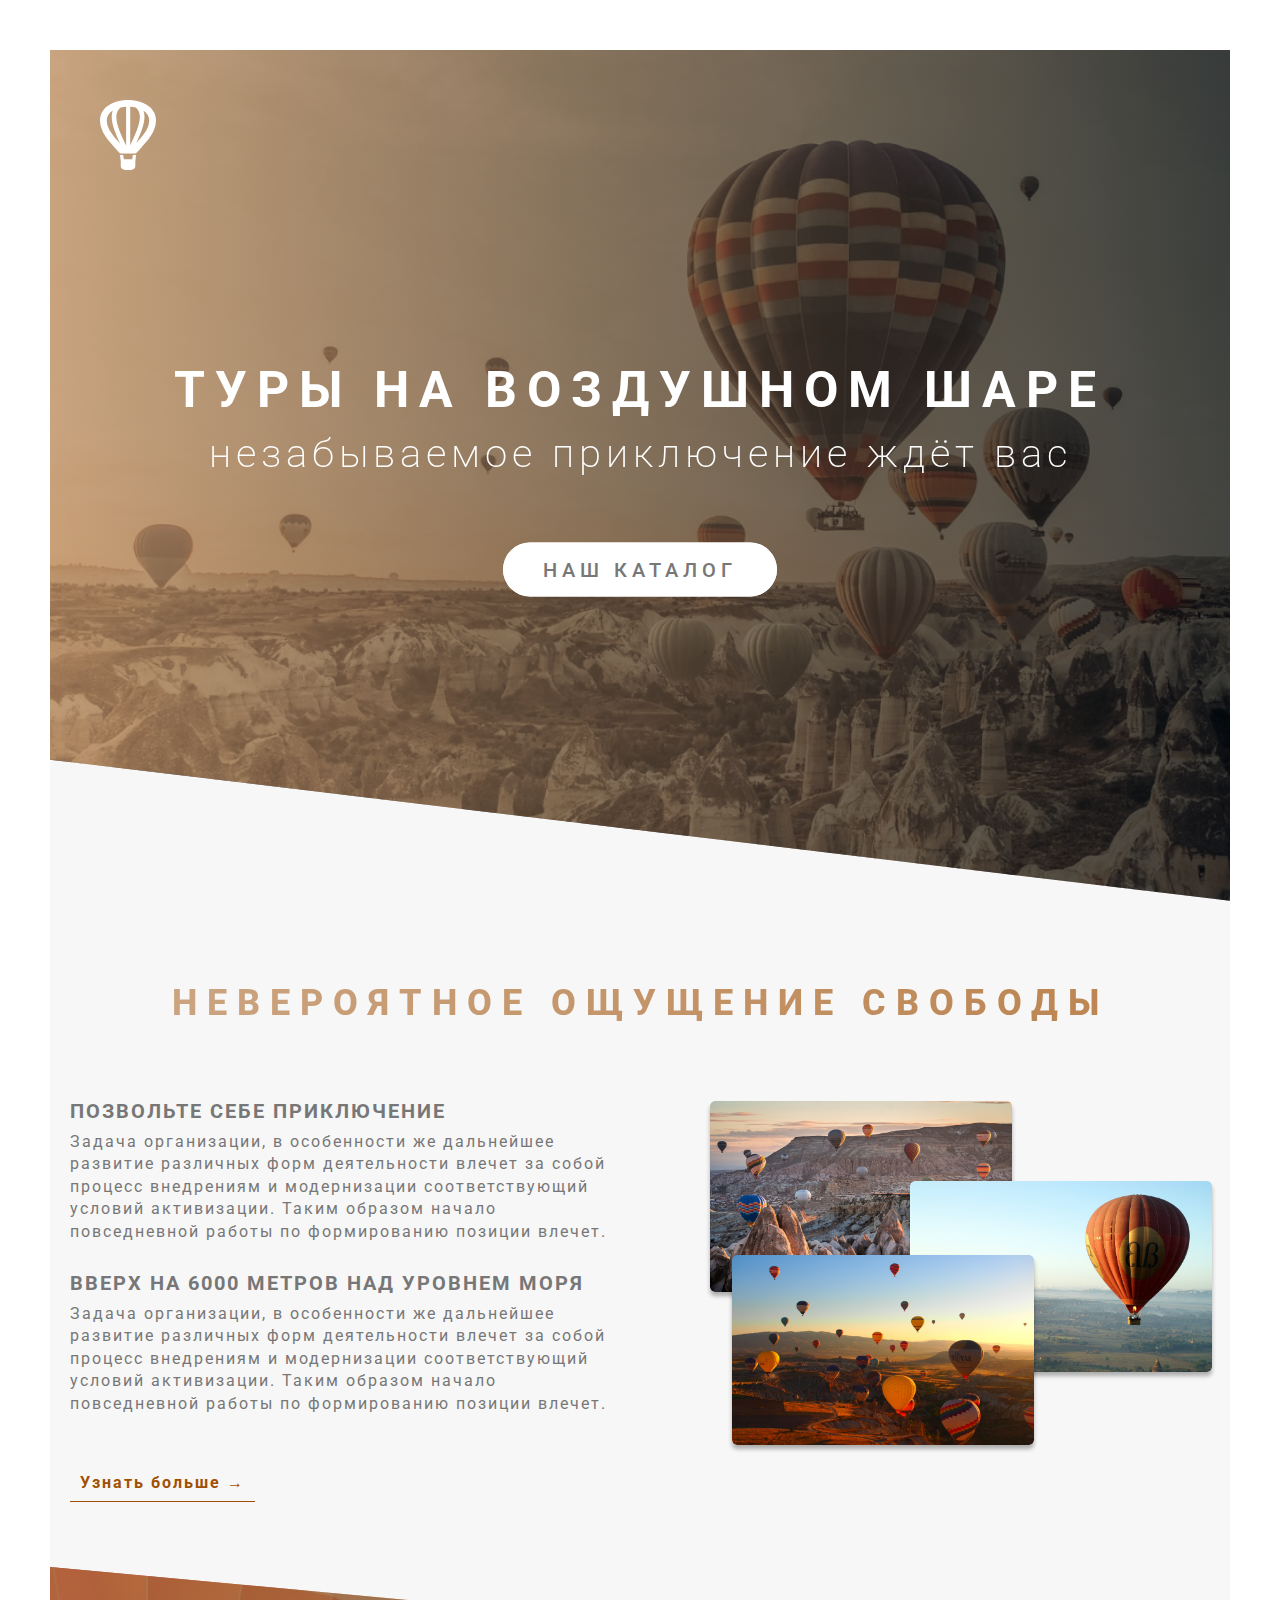
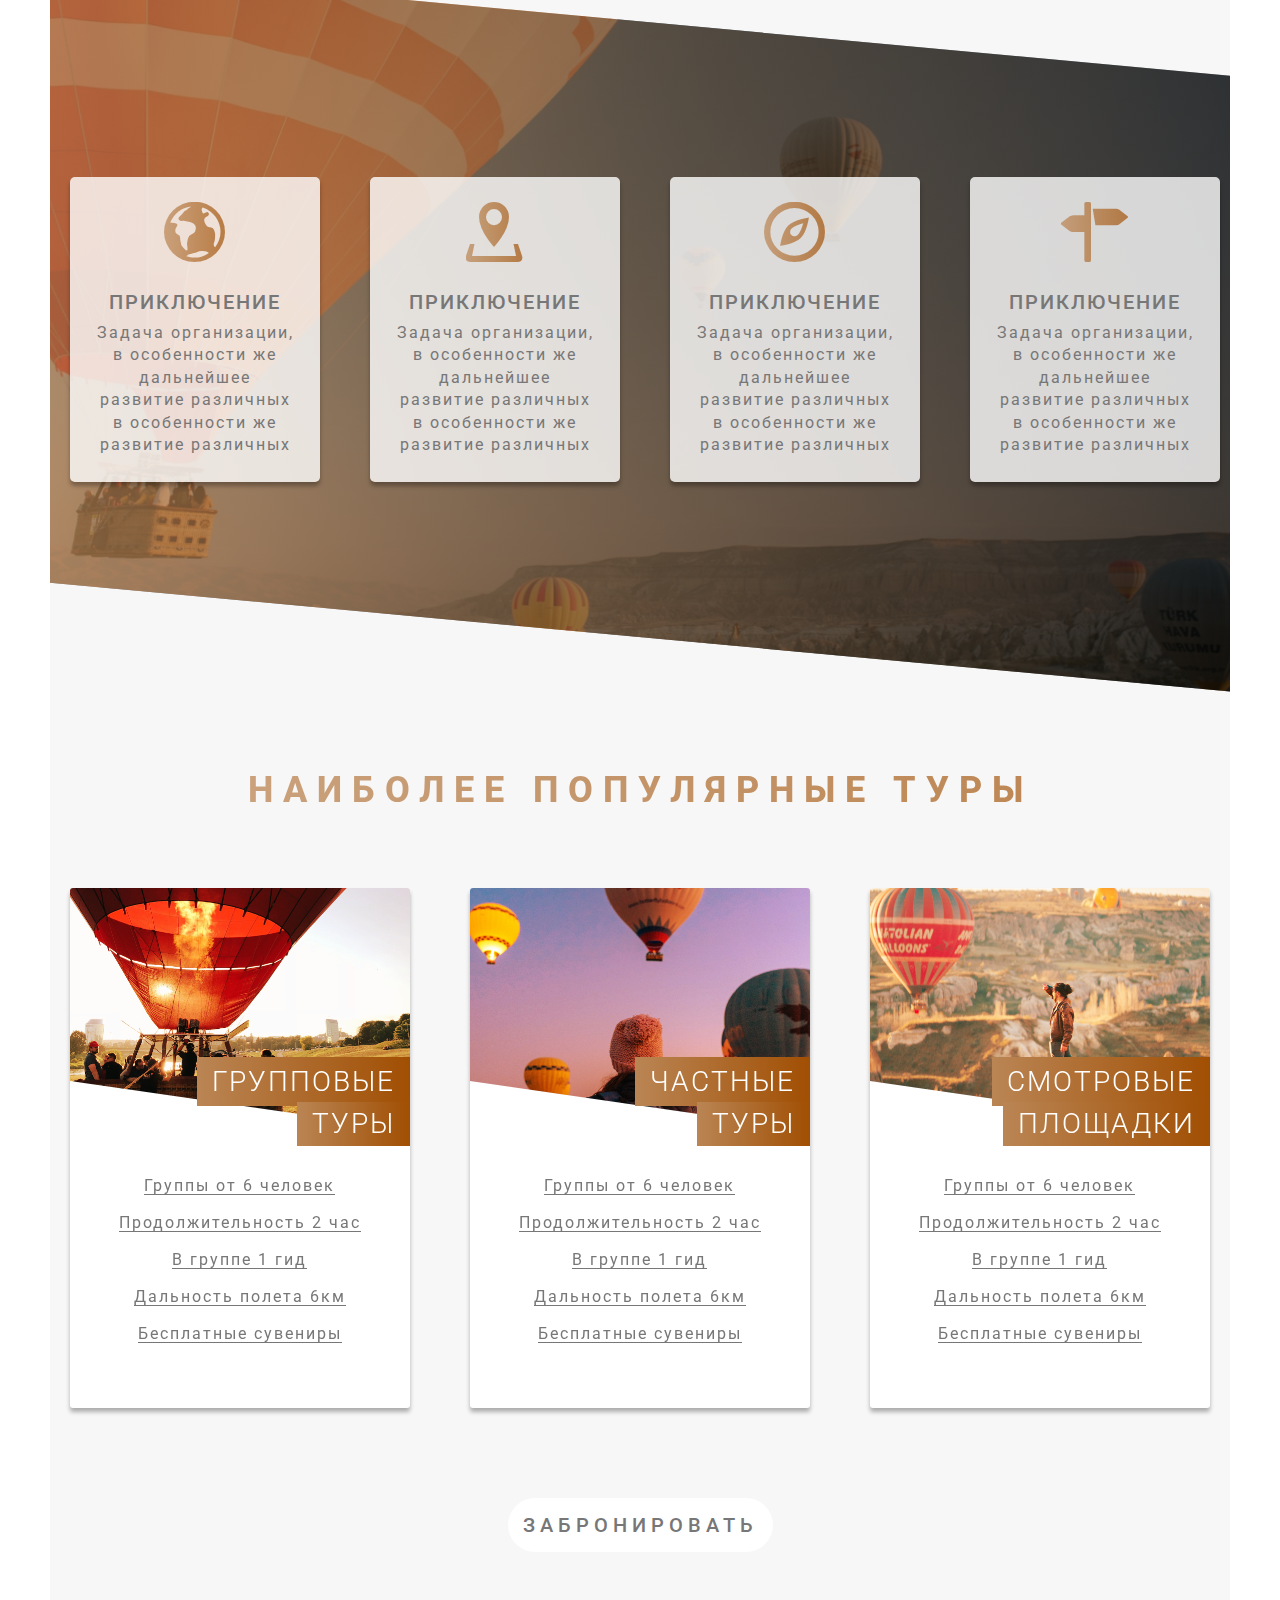
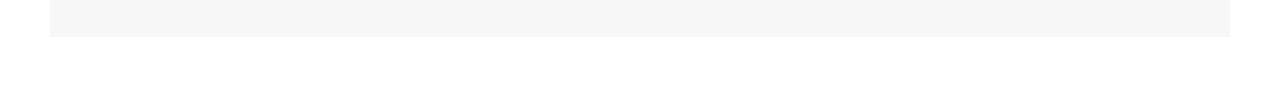
==== index.html @ b0d7f68d "initial commit" ====
<!DOCTYPE html>
<html lang="en">
<head>
    <meta charset="UTF-8">
    <meta name="description" content="Здесь не должно быть описания">
    <meta name="viewport" content="width=device-width, initial-scale=1.0">
    <link href="https://fonts.googleapis.com/css2?family=Roboto:wght@100;300;400;500;700;900&display=swap" rel="stylesheet">
    <link rel="stylesheet" href="css/icon-font.css">
    <link rel="stylesheet" href="css/style.css">
    <title>Balloons</title>
    <link rel="icon" type="image/png" href="icons/icon.png" />
    <link rel="apple-touch-icon" href="icons/icon-apple.png"/>
</head>
<body>
    <div class="container">
        <!--first section-->
        <header class="header">
            <img class="header_logo" src="img/Icon-logo.svg" alt="logo">
            <div class="header_box">
                <h1 class="header_title">
                    <span class="header_title_span1">ТУРЫ НА ВОЗДУШНОМ ШАРЕ</span>
                    <span class="header_title_span2">незабываемое приключение ждёт вас</span>
                </h1>
                <a class="btn btn_animated" href="#">
                    НАШ КАТАЛОГ
                </a>
            </div>
        </header>
    </div>  
    <div class="container">
        <main>

            <!--second section-->
            <section class="section-about container">
                <h2 class="title-secondary">
                    НЕВЕРОЯТНОЕ ОЩУЩЕНИЕ СВОБОДЫ
                </h2>

                <div class="row">
                    <div class="col-1-of-2">
                        <h3 class="title-third margin-bottom-10px">
                            ПОЗВОЛЬТЕ СЕБЕ ПРИКЛЮЧЕНИЕ
                        </h3>
                        <p class="paragraph margin-bottom-30px">
                            Задача организации, в особенности же дальнейшее развитие различных форм деятельности влечет за собой процесс внедрениям и модернизации соответствующий условий активизации. Таким образом начало повседневной работы по формированию позиции влечет.
                        </p>

                        <h3 class="title-third margin-bottom-10px">
                            ВВЕРХ НА 6000 МЕТРОВ НАД УРОВНЕМ МОРЯ
                        </h3>
                        <p class="paragraph margin-bottom-50px">
                            Задача организации, в особенности же дальнейшее развитие различных форм деятельности влечет за собой процесс внедрениям и модернизации соответствующий условий активизации. Таким образом начало повседневной работы по формированию позиции влечет.
                        </p>

                        <a href="#" class="btm-text">Узнать больше &rarr;</a>

                    </div>

                    <div class="col-1-of-2">
                        <div class="composition">
                            <img src="img/1photo_2.png" alt="изображение1" class="composition_photo composition_photo_n1">
                            <img src="img/2photo_2%20.png" alt="изображение2" class="composition_photo composition_photo_n2">
                            <img src="img/3photo_2.png" alt="изображение3" class="composition_photo composition_photo_n3">
                        </div>
                    </div>
                </div>
            </section>

            <!--third section-->
            <section class="section-adventure container">   
                <div class="row">
                    <div class="col-1-of-4">
                        <div class="adventure-card">
                            <i class="adventure-card__icon icon-Vector-3 margin-bottom-30px"></i>
                            <h3 class="section-adventure__title titile-third margin-bottom-10px">ПРИКЛЮЧЕНИЕ</h3>
                            <p class="paragraph">Задача организации, в особенности же дальнейшее развитие различных в особенности же развитие различных</p> 
                        </div>
                    </div>
                    <div class="col-1-of-4">
                        <div class="adventure-card">
                            <i class="adventure-card__icon icon-Vector-2 margin-bottom-30px"></i>
                            <h3 class="section-adventure__title titile-third margin-bottom-10px">ПРИКЛЮЧЕНИЕ</h3>
                            <p class="paragraph">Задача организации, в особенности же дальнейшее развитие различных в особенности же развитие различных</p> 
                        </div>
                    </div>
                    <div class="col-1-of-4">
                        <div class="adventure-card">
                            <i class="adventure-card__icon icon-Vector margin-bottom-30px"></i>
                            <h3 class="section-adventure__title titile-third margin-bottom-10px">ПРИКЛЮЧЕНИЕ</h3>
                            <p class="paragraph">Задача организации, в особенности же дальнейшее развитие различных в особенности же развитие различных</p> 
                        </div>
                    </div>
                    <div class="col-1-of-4">
                        <div class="adventure-card">
                            <i class="adventure-card__icon icon-Vector-1 margin-bottom-30px"></i>
                            <h3 class="section-adventure__title titile-third margin-bottom-10px">ПРИКЛЮЧЕНИЕ</h3>
                            <p class="paragraph">Задача организации, в особенности же дальнейшее развитие различных в особенности же развитие различных</p> 
                        </div>
                    </div>
                </div>
            </section>

            <!--four section-->
            <section class="section-tour padding-top-80px">
                    <h2 class="title-secondary margin-bottom-80px">
                        НАИБОЛЕЕ ПОПУЛЯРНЫЕ ТУРЫ
                    </h2>
                    <div class="row">
                        <div class="col-1-of-3">
                            <div class="card-tour">
                                <div class="card-tour__side card-tour__side_front">
                                    <div class="card-tour__img"></div>
                                    <h4 class="card-tour__title">
                                        <span class="card-tour__span card-tour__span_1">ГРУППОВЫЕ</span>
                                        <br>
                                        <span class="card-tour__span card-tour__span_2">ТУРЫ</span>
                                    </h4>
                                    <div class="card-tour__descr">
                                        <ul>
                                            <li>Группы от 6 человек</li>
                                            <li>Продолжительность 2 час</li>
                                            <li>В группе 1 гид</li>
                                            <li>Дальность полета 6км</li>
                                            <li>Бесплатные сувениры</li>
                                        </ul>
                                    </div>
                                </div>
                                <div class="card-tour__side card-tour__side_back">
                                    <div class="card-tour__bacSide-box">
                                        <p class="card-tour__text-1">ПОЛНАЯ СТОИМОСТЬ:</p>
                                        <p class="card-tour__text-2">5990₽</p>
                                        <a class="btn2 btn2_animated" href="#">
                                            ЗАБРОНИРОВАТЬ
                                        </a>
                                    </div>
                                </div>
                            </div>
                        </div>
                        <div class="col-1-of-3">
                            <div class="card-tour">
                                <div class="card-tour__side card-tour__side_front">
                                    <div class="card-tour__img2"></div>
                                    <h4 class="card-tour__title">
                                        <span class="card-tour__span card-tour__span_1">ЧАСТНЫЕ</span>
                                        <br>
                                        <span class="card-tour__span card-tour__span_2">ТУРЫ</span>
                                    </h4>
                                    <div class="card-tour__descr">
                                        <ul>
                                            <li>Группы от 6 человек</li>
                                            <li>Продолжительность 2 час</li>
                                            <li>В группе 1 гид</li>
                                            <li>Дальность полета 6км</li>
                                            <li>Бесплатные сувениры</li>
                                        </ul>
                                    </div>
                                </div>
                                <div class="card-tour__side card-tour__side_back">
                                    <div class="card-tour__bacSide-box">
                                        <p class="card-tour__text-1">ПОЛНАЯ СТОИМОСТЬ:</p>
                                        <p class="card-tour__text-2">5990₽</p>
                                        <a class="btn2 btn2_animated" href="#">
                                            ЗАБРОНИРОВАТЬ
                                        </a>
                                    </div>
                                </div>
                            </div>
                        </div>
                        <div class="col-1-of-3">
                            <div class="card-tour">
                                <div class="card-tour__side card-tour__side_front">
                                    <div class="card-tour__img3"></div>
                                    <h4 class="card-tour__title">
                                        <span class="card-tour__span card-tour__span_1">СМОТРОВЫЕ</span>
                                        <br>
                                        <span class="card-tour__span card-tour__span_2">ПЛОЩАДКИ</span>
                                    </h4>
                                    <div class="card-tour__descr">
                                        <ul>
                                            <li>Группы от 6 человек</li>
                                            <li>Продолжительность 2 час</li>
                                            <li>В группе 1 гид</li>
                                            <li>Дальность полета 6км</li>
                                            <li>Бесплатные сувениры</li>
                                        </ul>
                                    </div>
                                </div>
                                <div class="card-tour__side card-tour__side_back">
                                    <div class="card-tour__bacSide-box">
                                        <p class="card-tour__text-1">ПОЛНАЯ СТОИМОСТЬ:</p>
                                        <p class="card-tour__text-2">5990₽</p>
                                        <a class="btn2 btn2_animated" href="#">
                                            ЗАБРОНИРОВАТЬ
                                        </a>
                                    </div>
                                </div>
                            </div>
                        </div>
                    </div>
                <div class="text-align-center">
                    <a class="btn2 btn2_animated" href="#">
                        ЗАБРОНИРОВАТЬ
                    </a>
                </div>
                        
            </section>
        </main>   
    </div>    

 



















<!--<section class="grid-test">
        <div class="row">
            <div class="col-1-of-2">
                col-1-of-2
            </div>
            <div class="col-1-of-2">
                col-1-of-2
            </div>
        </div>

        <div class="row">
            <div class="col-1-of-3">
                col-1-of-3
            </div>
            <div class="col-1-of-3">
                col-1-of-3
            </div>
            <div class="col-1-of-3">
                col-1-of-3
            </div>
        </div>

        <div class="row">
            <div class="col-1-of-3">
                col-1-of-3
            </div>
            <div class="col-2-of-3">
                col-2-of-3
            </div>
        </div>

        <div class="row">
            <div class="col-1-of-4">
                col-1-of-4
            </div>
            <div class="col-1-of-4">
                col-1-of-4
            </div>
            <div class="col-1-of-4">
                col-1-of-4
            </div>
            <div class="col-1-of-4">
                col-1-of-4
            </div>
        </div>

        <div class="row">
            <div class="col-1-of-4">
                col-1-of-4
            </div>
            <div class="col-1-of-4">
                col-1-of-4
            </div>
            <div class="col-2-of-4">
                col-2-of-4
            </div>
        </div>

        <div class="row">
            <div class="col-1-of-4">
                col-1-of-4
            </div>
            <div class="col-3-of-4">
                col-3-of-4
            </div>
        </div>
    </section> -->
</body>
</html>
---- css/icon-font.css ----
@font-face {
  font-family: 'icomoon';
  src:  url('font/icomoon.eot?bonijx');
  src:  url('font/icomoon.eot?bonijx#iefix') format('embedded-opentype'),
    url('font/icomoon.ttf?bonijx') format('truetype'),
    url('font/icomoon.woff?bonijx') format('woff'),
    url('font/icomoon.svg?bonijx#icomoon') format('svg');
  font-weight: normal;
  font-style: normal;
  font-display: block;
}

[class^="icon-"], [class*=" icon-"] {
  /* use !important to prevent issues with browser extensions that change fonts */
  font-family: 'icomoon' !important;
  speak: never;
  font-style: normal;
  font-weight: normal;
  font-variant: normal;
  text-transform: none;
  line-height: 1;

  /* Better Font Rendering =========== */
  -webkit-font-smoothing: antialiased;
  -moz-osx-font-smoothing: grayscale;
}

.icon-Vector:before {
  content: "\e900";
}
.icon-Vector-1:before {
  content: "\e901";
}
.icon-Vector-2:before {
  content: "\e902";
}
.icon-Vector-3:before {
  content: "\e903";
}
---- css/style.css ----
/*! normalize.css v8.0.1 | MIT License | github.com/necolas/normalize.css */
/* Document
   ========================================================================== */
/**
 * 1. Correct the line height in all browsers.
 * 2. Prevent adjustments of font size after orientation changes in iOS.
 */
html {
  line-height: 1.15;
  /* 1 */
  -webkit-text-size-adjust: 100%;
  /* 2 */
}

/* Sections
   ========================================================================== */
/**
 * Remove the margin in all browsers.
 */
body {
  margin: 0;
}

/**
 * Render the `main` element consistently in IE.
 */
main {
  display: block;
}

/**
 * Correct the font size and margin on `h1` elements within `section` and
 * `article` contexts in Chrome, Firefox, and Safari.
 */
h1 {
  font-size: 2em;
  margin: 0.67em 0;
}

/* Grouping content
   ========================================================================== */
/**
 * 1. Add the correct box sizing in Firefox.
 * 2. Show the overflow in Edge and IE.
 */
hr {
  box-sizing: content-box;
  /* 1 */
  height: 0;
  /* 1 */
  overflow: visible;
  /* 2 */
}

/**
 * 1. Correct the inheritance and scaling of font size in all browsers.
 * 2. Correct the odd `em` font sizing in all browsers.
 */
pre {
  font-family: monospace, monospace;
  /* 1 */
  font-size: 1em;
  /* 2 */
}

/* Text-level semantics
   ========================================================================== */
/**
 * Remove the gray background on active links in IE 10.
 */
a {
  background-color: transparent;
}

/**
 * 1. Remove the bottom border in Chrome 57-
 * 2. Add the correct text decoration in Chrome, Edge, IE, Opera, and Safari.
 */
abbr[title] {
  border-bottom: none;
  /* 1 */
  text-decoration: underline;
  /* 2 */
  text-decoration: underline dotted;
  /* 2 */
}

/**
 * Add the correct font weight in Chrome, Edge, and Safari.
 */
b,
strong {
  font-weight: bolder;
}

/**
 * 1. Correct the inheritance and scaling of font size in all browsers.
 * 2. Correct the odd `em` font sizing in all browsers.
 */
code,
kbd,
samp {
  font-family: monospace, monospace;
  /* 1 */
  font-size: 1em;
  /* 2 */
}

/**
 * Add the correct font size in all browsers.
 */
small {
  font-size: 80%;
}

/**
 * Prevent `sub` and `sup` elements from affecting the line height in
 * all browsers.
 */
sub,
sup {
  font-size: 75%;
  line-height: 0;
  position: relative;
  vertical-align: baseline;
}

sub {
  bottom: -0.25em;
}

sup {
  top: -0.5em;
}

/* Embedded content
   ========================================================================== */
/**
 * Remove the border on images inside links in IE 10.
 */
img {
  border-style: none;
}

/* Forms
   ========================================================================== */
/**
 * 1. Change the font styles in all browsers.
 * 2. Remove the margin in Firefox and Safari.
 */
button,
input,
optgroup,
select,
textarea {
  font-family: inherit;
  /* 1 */
  font-size: 100%;
  /* 1 */
  line-height: 1.15;
  /* 1 */
  margin: 0;
  /* 2 */
}

/**
 * Show the overflow in IE.
 * 1. Show the overflow in Edge.
 */
button,
input {
  /* 1 */
  overflow: visible;
}

/**
 * Remove the inheritance of text transform in Edge, Firefox, and IE.
 * 1. Remove the inheritance of text transform in Firefox.
 */
button,
select {
  /* 1 */
  text-transform: none;
}

/**
 * Correct the inability to style clickable types in iOS and Safari.
 */
button,
[type="button"],
[type="reset"],
[type="submit"] {
  -webkit-appearance: button;
}

/**
 * Remove the inner border and padding in Firefox.
 */
button::-moz-focus-inner,
[type="button"]::-moz-focus-inner,
[type="reset"]::-moz-focus-inner,
[type="submit"]::-moz-focus-inner {
  border-style: none;
  padding: 0;
}

/**
 * Restore the focus styles unset by the previous rule.
 */
button:-moz-focusring,
[type="button"]:-moz-focusring,
[type="reset"]:-moz-focusring,
[type="submit"]:-moz-focusring {
  outline: 1px dotted ButtonText;
}

/**
 * Correct the padding in Firefox.
 */
fieldset {
  padding: 0.35em 0.75em 0.625em;
}

/**
 * 1. Correct the text wrapping in Edge and IE.
 * 2. Correct the color inheritance from `fieldset` elements in IE.
 * 3. Remove the padding so developers are not caught out when they zero out
 *    `fieldset` elements in all browsers.
 */
legend {
  box-sizing: border-box;
  /* 1 */
  color: inherit;
  /* 2 */
  display: table;
  /* 1 */
  max-width: 100%;
  /* 1 */
  padding: 0;
  /* 3 */
  white-space: normal;
  /* 1 */
}

/**
 * Add the correct vertical alignment in Chrome, Firefox, and Opera.
 */
progress {
  vertical-align: baseline;
}

/**
 * Remove the default vertical scrollbar in IE 10+.
 */
textarea {
  overflow: auto;
}

/**
 * 1. Add the correct box sizing in IE 10.
 * 2. Remove the padding in IE 10.
 */
[type="checkbox"],
[type="radio"] {
  box-sizing: border-box;
  /* 1 */
  padding: 0;
  /* 2 */
}

/**
 * Correct the cursor style of increment and decrement buttons in Chrome.
 */
[type="number"]::-webkit-inner-spin-button,
[type="number"]::-webkit-outer-spin-button {
  height: auto;
}

/**
 * 1. Correct the odd appearance in Chrome and Safari.
 * 2. Correct the outline style in Safari.
 */
[type="search"] {
  -webkit-appearance: textfield;
  /* 1 */
  outline-offset: -2px;
  /* 2 */
}

/**
 * Remove the inner padding in Chrome and Safari on macOS.
 */
[type="search"]::-webkit-search-decoration {
  -webkit-appearance: none;
}

/**
 * 1. Correct the inability to style clickable types in iOS and Safari.
 * 2. Change font properties to `inherit` in Safari.
 */
::-webkit-file-upload-button {
  -webkit-appearance: button;
  /* 1 */
  font: inherit;
  /* 2 */
}

/* Interactive
   ========================================================================== */
/*
 * Add the correct display in Edge, IE 10+, and Firefox.
 */
details {
  display: block;
}

/*
 * Add the correct display in all browsers.
 */
summary {
  display: list-item;
}

/* Misc
   ========================================================================== */
/**
 * Add the correct display in IE 10+.
 */
template {
  display: none;
}

/**
 * Add the correct display in IE 10.
 */
[hidden] {
  display: none;
}

html, body, div, span, applet, object, iframe,
h1, h2, h3, h4, h5, h6, p, blockquote, pre,
a, abbr, acronym, address, big, cite, code,
del, dfn, em, img, ins, kbd, q, s, samp,
small, strike, strong, sub, sup, tt, var,
b, u, i, center,
dl, dt, dd, ol, ul, li,
fieldset, form, label, legend,
table, caption, tbody, tfoot, thead, tr, th, td,
article, aside, canvas, details, embed,
figure, figcaption, footer, header, hgroup,
menu, nav, output, ruby, section, summary,
time, mark, audio, video {
  margin: 0;
  padding: 0;
  border: 0;
  font-size: 100%;
  font: inherit;
  vertical-align: baseline;
}

article, aside, details, figcaption, figure,
footer, header, hgroup, menu, nav, section {
  display: block;
}

html {
  height: 100%;
}

body {
  line-height: 1;
}

ol, ul {
  list-style: none;
}

blockquote, q {
  quotes: none;
}

blockquote:before, blockquote:after,
q:before, q:after {
  content: '';
  content: none;
}

table {
  border-collapse: collapse;
  border-spacing: 0;
}

@keyframes LeftToRight {
  0% {
    opacity: 0;
    transform: translateX(-10rem);
  }
  80% {
    transform: translateX(1.6rem);
  }
  100% {
    opacity: 1;
    transform: translateX(0px);
  }
}
@keyframes RightToLeft {
  0% {
    opacity: 0;
    transform: translateX(10rem);
  }
  80% {
    transform: translateX(-1.6rem);
  }
  100% {
    opacity: 1;
    transform: translateX(0px);
  }
}
@keyframes DownToUp {
  0% {
    opacity: 0;
    transform: translateY(6rem);
  }
  80% {
    transform: translateY(-1rem);
  }
  100% {
    opacity: 1;
    transform: translateY(0px);
  }
}
*, ::after, ::before {
  box-sizing: border-box;
}

html {
  font-size: 10px;
}

body {
  font-family: Roboto, serif;
  font-weight: 400;
  color: #777777;
  font-size: 1.6rem;
  letter-spacing: 0.2rem;
  background-color: white;
  padding: 5rem;
}

.container {
  background: #FAFAFA;
  width: 100%;
  position: relative;
  background-color: #F7F7F7;
}

.header_title {
  text-align: center;
  color: white;
}
.header_title_span1 {
  display: block;
  font-size: 5rem;
  font-weight: 700;
  line-height: 6rem;
  letter-spacing: 1rem;
  margin-bottom: 1rem;
  animation-name: LeftToRight;
  animation-duration: 1.1s;
  animation-delay: 0.3s;
  animation-timing-function: ease;
  backface-visibility: hidden;
  animation-fill-mode: backwards;
}
.header_title_span2 {
  display: block;
  font-size: 4rem;
  font-weight: 200;
  line-height: 4.8rem;
  letter-spacing: 0.5rem;
  animation-name: RightToLeft;
  animation-duration: 1.1s;
  animation-delay: 0.3s;
  animation-timing-function: ease;
  backface-visibility: hidden;
  margin-bottom: 6.5rem;
  animation-fill-mode: backwards;
}

.title-secondary {
  font-size: 3.6rem;
  letter-spacing: 1rem;
  font-weight: 800;
  text-align: center;
  background: linear-gradient(90.05deg, rgba(186, 133, 84, 0.7) 0.03%, rgba(161, 79, 3, 0.7) 99.94%);
  -webkit-background-clip: text;
  color: transparent;
  transition: all 0.4s;
  backface-visibility: hidden;
  margin-bottom: 8rem;
}
.title-secondary:hover {
  transform: skewY(2deg) skewX(15deg) scale(1.1);
  filter: drop-shadow(0px 4px 4px rgba(0, 0, 0, 0.45));
}

.title-third {
  font-size: 2rem;
  letter-spacing: 0.2rem;
  text-transform: uppercase;
  font-weight: 700;
}

.paragraph {
  font-size: 1.6rem;
  letter-spacing: 0.2rem;
  line-height: 140%;
  font-weight: 400;
}

.section-adventure__title {
  font-weight: 500;
  font-size: 20px;
}

.margin-bottom-10px {
  margin-bottom: 1rem;
}

.margin-bottom-30px {
  margin-bottom: 3rem;
}

.margin-bottom-50px {
  margin-bottom: 5rem;
}

.margin-bottom-80px {
  margin-bottom: 8rem;
}

.padding-top-80px {
  padding-top: 8rem;
}

.text-align-center {
  text-align: center;
}

.btn:link, .btn:visited {
  text-decoration: none;
  color: #777777;
  padding: 1.5rem 4rem;
  background: white;
  border-radius: 5rem;
  display: inline-block;
  transition: all 0.2s;
  font-size: 2rem;
  font-weight: 500;
  line-height: 2.4rem;
  letter-spacing: 0.5rem;
  position: relative;
}
.btn:hover {
  transform: translateY(-3px);
  box-shadow: 0px 4px 4px rgba(0, 0, 0, 0.3);
}
.btn:hover::after {
  opacity: 0;
  transform: scaleX(1.5) scaleY(1.8);
}
.btn:active {
  transform: translateY(-1px);
  box-shadow: 0px 4px 4px rgba(0, 0, 0, 0.1);
}
.btn::after {
  content: "";
  background: white;
  width: 100%;
  height: 100%;
  border-radius: 5rem;
  display: inline-block;
  position: absolute;
  top: 0;
  left: 0;
  z-index: -1;
  transition: all 0.4s;
}
.btn_animated {
  animation: DownToUp 0.8s ease-out 0.5s;
  animation-fill-mode: backwards;
}

.btn2:link, .btn2:visited {
  text-decoration: none;
  color: #777777;
  padding: 1.5rem;
  background: white;
  border-radius: 5rem;
  display: inline-block;
  transition: all 0.2s;
  font-size: 2rem;
  font-weight: 500;
  line-height: 2.4rem;
  letter-spacing: 0.5rem;
  position: relative;
}
.btn2:hover {
  transform: translateY(-3px);
  box-shadow: 0px 4px 4px rgba(0, 0, 0, 0.3);
}
.btn2:hover::after {
  opacity: 0;
  transform: scaleX(1.5) scaleY(1.8);
}
.btn2:active {
  transform: translateY(-1px);
  box-shadow: 0px 4px 4px rgba(0, 0, 0, 0.1);
}
.btn2::after {
  content: "";
  background: white;
  width: 100%;
  height: 100%;
  border-radius: 5rem;
  display: inline-block;
  position: absolute;
  top: 0;
  left: 0;
  z-index: -1;
  transition: all 0.4s;
}
.btn2_animated {
  animation: DownToUp 0.8s ease-out 0.5s;
  animation-fill-mode: backwards;
}

.btm-text {
  margin-bottom: 6.5rem;
}
.btm-text:link, .btm-text:visited {
  font-size: 1.6rem;
  letter-spacing: 0.2rem;
  font-weight: 700;
  color: #A14F03;
  text-decoration: none;
  padding: 1rem;
  border-bottom: 1px #A14F03 solid;
  display: inline-block;
  transition: 0.5s all;
}
.btm-text:hover {
  background-color: #A14F03;
  color: white;
  transition: 0.3s all;
  box-shadow: 0px 0.4rem 0.4rem rgba(0, 0, 0, 0.3);
  transform: translateY(-0.2rem);
}
.btm-text:active {
  transform: translateY(0);
}

.composition {
  position: relative;
}
.composition_photo {
  width: 56%;
  box-shadow: 0px 0.4rem 0.4rem rgba(0, 0, 0, 0.3);
  border-radius: 0.5rem;
  position: absolute;
  z-index: 10;
  transition: all 0.4s;
  outline-offset: 0.5rem;
}
.composition_photo_n1 {
  top: 0;
  left: 4rem;
}
.composition_photo_n2 {
  top: 8rem;
  left: 24rem;
}
.composition_photo_n3 {
  top: 15.4rem;
  left: 6.2rem;
}
.composition_photo:hover {
  outline: 0.6rem solid #A14F03;
  transform: scale(1.1);
  z-index: 20;
}
.composition:hover .composition_photo:not(:hover) {
  transform: scale(0.9);
}

.adventure-card {
  padding: 2.5rem;
  background-color: rgba(255, 255, 255, 0.8);
  border-radius: 0.5rem;
  box-shadow: 0px 0.4rem 0.4rem rgba(0, 0, 0, 0.3);
  text-align: center;
  transition: 0.3s all;
  width: 25rem;
}
.adventure-card:hover {
  transform: translateY(-1.8rem) scale(1.02);
}
.adventure-card__icon {
  font-size: 6rem;
  background: linear-gradient(90.05deg, rgba(186, 133, 84, 0.7) 0.03%, rgba(161, 79, 3, 0.7) 99.94%);
  -webkit-background-clip: text;
  color: transparent;
  display: inline-block;
}

.card-tour {
  height: 52rem;
  perspective: 150rem;
  -moz-perspective: 150rem;
  position: relative;
  margin-bottom: 1rem;
}
.card-tour__side {
  height: 52rem;
  transition: 0.7s all ease-out;
  color: white;
  position: absolute;
  top: 0;
  left: 0;
  width: 100%;
  backface-visibility: hidden;
}
.card-tour__side_front {
  background: white;
  box-shadow: 0px 0.4rem 0.4rem rgba(0, 0, 0, 0.3);
  border-radius: 3px;
}
.card-tour__side_back {
  background: linear-gradient(120deg, #c3956a 0.03%, #a14f03 99.94%);
  transform: rotateY(180deg);
  box-shadow: 0px 0.4rem 0.4rem rgba(0, 0, 0, 0.3);
  border-radius: 3px;
}
.card-tour:hover .card-tour__side_front {
  transform: rotateY(-180deg);
}
.card-tour:hover .card-tour__side_back {
  transform: rotateY(0deg);
}
.card-tour__img {
  background-blend-mode: hard-light;
  height: 24.5rem;
  background: #BA8554 url("../img/card-1.jpg") center/cover no-repeat;
  clip-path: polygon(0 0, 100% 0, 100% 99%, 0 79%);
  margin-bottom: 4.5rem;
  border-radius: 3px;
}
.card-tour__img2 {
  background-blend-mode: hard-light;
  height: 24.5rem;
  background: #BA8554 url("../img/card-2.jpg") center/cover no-repeat;
  clip-path: polygon(0 0, 100% 0, 100% 99%, 0 79%);
  margin-bottom: 4.5rem;
  border-radius: 3px;
}
.card-tour__img3 {
  background-blend-mode: hard-light;
  height: 24.5rem;
  background: #BA8554 url("../img/card-3.jpg") center/cover no-repeat;
  clip-path: polygon(0 0, 100% 0, 100% 99%, 0 79%);
  margin-bottom: 4.5rem;
  border-radius: 3px;
}
.card-tour__title {
  font-size: 2.8rem;
  letter-spacing: 0.2rem;
  font-weight: 300;
  text-transform: uppercase;
  text-align: right;
  position: absolute;
  top: 18rem;
  right: 0rem;
}
.card-tour__span {
  background: linear-gradient(90deg, #BA8554, #A14F03 99.94%);
  padding: 0.8rem 1.5rem;
}
.card-tour__span_2 {
  position: absolute;
  top: 3.4rem;
  right: 0;
}
.card-tour__descr ul {
  list-style: none;
  margin: 0;
  text-align: center;
}
.card-tour__descr ul li {
  font-size: 1.6rem;
  letter-spacing: 0.2rem;
  color: #777777;
  border-bottom: 1px solid #777777;
  display: inline-block;
  width: auto;
}
.card-tour__descr ul li:not(:last-child) {
  margin-bottom: 2rem;
}
.card-tour__bacSide-box {
  padding-top: 10rem;
  text-align: center;
}
.card-tour__text-1 {
  font-size: 1.6rem;
  font-weight: 200;
  margin-bottom: 9rem;
}
.card-tour__text-2 {
  font-size: 6rem;
  margin-bottom: 9rem;
}

.header {
  height: 95vh;
  background: linear-gradient(90.05deg, rgba(186, 133, 84, 0.7) 0.03%, rgba(1, 1, 1, 0.7) 99.94%), url("../img/pexels-mehmet-turgut-kirkgoz-5865634 2.jpg") center/cover no-repeat;
  clip-path: polygon(0 0, 100% 0, 100% 99.5%, 0 83%);
}
.header_logo {
  position: absolute;
  left: 5rem;
  top: 5rem;
}
.header_box {
  position: absolute;
  top: 50%;
  left: 50%;
  transform: translate(-50%, -50%);
  width: 100%;
  text-align: center;
}

.row {
  max-width: 114rem;
  margin: 0 auto;
}
.row:not(:last-child) {
  margin-bottom: 8rem;
}
.row::after {
  content: "";
  display: table;
  clear: both;
}

.col-1-of-2 {
  width: calc( (100% - 6rem ) / 2 );
}

.col-1-of-3 {
  width: calc( (100% - 2 * 6rem ) / 3 );
}

.col-2-of-3 {
  width: calc( 2 * ((100% - 2 * 6rem) / 3 ) + 6rem );
}

.col-1-of-4 {
  width: calc( ( 100% - 3 * 6rem) / 4 );
}

.col-2-of-4 {
  width: calc( 2 * ((100% - 3 * 6rem) / 4 ) + 6rem );
}

.col-3-of-4 {
  width: calc( 3 * ((100% - 3 * 6rem) / 4 ) + 2 * 6rem );
}

[class^="col-"] {
  float: left;
}
[class^="col-"]:not(:last-child) {
  margin-right: 6rem;
}

.section-about {
  background: #F7F7F7;
}

.section-about {
  padding-top: 8rem;
}

.section-adventure {
  background-color: #F7F7F7;
  padding: 21rem 0;
  background: linear-gradient(90.05deg, rgba(186, 133, 84, 0.7) 0.03%, rgba(1, 1, 1, 0.7) 99.94%), url("../img/section-adventure.jpg") center/cover no-repeat;
  clip-path: polygon(0 0, 100% 15%, 100% 100%, 0 85%);
}

.section-tour {
  padding-bottom: 8.5rem;
}
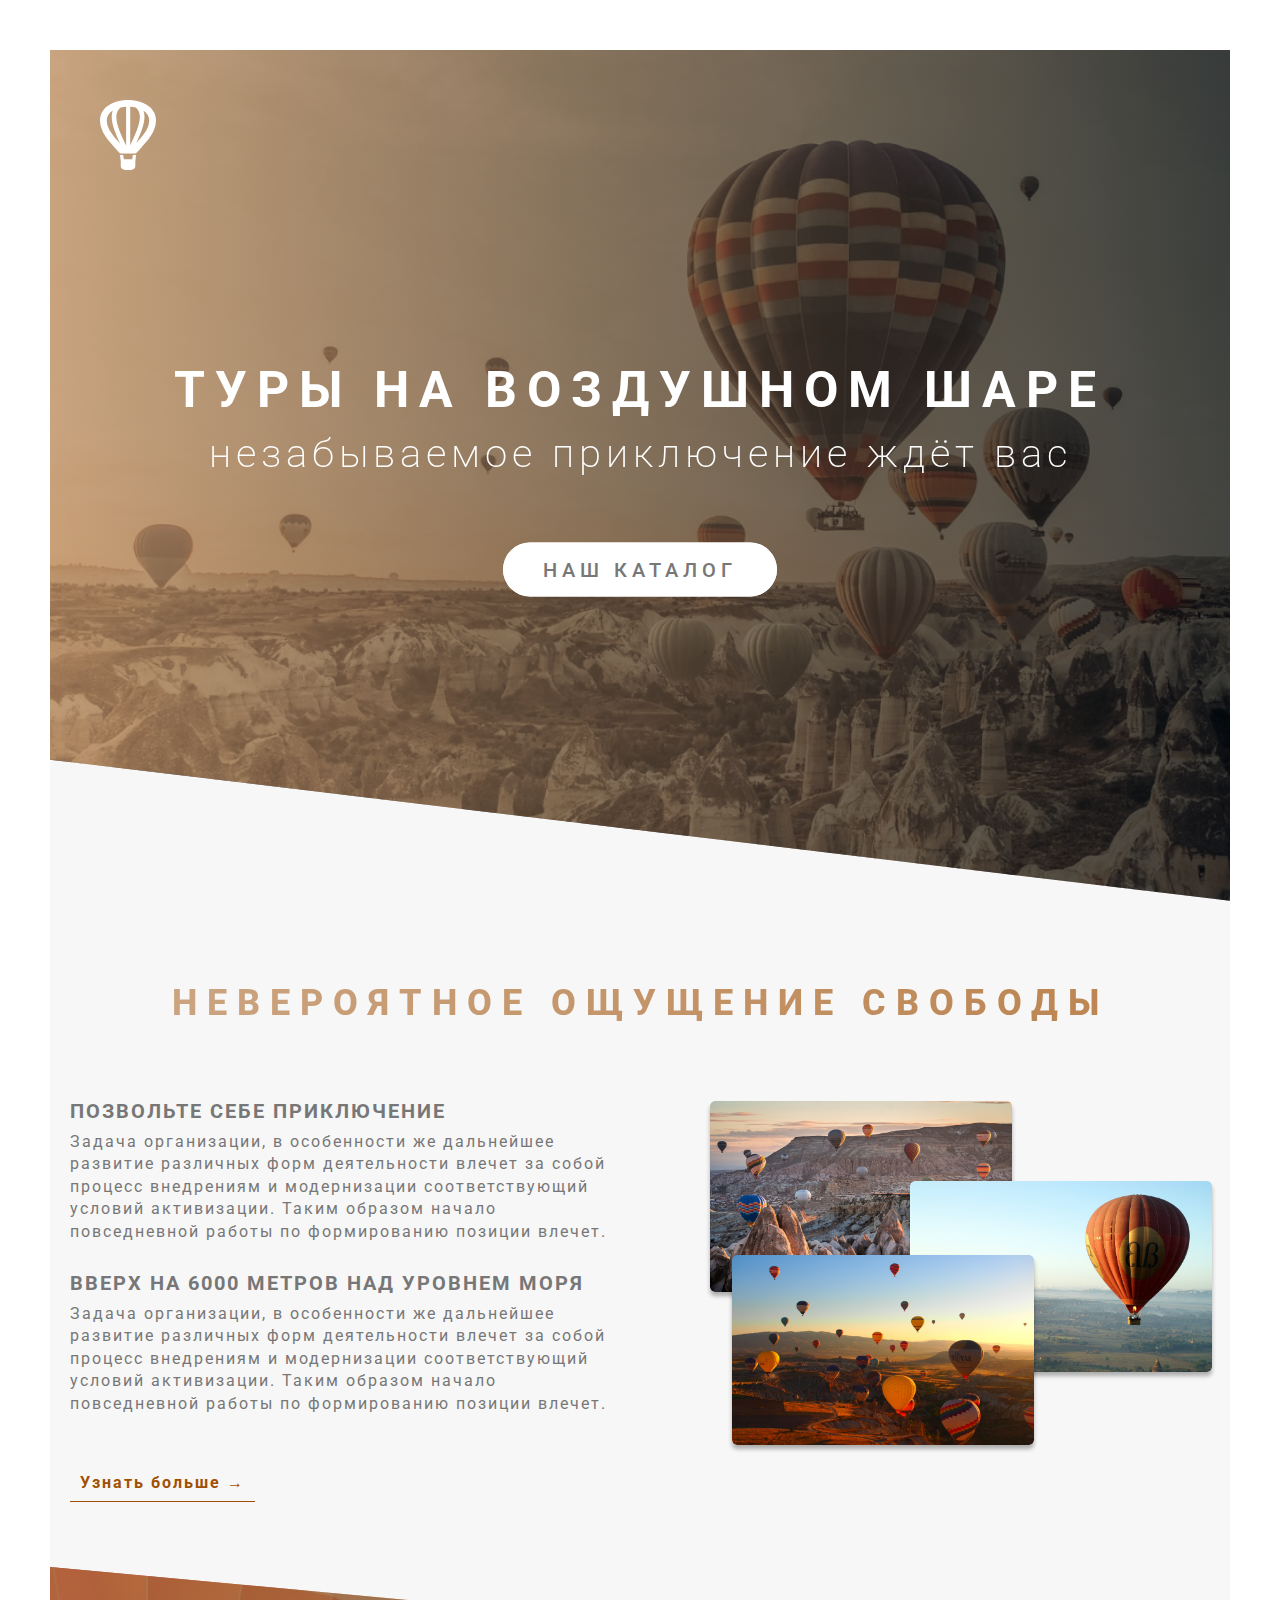
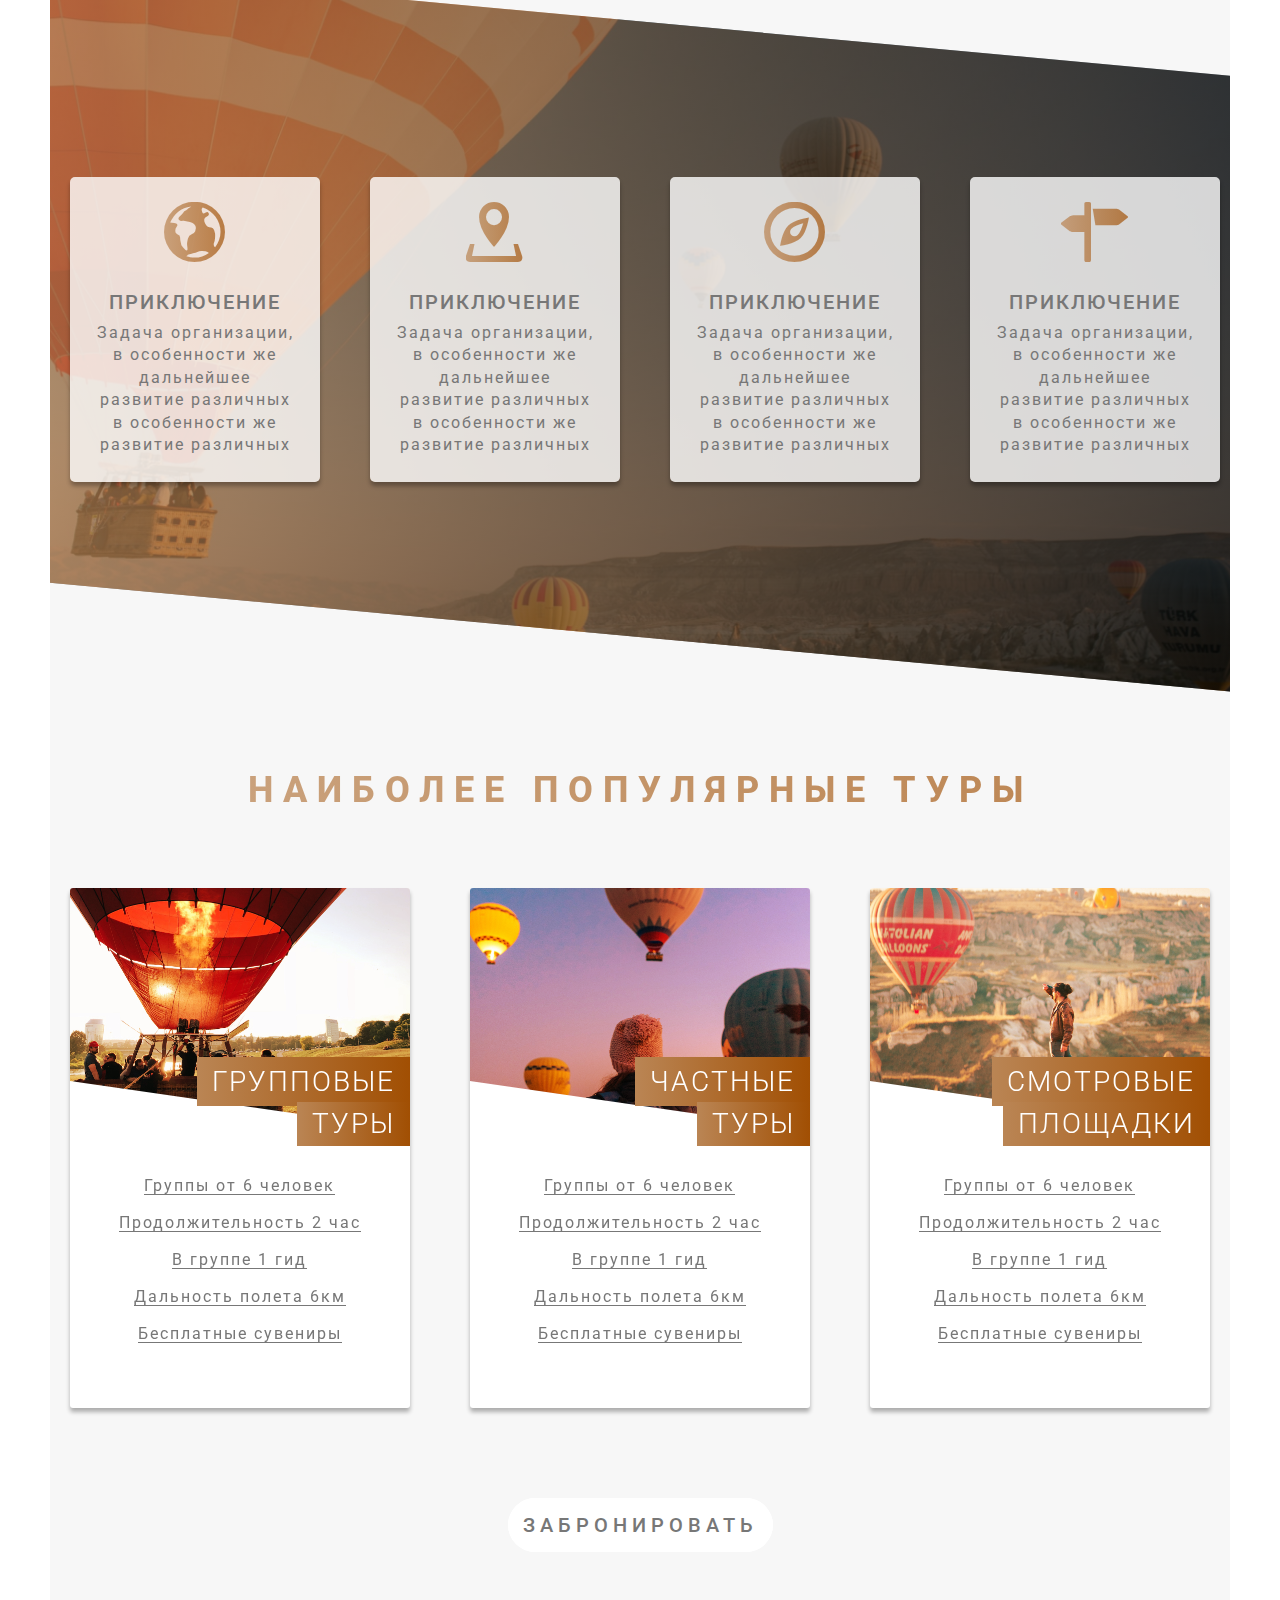
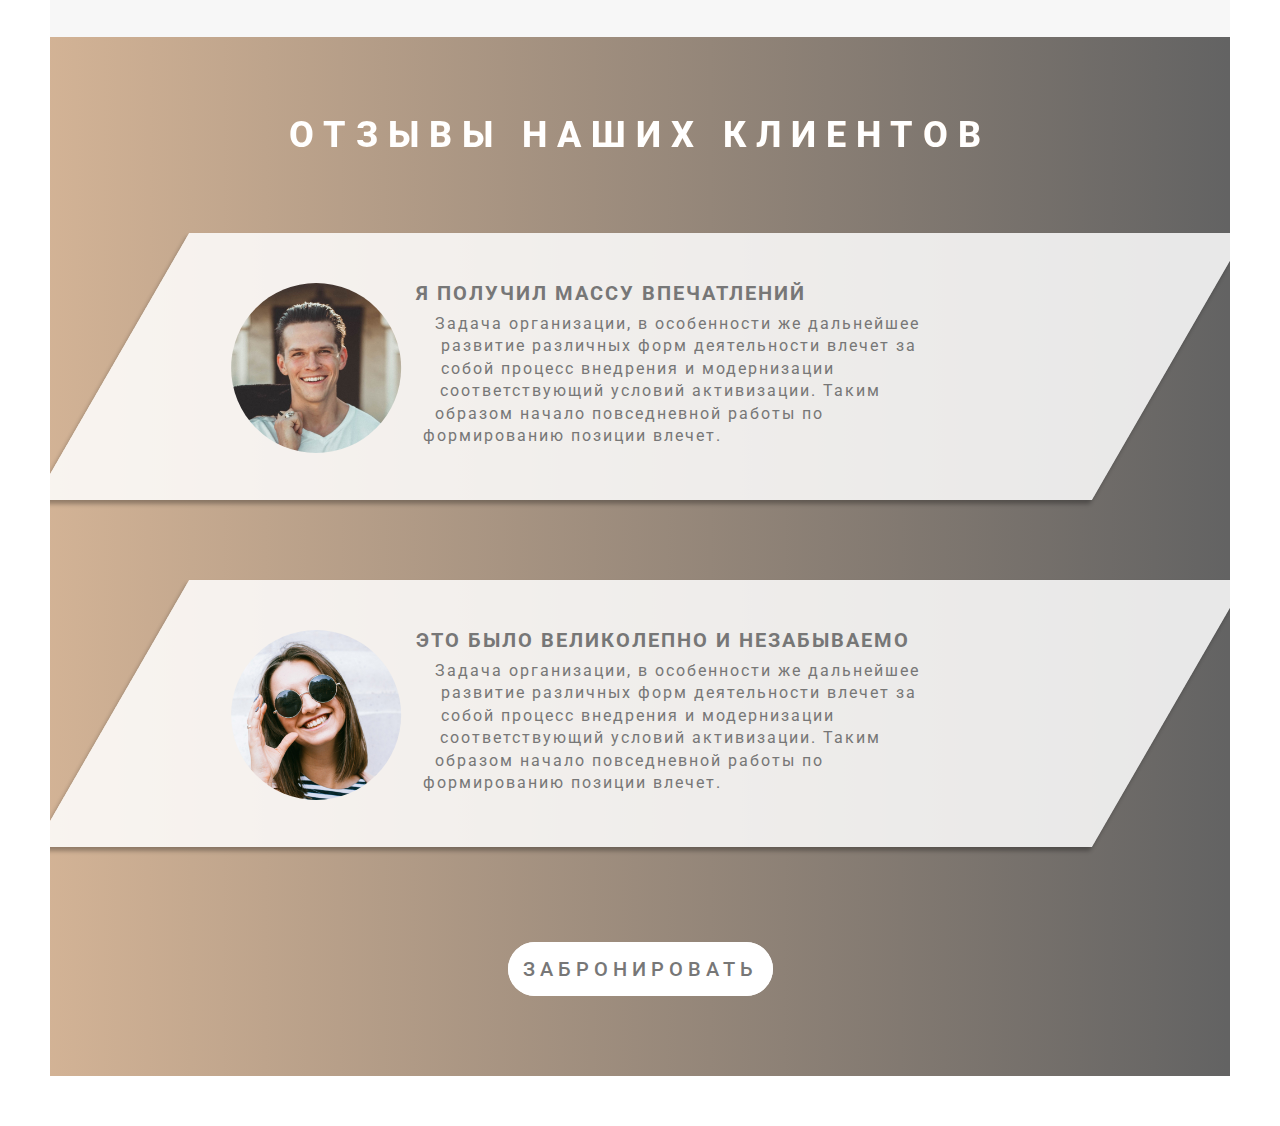
==== commit 4927ca98: "creat four section" ====
--- a/index.html
+++ b/index.html
@@ -204,6 +204,54 @@
                 </div>
                         
             </section>
+
+            <!--Four section-->
+            <section class="section-feedback">
+                
+                <div class="bg-gradient"></div>
+                <video class="bg-video" autoplay muted loop>
+                    <source src="video/video-mp4.mp4">
+                    <source src="video/video-webm.webm">
+                </video>
+
+                <h2 class="title-secondary title-secondary_white margin-bottom-80px">
+                    ОТЗЫВЫ НАШИХ КЛИЕНТОВ
+                </h2>
+                <div class="row margin-bottom-80px">
+                    <div class="feedback-card">
+                        <figure class="feedback-card__img">
+                            <img src="img/feedback-1.jpg" alt="persona">
+                            <figcaption class="feedback-card__name">АНТОН РЯБИН</figcaption>
+                        </figure>
+                        <div class="feedback-card__box">
+                            <h3 class="title-third margin-bottom-10px">
+                                Я ПОЛУЧИЛ МАССУ ВПЕЧАТЛЕНИЙ
+                            </h3>
+                            <p class="paragraph">Задача организации, в особенности же дальнейшее<br> развитие различных форм деятельности влечет за<br> собой процесс внедрения и модернизации<br> соответствующий условий активизации. Таким<br> образом начало повседневной работы по<br> формированию позиции влечет.</p>
+                        </div>
+                    </div>                   
+                </div>
+                <div class="row2 margin-bottom-95px">
+                    <div class="feedback-card">
+                        <figure class="feedback-card__img">
+                            <img src="img/feedback-2.jpg" alt="persona">
+                            <figcaption class="feedback-card__name">ЛИЗА
+                                ФРОЛОВА</figcaption>
+                        </figure>
+                        <div class="feedback-card__box">
+                            <h3 class="title-third margin-bottom-10px">
+                                ЭТО БЫЛО ВЕЛИКОЛЕПНО И НЕЗАБЫВАЕМО
+                            </h3>
+                            <p class="paragraph">Задача организации, в особенности же дальнейшее<br> развитие различных форм деятельности влечет за<br> собой процесс внедрения и модернизации<br> соответствующий условий активизации. Таким<br> образом начало повседневной работы по<br> формированию позиции влечет.</p>
+                        </div>
+                    </div>
+                </div>
+                <div class="text-align-center">
+                    <a class="btn2 btn2_animated btn3" href="#">
+                        ЗАБРОНИРОВАТЬ
+                    </a>
+                </div>
+            </section>
         </main>   
     </div>    
 
@@ -294,5 +342,5 @@
             </div>
         </div>
     </section> -->
-</body>
+</bodyz>
 </html>--- a/css/style.css
+++ b/css/style.css
@@ -452,6 +452,8 @@
   width: 100%;
   position: relative;
   background-color: #F7F7F7;
+  position: relative;
+  z-index: 0;
 }
 
 .header_title {
@@ -503,6 +505,9 @@
   transform: skewY(2deg) skewX(15deg) scale(1.1);
   filter: drop-shadow(0px 4px 4px rgba(0, 0, 0, 0.45));
 }
+.title-secondary_white {
+  color: white;
+}
 
 .title-third {
   font-size: 2rem;
@@ -537,6 +542,10 @@
 
 .margin-bottom-80px {
   margin-bottom: 8rem;
+}
+
+.margin-bottom-95px {
+  margin-bottom: 9.5rem;
 }
 
 .padding-top-80px {
@@ -609,10 +618,6 @@
   transform: translateY(-3px);
   box-shadow: 0px 4px 4px rgba(0, 0, 0, 0.3);
 }
-.btn2:hover::after {
-  opacity: 0;
-  transform: scaleX(1.5) scaleY(1.8);
-}
 .btn2:active {
   transform: translateY(-1px);
   box-shadow: 0px 4px 4px rgba(0, 0, 0, 0.1);
@@ -630,9 +635,10 @@
   z-index: -1;
   transition: all 0.4s;
 }
-.btn2_animated {
-  animation: DownToUp 0.8s ease-out 0.5s;
-  animation-fill-mode: backwards;
+
+.btn3:hover::after {
+  opacity: 0;
+  transform: scaleX(1.5) scaleY(1.8);
 }
 
 .btm-text {
@@ -820,6 +826,77 @@
   margin-bottom: 9rem;
 }
 
+.feedback-card {
+  width: 105.7rem;
+  height: 26.7rem;
+  background: rgba(255, 255, 255, 0.85);
+  box-shadow: 0px 0.4rem 0.4rem rgba(0, 0, 0, 0.3);
+  margin: 0 auto;
+  padding: 5rem 0 0 12rem;
+  transform: skewX(150deg);
+  position: relative;
+}
+.feedback-card > * {
+  transform: skewX(-150deg);
+}
+.feedback-card__img {
+  width: 17rem;
+  height: 17rem;
+  background: white-gray;
+  float: left;
+  border-radius: 100rem;
+  shape-outside: circle(50% at 50% 50%);
+  -webkid-shape-outside: circle(50% at 50% 50%);
+  margin-right: 5rem;
+  overflow: hidden;
+}
+.feedback-card__img img {
+  width: 100%;
+  transform: scale(1.1);
+  transition: 0.4s all;
+}
+.feedback-card__name {
+  position: absolute;
+  top: 50%;
+  left: 50%;
+  transform: translate(-50%, -10%);
+  opacity: 0;
+  text-align: center;
+  font-size: 2.4rem;
+  color: white;
+  letter-spacing: 0.2rem;
+  font-weight: 400;
+}
+.feedback-card:hover .feedback-card__name {
+  transform: translate(-50%, -50%);
+  opacity: 1;
+  transition: 0.4s all;
+}
+.feedback-card:hover img {
+  transform: scale(1);
+  filter: blur(0.3rem) brightness(65%);
+}
+
+.bg-video {
+  position: absolute;
+  left: 0;
+  top: 0;
+  height: 100%;
+  z-index: -2;
+  object: cover;
+}
+
+.bg-gradient {
+  position: absolute;
+  left: 0;
+  top: 0;
+  width: 100%;
+  height: 100%;
+  z-index: -1;
+  background: linear-gradient(90.05deg, #BA8554, #000000);
+  opacity: 0.6;
+}
+
 .header {
   height: 95vh;
   background: linear-gradient(90.05deg, rgba(186, 133, 84, 0.7) 0.03%, rgba(1, 1, 1, 0.7) 99.94%), url("../img/pexels-mehmet-turgut-kirkgoz-5865634 2.jpg") center/cover no-repeat;
@@ -901,3 +978,9 @@
 .section-tour {
   padding-bottom: 8.5rem;
 }
+
+.section-feedback {
+  padding: 8rem 0;
+  position: relative;
+  overflow: hidden;
+}
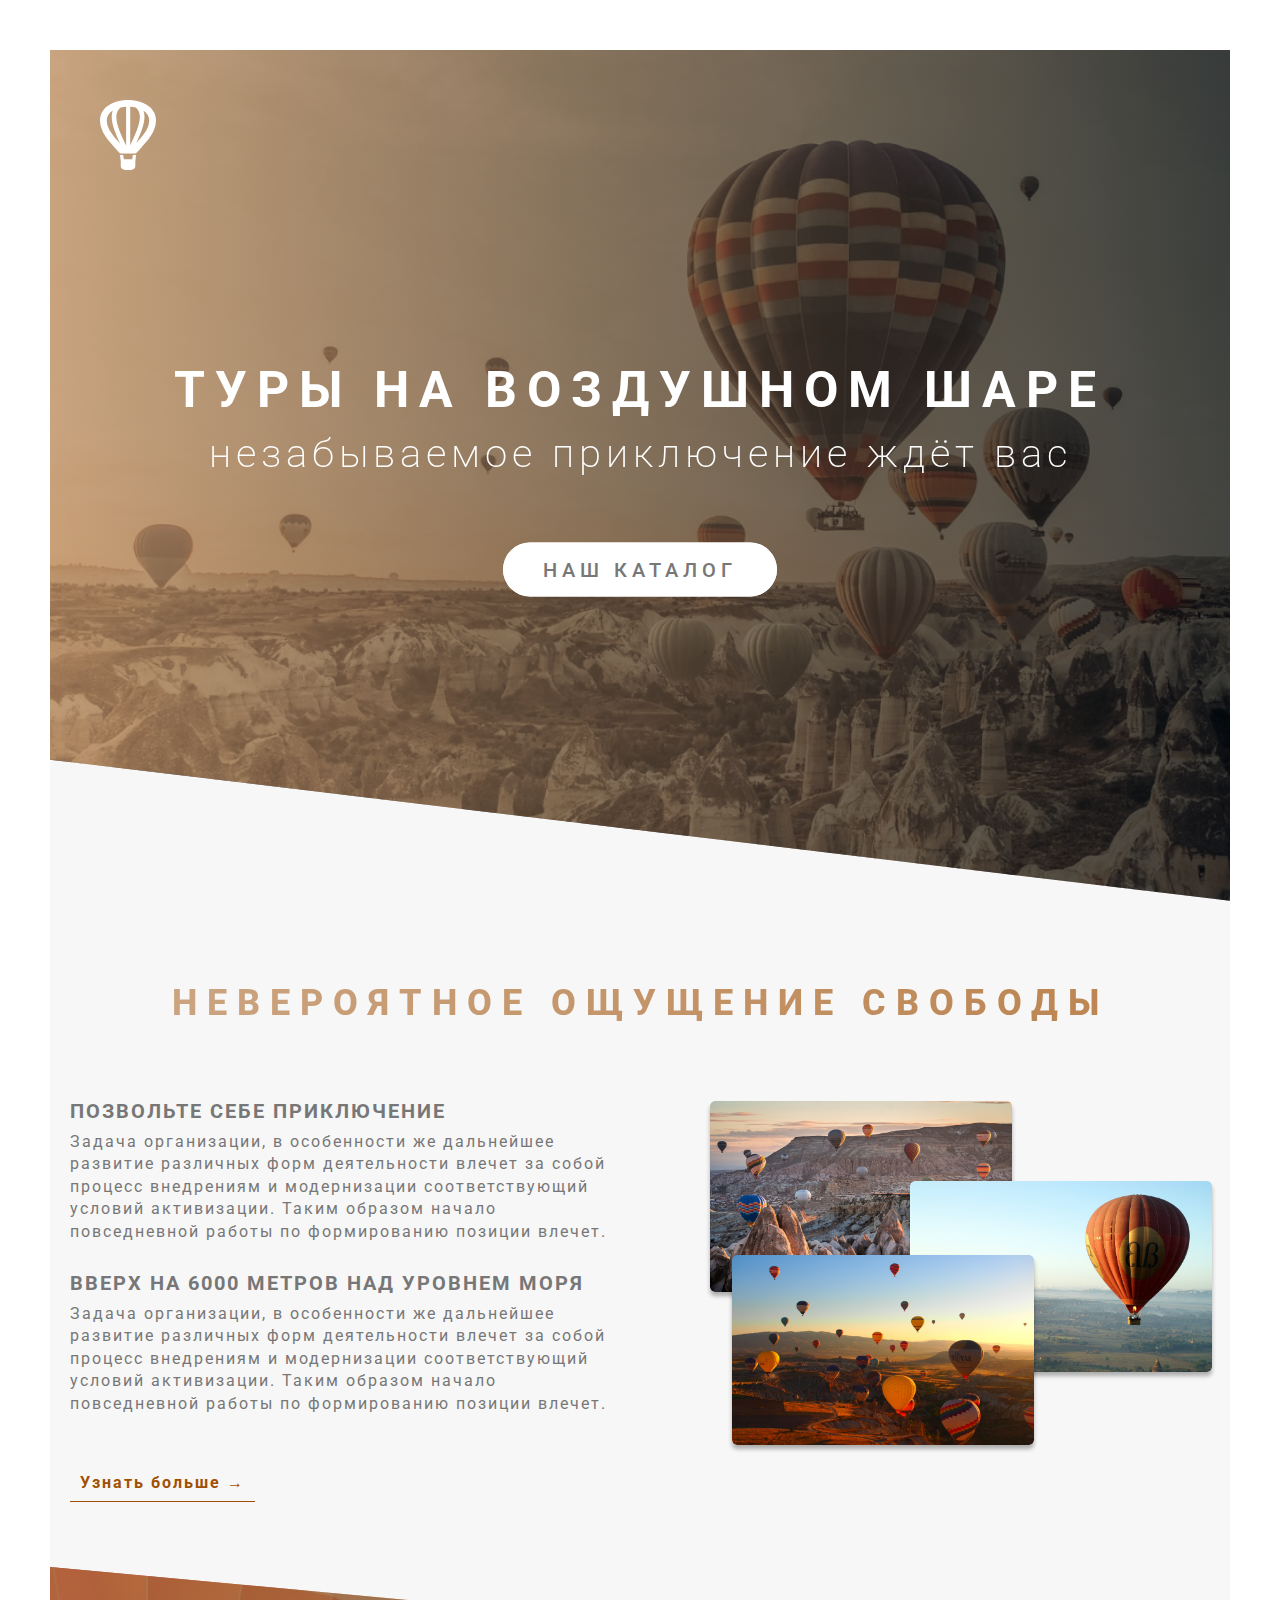
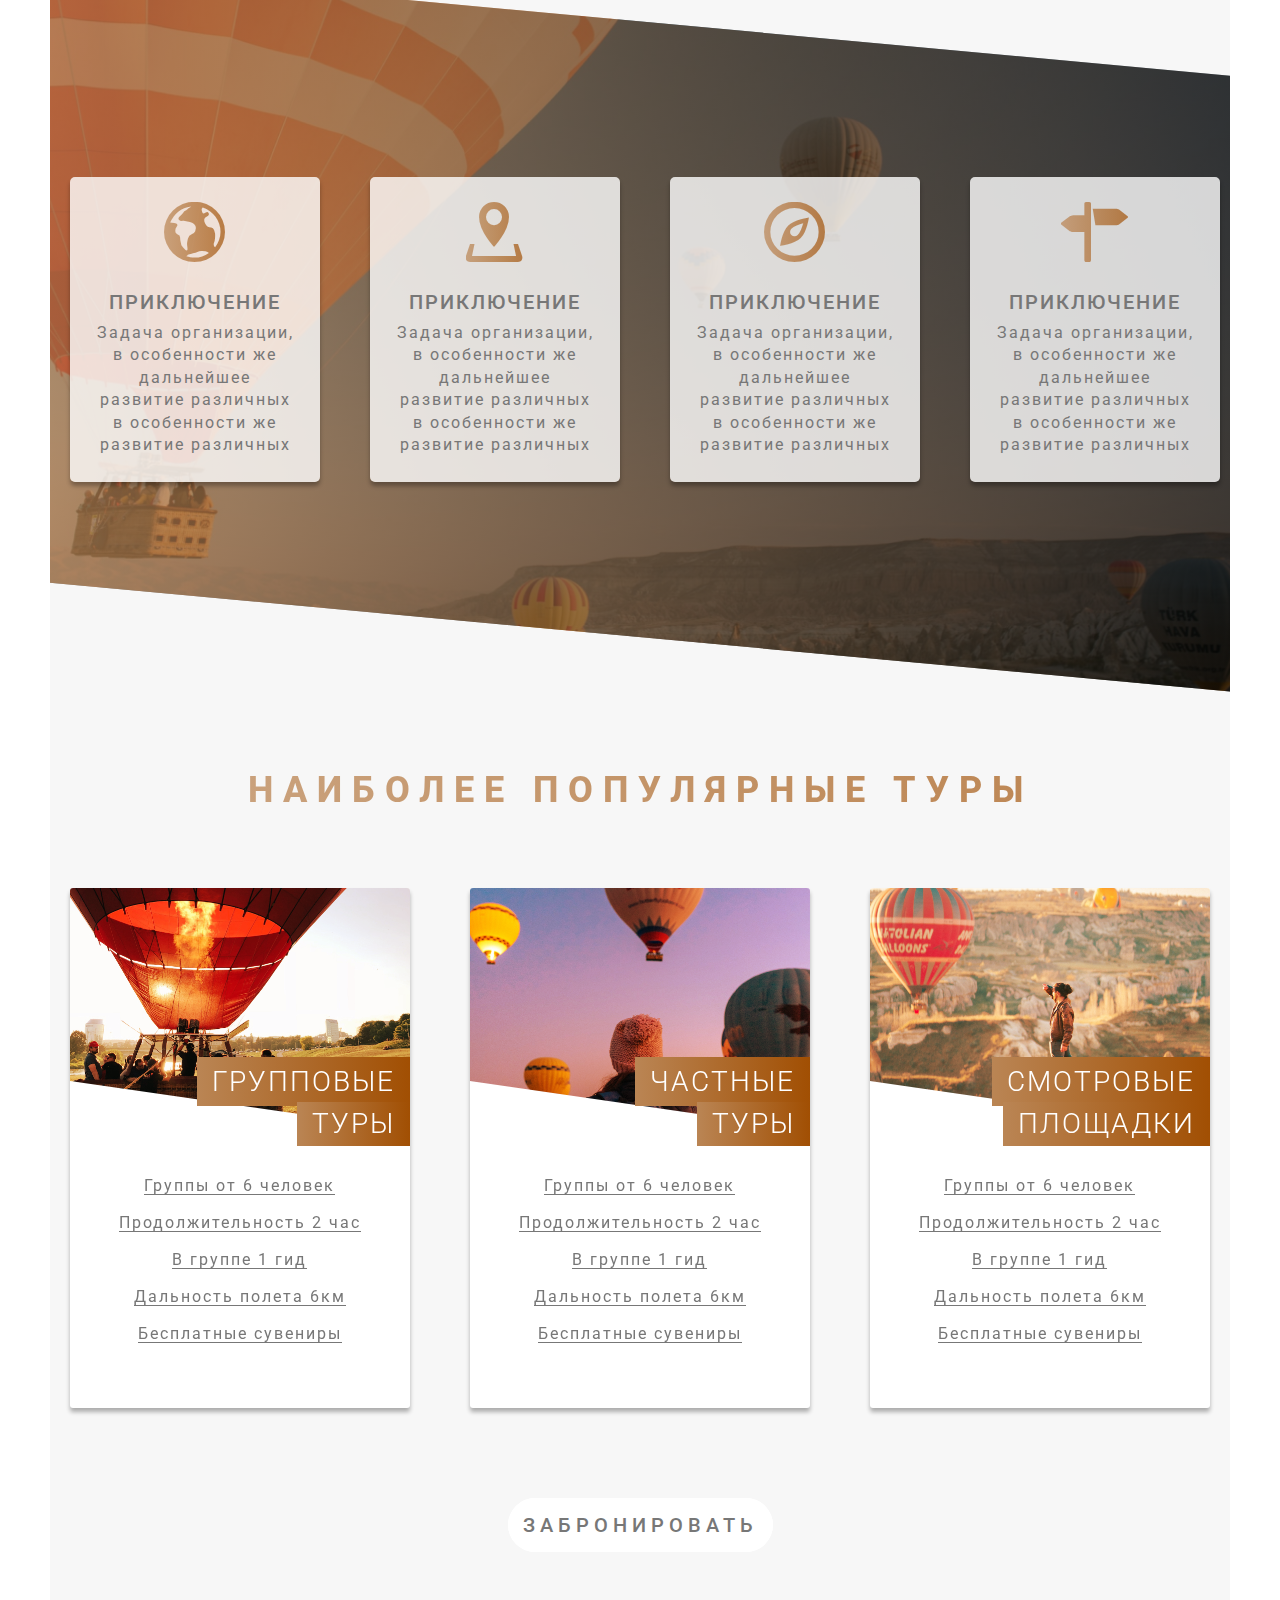
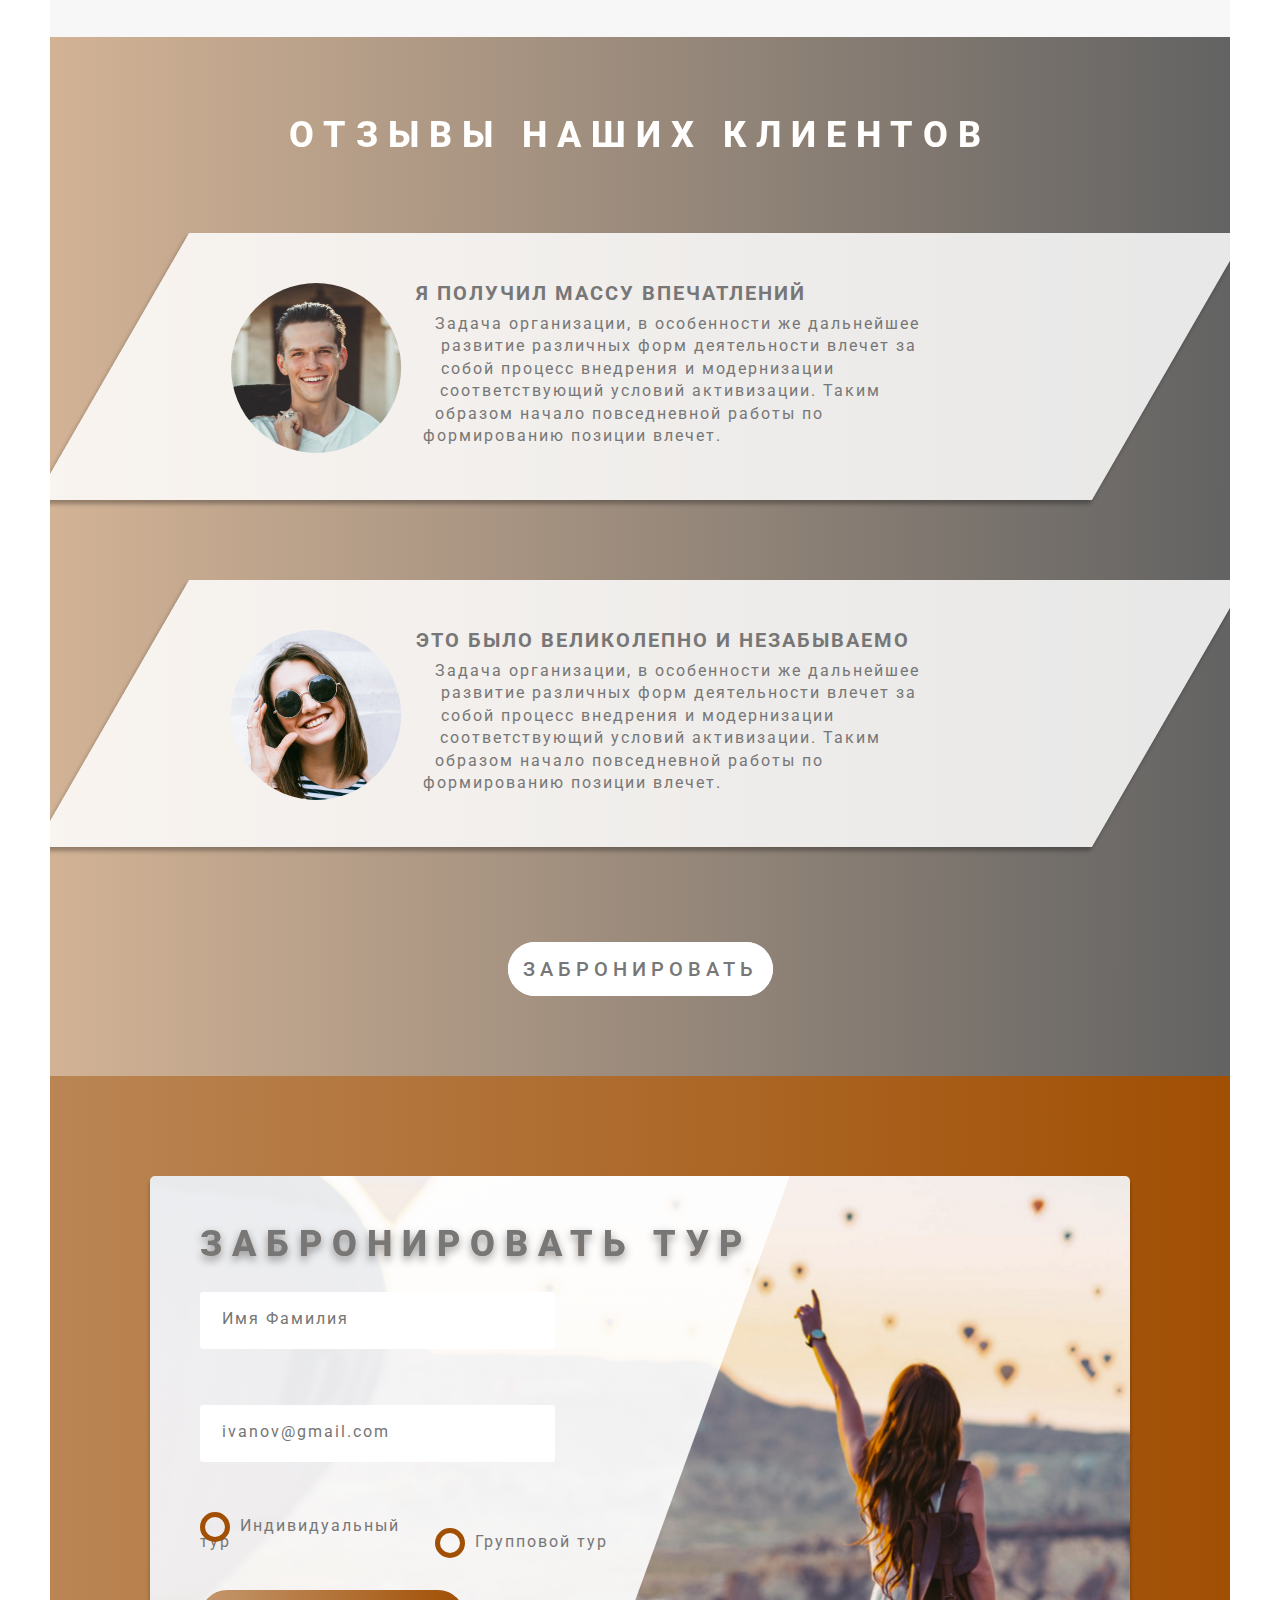
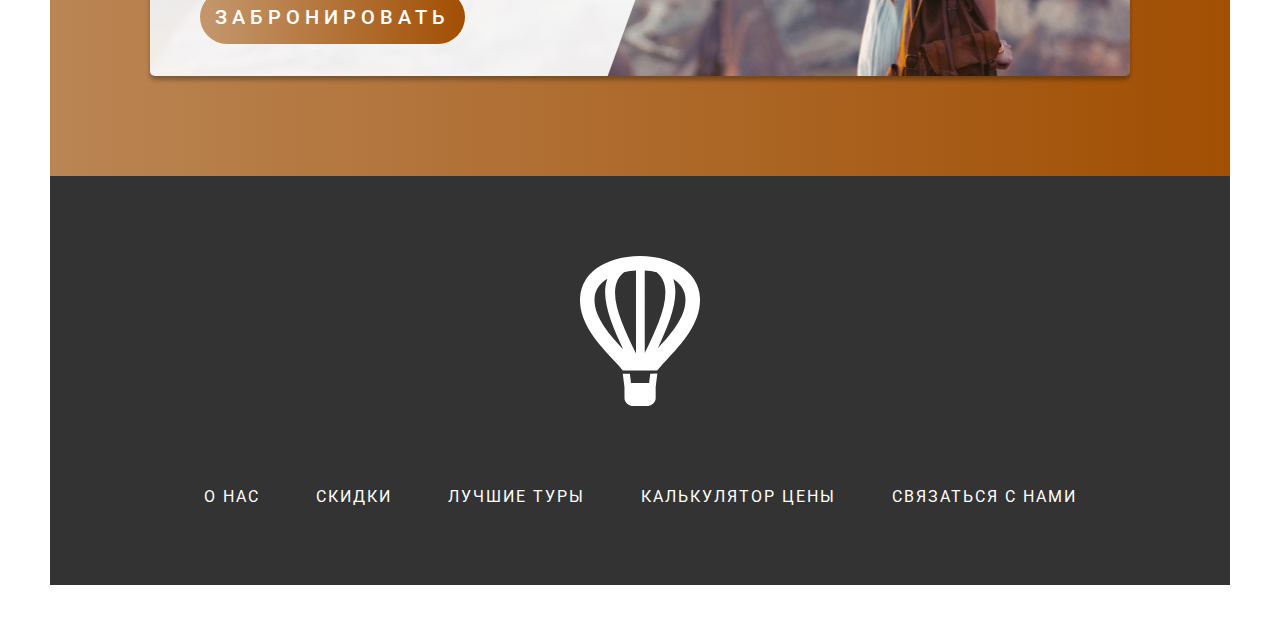
==== commit 6c5bedf2: "creation form of communication and footer" ====
--- a/index.html
+++ b/index.html
@@ -252,95 +252,73 @@
                     </a>
                 </div>
             </section>
-        </main>   
-    </div>    
-
- 
-
-
-
-
-
-
-
-
-
-
-
-
-
-
-
-
-
-
-
-<!--<section class="grid-test">
-        <div class="row">
-            <div class="col-1-of-2">
-                col-1-of-2
-            </div>
-            <div class="col-1-of-2">
-                col-1-of-2
-            </div>
-        </div>
-
-        <div class="row">
-            <div class="col-1-of-3">
-                col-1-of-3
-            </div>
-            <div class="col-1-of-3">
-                col-1-of-3
-            </div>
-            <div class="col-1-of-3">
-                col-1-of-3
-            </div>
-        </div>
-
-        <div class="row">
-            <div class="col-1-of-3">
-                col-1-of-3
-            </div>
-            <div class="col-2-of-3">
-                col-2-of-3
-            </div>
-        </div>
-
-        <div class="row">
-            <div class="col-1-of-4">
-                col-1-of-4
-            </div>
-            <div class="col-1-of-4">
-                col-1-of-4
-            </div>
-            <div class="col-1-of-4">
-                col-1-of-4
-            </div>
-            <div class="col-1-of-4">
-                col-1-of-4
-            </div>
-        </div>
-
-        <div class="row">
-            <div class="col-1-of-4">
-                col-1-of-4
-            </div>
-            <div class="col-1-of-4">
-                col-1-of-4
-            </div>
-            <div class="col-2-of-4">
-                col-2-of-4
-            </div>
-        </div>
-
-        <div class="row">
-            <div class="col-1-of-4">
-                col-1-of-4
-            </div>
-            <div class="col-3-of-4">
-                col-3-of-4
-            </div>
-        </div>
-    </section> -->
-</bodyz>
+
+            <!--fifth-section-->
+            <section class="section-form">
+                <div class="row">
+                    <div class="book">
+                        <div class="book__form">
+                            <form action="#" class="form">
+                                <h2 class="title-fifth">
+                                    ЗАБРОНИРОВАТЬ ТУР
+                                </h2>
+                                <div class="form__group">
+                                    <input type="text" class="form__input" placeholder="Имя Фамилия" id="name" required>
+                                    <label for="name" class="form__label">Ваше Имя и Фамилия</label>
+                                </div>
+                                
+                                <div class="form__group">
+                                    <input type="email" class="form__input" placeholder="ivanov@gmail.com" id="email" required>
+                                    <label for="email" class="form__label">Почтовый адрес</label>
+                                </div>
+
+                                <div class="form__group2">
+                                    <div class="form__group-radio">
+                                        <input type="radio" class="form__input-radio" id="tour-1" name="cheked">
+                                        <label for="tour-1" class="form__label-radio"><span class="form__button-radio"></span>Индивидуальный тур</label>
+                                    </div>
+                                    <div class="form__group-radio">
+                                        <input type="radio" class="form__input-radio" id="tour-2" name="cheked">
+                                        <label for="tour-2" class="form__label-radio"><span class="form__button-radio"></span>Групповой тур</label>
+                                    </div>
+                                </div>
+                                <div class="form__group3">
+                                    <button class="btn4 btn4_animated" href="#">
+                                    ЗАБРОНИРОВАТЬ
+                                    </button>
+                                </div>
+                            </form>
+                        </div>
+                    </div>
+                </div>
+            </section>
+        </main>
+        <footer class="footer">
+                <div class="row text-align-center">
+                    <a href="#">
+                        <img class="footer__logo" src="img/Icon-logo.svg" alt="logo">
+                    </a>
+                </div>
+                <div class="row">
+                    <ul class="footer__list">
+                        <li class="footer__item">
+                            <a href="#" class="footer__link">О НАС</a>
+                        </li>
+                        <li class="footer__item">
+                            <a href="#" class="footer__link">СКИДКИ</a>
+                        </li>
+                        <li class="footer__item">
+                            <a href="#" class="footer__link">ЛУЧШИЕ ТУРЫ</a>
+                        </li>
+                        <li class="footer__item">
+                            <a href="#" class="footer__link">КАЛЬКУЛЯТОР ЦЕНЫ</a>
+                        </li>
+                        <li class="footer__item">
+                            <a href="#" class="footer__link">СВЯЗАТЬСЯ С НАМИ</a>
+                        </li>
+                    </ul>
+                </div>
+        </footer>
+    </div>
+</body>
 </html>--- a/css/style.css
+++ b/css/style.css
@@ -509,6 +509,22 @@
   color: white;
 }
 
+.title-fifth {
+  font-size: 3.6rem;
+  letter-spacing: 1rem;
+  font-weight: 800;
+  background: linear-gradient(90.05deg, rgba(186, 133, 84, 0.7) 0.03%, rgba(161, 79, 3, 0.7) 99.94%);
+  -webkit-background-clip: text;
+  color: #777777;
+  transition: all 0.4s;
+  backface-visibility: hidden;
+  margin-bottom: 3rem;
+  filter: drop-shadow(0px 4px 4px rgba(0, 0, 0, 0.4));
+}
+.title-fifth_white {
+  color: white;
+}
+
 .title-third {
   font-size: 2rem;
   letter-spacing: 0.2rem;
@@ -641,6 +657,43 @@
   transform: scaleX(1.5) scaleY(1.8);
 }
 
+.btn4, .btn4:link, .btn4:visited {
+  text-decoration: none;
+  color: white;
+  padding: 1.5rem;
+  background: linear-gradient(90deg, #C3956A 3.65%, #A24F03 100%);
+  border-radius: 5rem;
+  display: inline-block;
+  transition: all 0.2s;
+  font-size: 2rem;
+  font-weight: 500;
+  line-height: 2.4rem;
+  letter-spacing: 0.5rem;
+  position: relative;
+  border: none;
+}
+.btn4:hover {
+  transform: translateY(-3px);
+  box-shadow: 0px 4px 4px rgba(0, 0, 0, 0.3);
+}
+.btn4:active {
+  transform: translateY(-1px);
+  box-shadow: 0px 4px 4px rgba(0, 0, 0, 0.1);
+}
+.btn4::after {
+  content: "";
+  background: linear-gradient(90deg, #C3956A 3.65%, #A24F03 100%);
+  width: 100%;
+  height: 100%;
+  border-radius: 5rem;
+  display: inline-block;
+  position: absolute;
+  top: 0;
+  left: 0;
+  z-index: -1;
+  transition: all 0.4s;
+}
+
 .btm-text {
   margin-bottom: 6.5rem;
 }
@@ -897,6 +950,94 @@
   opacity: 0.6;
 }
 
+.book {
+  height: 50rem;
+  background: linear-gradient(110deg, rgba(255, 255, 255, 0.9), rgba(255, 255, 255, 0.9) 55%, rgba(195, 149, 106, 0) 55.1%, rgba(195, 149, 106, 0)), url("../img/bg-form.jpg") no-repeat top center/cover;
+  box-shadow: 0px 0.4rem 0.4rem rgba(0, 0, 0, 0.3);
+  border-radius: 0.5rem;
+  overflow: hidden;
+  padding: 5rem;
+}
+
+.form__group:not(:last-child) {
+  margin-bottom: 3rem;
+}
+.form__group2 {
+  margin-bottom: 4rem;
+}
+.form__input {
+  font-weight: 400;
+  letter-spacing: 2px;
+  font-size: 1.6rem;
+  color: #000000;
+  padding: 1.8rem 0 1.8rem 2.2rem;
+  background: white;
+  border: none;
+  border-bottom: 0.3rem solid transparent;
+  border-radius: 0.3rem;
+  width: 35.5rem;
+}
+.form__input:focus {
+  outline: none;
+  border-bottom: 0.3rem solid #66D763;
+}
+.form__input:focus:invalid {
+  border-bottom: 0.3rem solid #D76363;
+}
+.form__label {
+  font-size: 1.6rem;
+  letter-spacing: 0.2rem;
+  font-weight: 400;
+  display: block;
+  margin-top: 1rem;
+  margin-left: 1.6rem;
+  transition: 0.4s all;
+}
+.form__input:placeholder-shown + .form__label {
+  opacity: 0;
+  visibility: hidden;
+  transform: translateY(-3rem);
+}
+.form__group-radio {
+  width: 26%;
+  display: inline-block;
+}
+.form__input-radio {
+  display: none;
+}
+.form__label-radio {
+  cursor: pointer;
+  position: relative;
+  padding-left: 4rem;
+}
+.form__button-radio {
+  height: 3rem;
+  width: 3rem;
+  border-radius: 50%;
+  border: 0.5rem solid #A14F03;
+  display: block;
+  position: absolute;
+  left: 0;
+  top: -0.45rem;
+}
+.form__button-radio::after {
+  content: "";
+  display: block;
+  height: 1.5rem;
+  width: 1.5rem;
+  border-radius: 50%;
+  background: linear-gradient(140deg, #C3956A 3.65%, #A24F03 100%);
+  position: absolute;
+  top: 50%;
+  left: 50%;
+  transform: translate(-50%, -50%);
+  opacity: 0;
+  transition: 0.1s all;
+}
+.form__input-radio:checked ~ .form__label-radio .form__button-radio::after {
+  opacity: 1;
+}
+
 .header {
   height: 95vh;
   background: linear-gradient(90.05deg, rgba(186, 133, 84, 0.7) 0.03%, rgba(1, 1, 1, 0.7) 99.94%), url("../img/pexels-mehmet-turgut-kirkgoz-5865634 2.jpg") center/cover no-repeat;
@@ -964,6 +1105,36 @@
   background: #F7F7F7;
 }
 
+.footer {
+  background: #333333;
+  padding: 8rem 0 8rem 0;
+}
+.footer__logo {
+  width: 12rem;
+}
+.footer__list {
+  list-style: none;
+  text-align: center;
+}
+.footer__item {
+  display: inline-block;
+}
+.footer__item:not(:last-child) {
+  margin-right: 5rem;
+}
+.footer__link:link, .footer__link:visited {
+  color: white;
+  text-decoration: none;
+  letter-spacing: 0.2rem;
+  display: inline-block;
+  transition: 0.2s all;
+}
+.footer__link:hover {
+  transform: rotate(5deg) scale(1.2);
+  color: #fd8f27;
+  filter: drop-shadow(0px 4px 4px rgba(0, 0, 0, 0.4));
+}
+
 .section-about {
   padding-top: 8rem;
 }
@@ -984,3 +1155,8 @@
   position: relative;
   overflow: hidden;
 }
+
+.section-form {
+  padding: 10rem;
+  background: linear-gradient(90deg, #BA8554, #A14F03);
+}
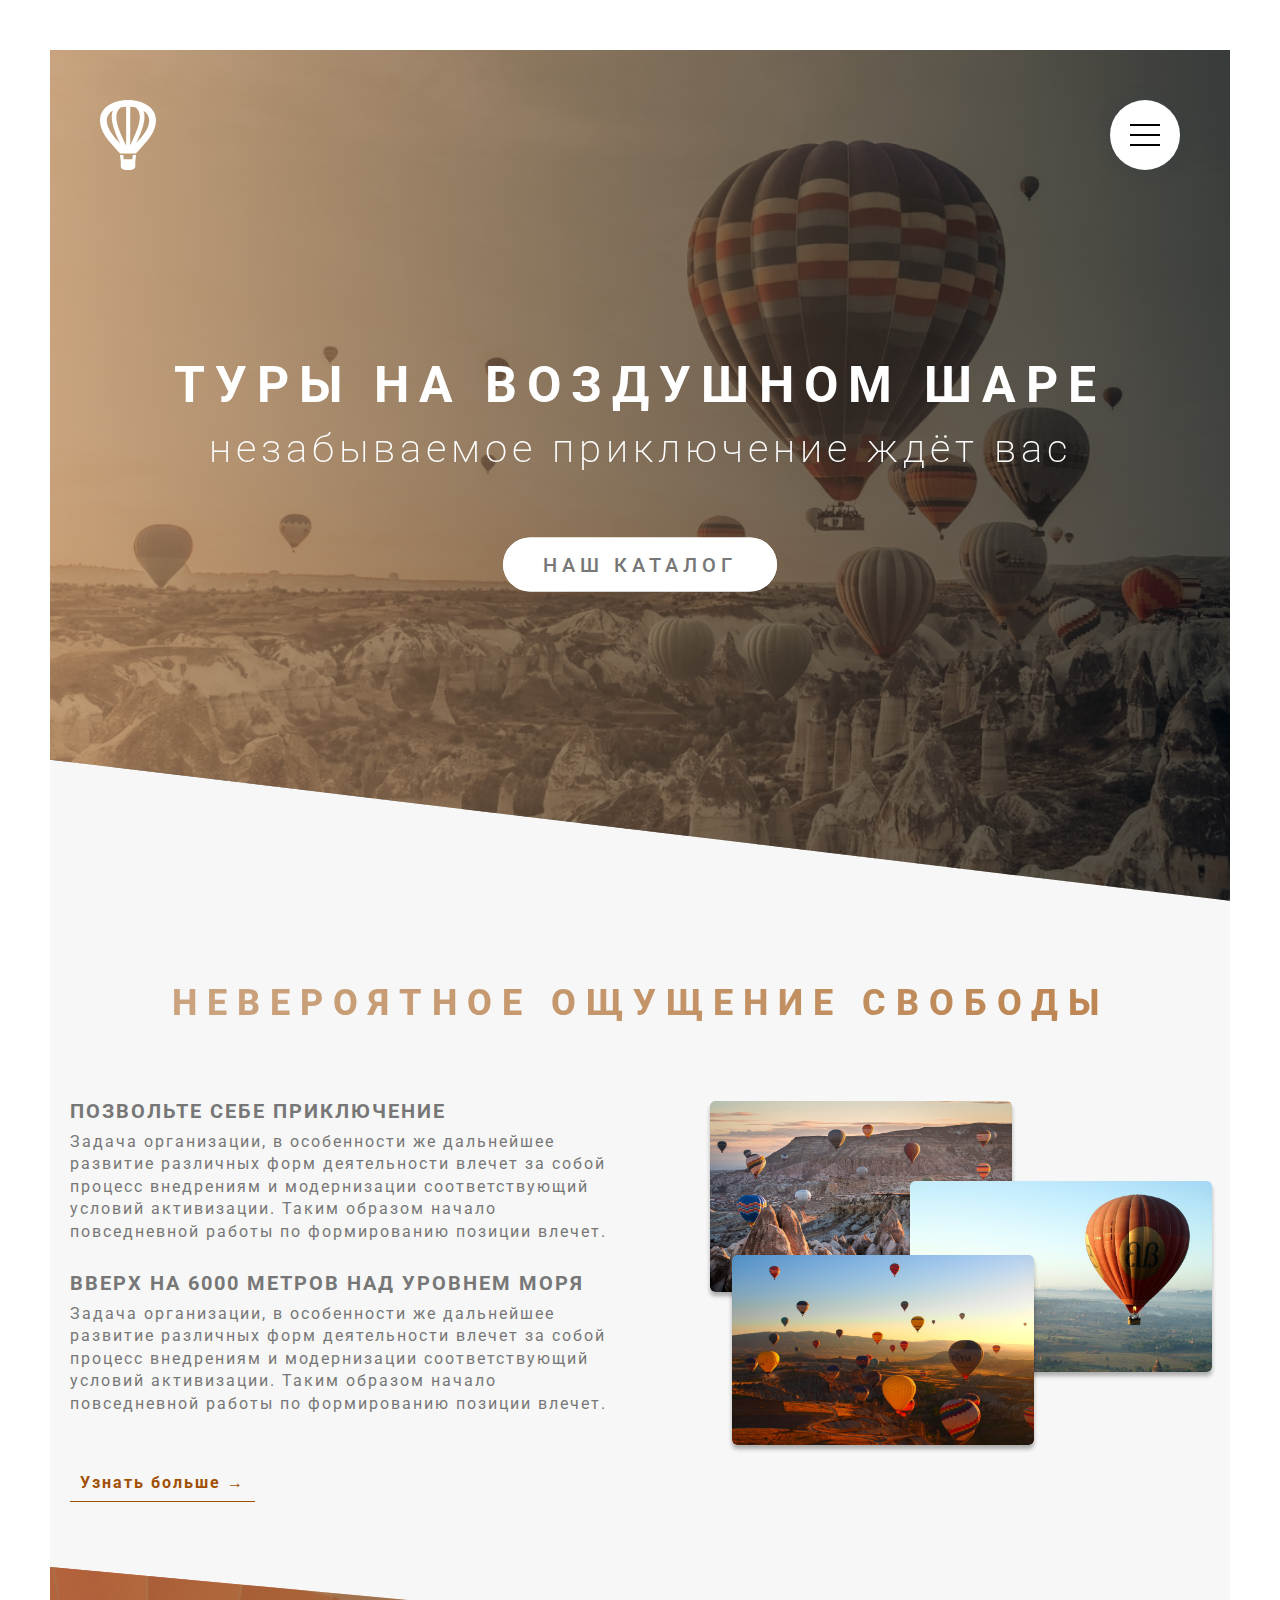
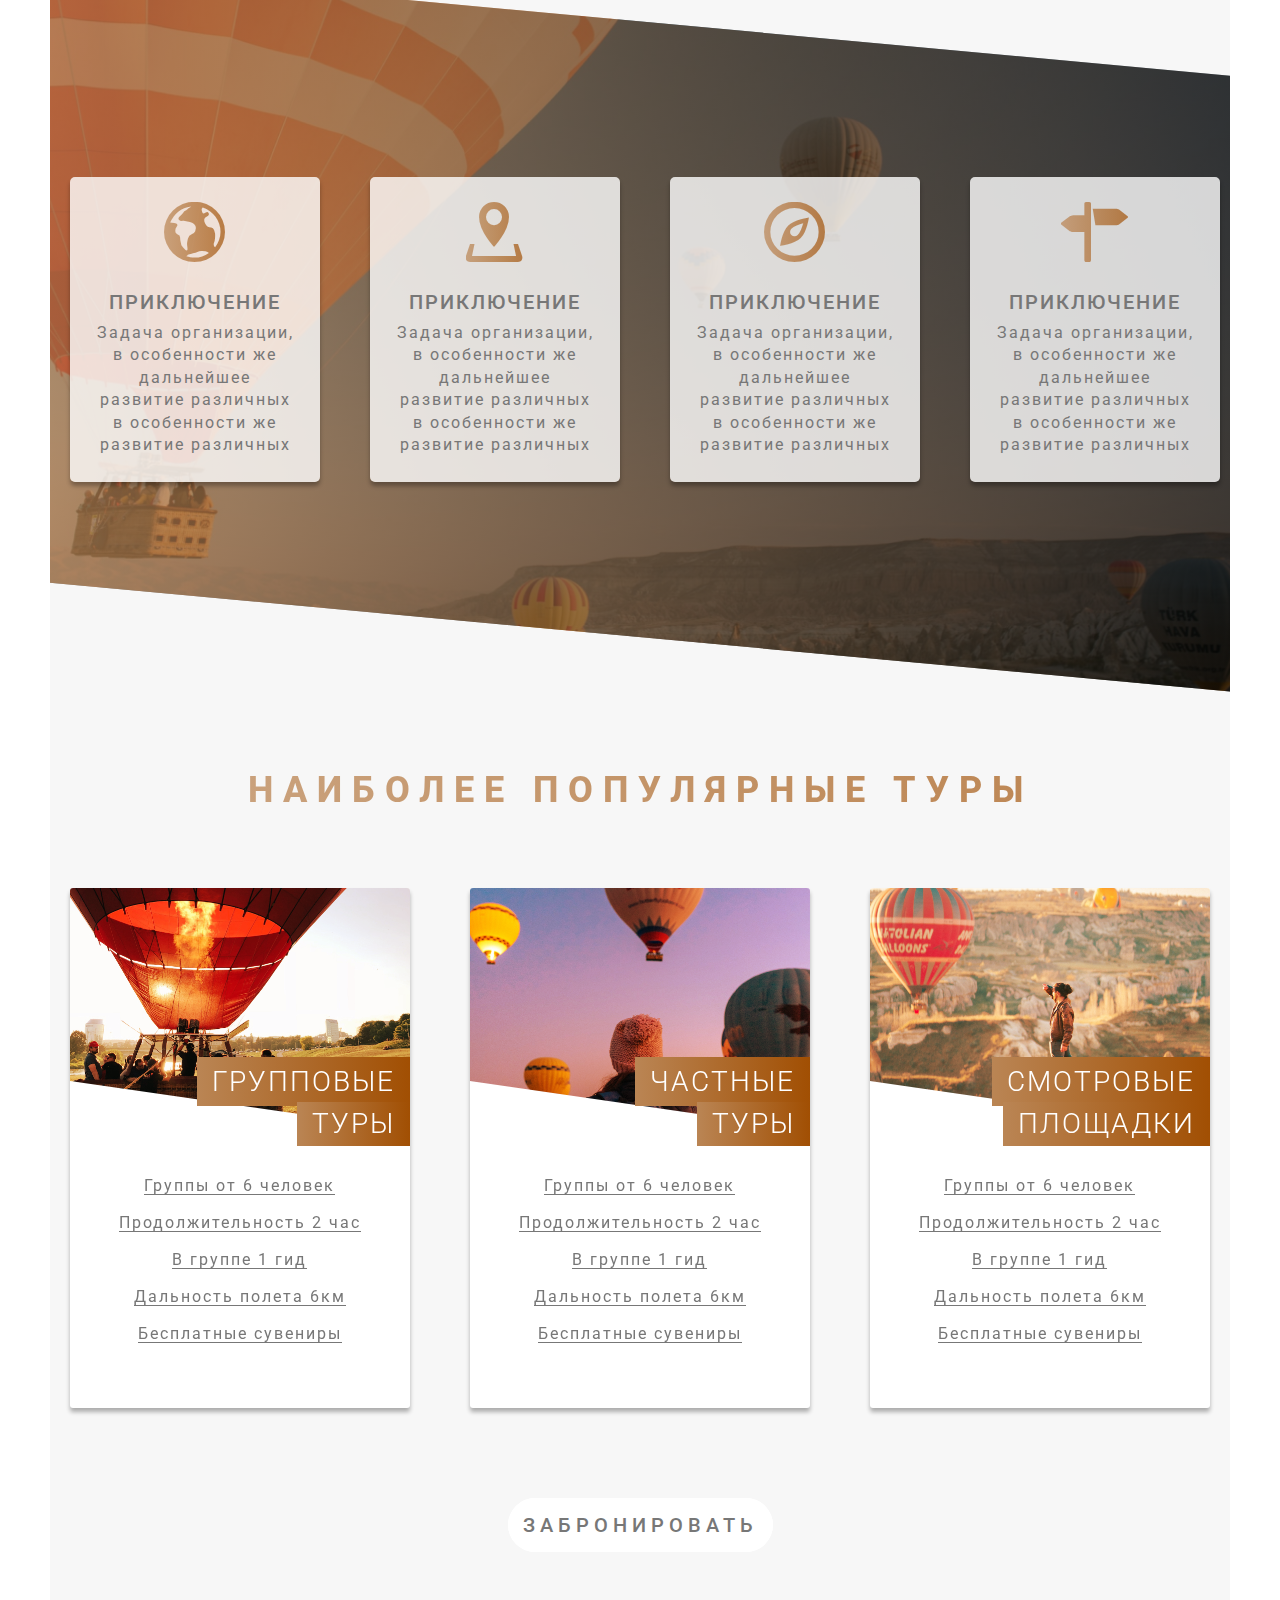
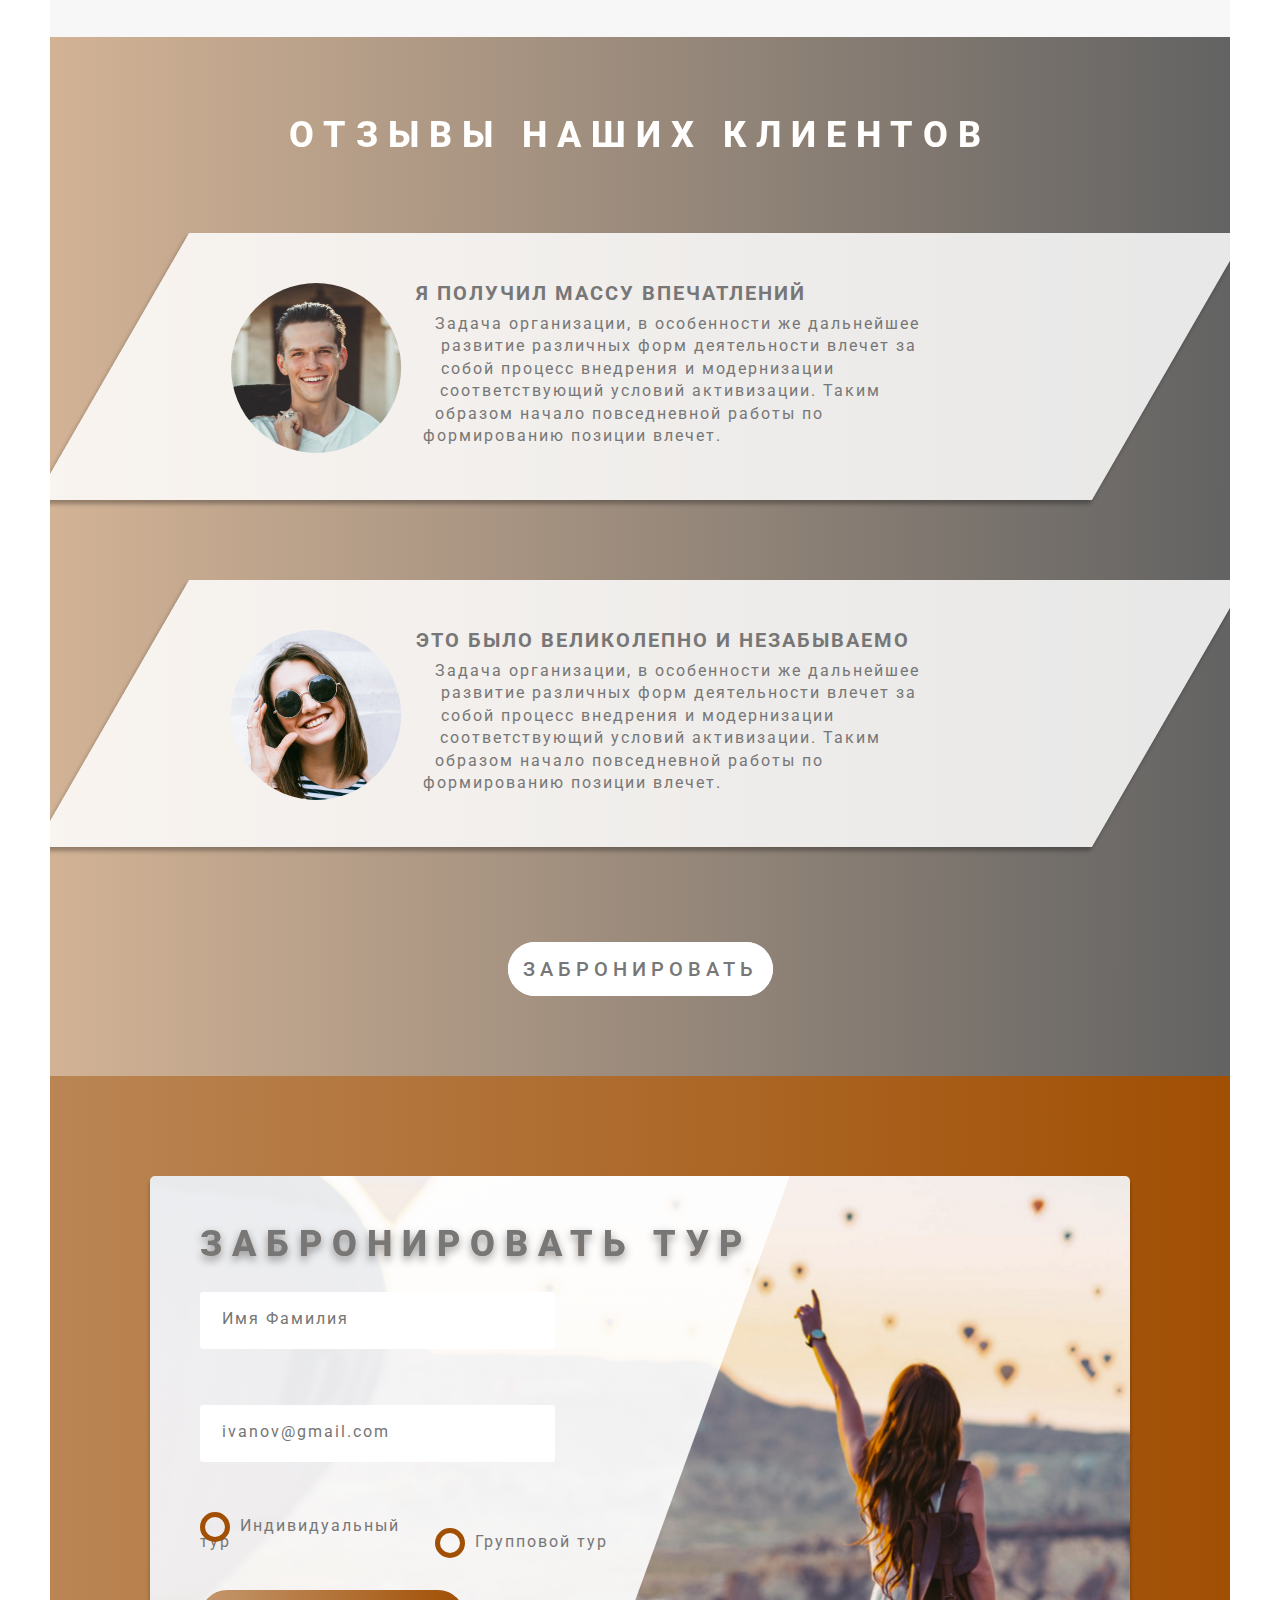
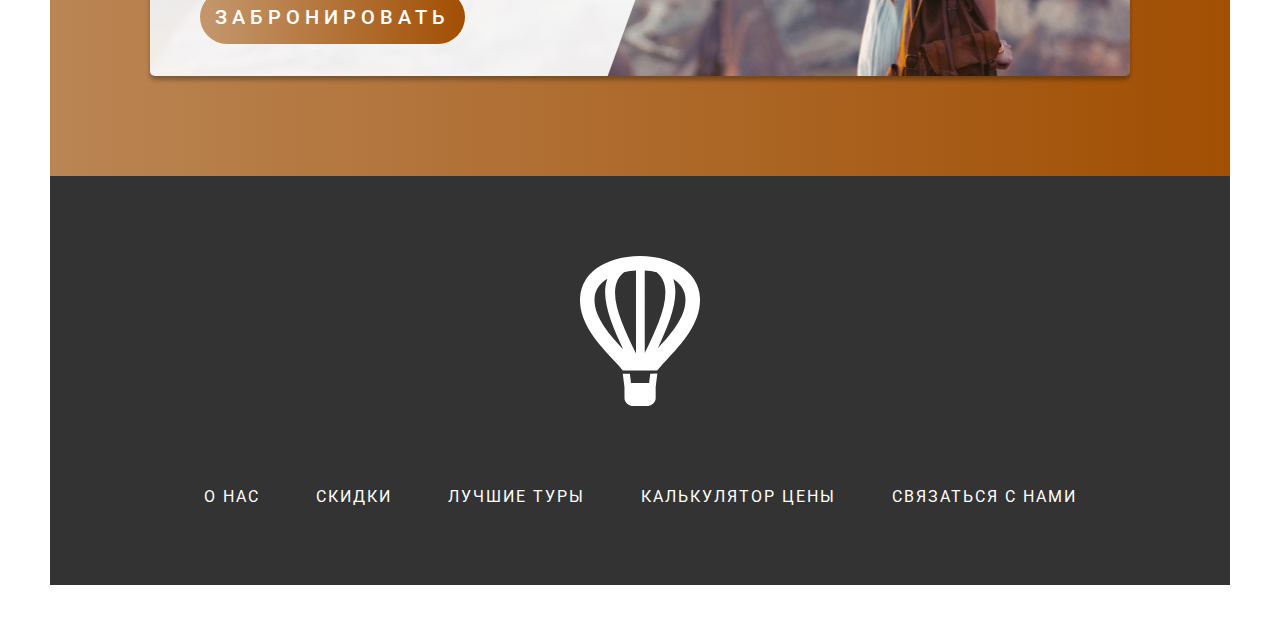
==== commit 70dc1944: "the end PC version" ====
--- a/index.html
+++ b/index.html
@@ -13,25 +13,41 @@
 </head>
 <body>
     <div class="container">
+
+        <div class="navigation">
+            <input type="checkbox" class="navigation__toggle" id="navi-toggle">
+            <label for="navi-toggle" class="navigation__button">
+                <span class="navigation__icon"></span>
+            </label>
+            <div class="navigation__backgroung"></div>
+            <nav class="navigation__nav">
+                <ul class="navigation__list">
+                    <li class="navigation__item"><a href="#secondsection" class="navigation__link">о нас</a></li>
+                    <li class="navigation__item"><a href="#foursection" class="navigation__link">скидки</a></li>
+                    <li class="navigation__item"><a href="#foursection" class="navigation__link">лучшие туры</a></li>
+                    <li class="navigation__item"><a href="#foursection" class="navigation__link">калькулятор цены</a></li>
+                    <li class="navigation__item"><a href="#fifthsection" class="navigation__link">связаться с нами</a></li>
+                </ul>
+            </nav>
+        </div> 
+
         <!--first section-->
-        <header class="header">
+        <header id="firstsection" class="header">
             <img class="header_logo" src="img/Icon-logo.svg" alt="logo">
             <div class="header_box">
                 <h1 class="header_title">
                     <span class="header_title_span1">ТУРЫ НА ВОЗДУШНОМ ШАРЕ</span>
                     <span class="header_title_span2">незабываемое приключение ждёт вас</span>
                 </h1>
-                <a class="btn btn_animated" href="#">
+                <a class="btn btn_animated" href="#thirdsection">
                     НАШ КАТАЛОГ
                 </a>
             </div>
-        </header>
-    </div>  
-    <div class="container">
+        </header> 
         <main>
 
             <!--second section-->
-            <section class="section-about container">
+            <section id="secondsection" class="section-about container">
                 <h2 class="title-secondary">
                     НЕВЕРОЯТНОЕ ОЩУЩЕНИЕ СВОБОДЫ
                 </h2>
@@ -52,7 +68,7 @@
                             Задача организации, в особенности же дальнейшее развитие различных форм деятельности влечет за собой процесс внедрениям и модернизации соответствующий условий активизации. Таким образом начало повседневной работы по формированию позиции влечет.
                         </p>
 
-                        <a href="#" class="btm-text">Узнать больше &rarr;</a>
+                        <a href="#secondsection" class="btm-text">Узнать больше &rarr;</a>
 
                     </div>
 
@@ -67,7 +83,7 @@
             </section>
 
             <!--third section-->
-            <section class="section-adventure container">   
+            <section id="thirdsection" class="section-adventure container">   
                 <div class="row">
                     <div class="col-1-of-4">
                         <div class="adventure-card">
@@ -101,7 +117,7 @@
             </section>
 
             <!--four section-->
-            <section class="section-tour padding-top-80px">
+            <section id="foursection" class="section-tour padding-top-80px">
                     <h2 class="title-secondary margin-bottom-80px">
                         НАИБОЛЕЕ ПОПУЛЯРНЫЕ ТУРЫ
                     </h2>
@@ -129,7 +145,7 @@
                                     <div class="card-tour__bacSide-box">
                                         <p class="card-tour__text-1">ПОЛНАЯ СТОИМОСТЬ:</p>
                                         <p class="card-tour__text-2">5990₽</p>
-                                        <a class="btn2 btn2_animated" href="#">
+                                        <a class="btn2 btn2_animated" href="#fifthsection">
                                             ЗАБРОНИРОВАТЬ
                                         </a>
                                     </div>
@@ -159,7 +175,7 @@
                                     <div class="card-tour__bacSide-box">
                                         <p class="card-tour__text-1">ПОЛНАЯ СТОИМОСТЬ:</p>
                                         <p class="card-tour__text-2">5990₽</p>
-                                        <a class="btn2 btn2_animated" href="#">
+                                        <a class="btn2 btn2_animated" href="#fifthsection">
                                             ЗАБРОНИРОВАТЬ
                                         </a>
                                     </div>
@@ -189,7 +205,7 @@
                                     <div class="card-tour__bacSide-box">
                                         <p class="card-tour__text-1">ПОЛНАЯ СТОИМОСТЬ:</p>
                                         <p class="card-tour__text-2">5990₽</p>
-                                        <a class="btn2 btn2_animated" href="#">
+                                        <a class="btn2 btn2_animated" href="#fifthsection">
                                             ЗАБРОНИРОВАТЬ
                                         </a>
                                     </div>
@@ -198,15 +214,15 @@
                         </div>
                     </div>
                 <div class="text-align-center">
-                    <a class="btn2 btn2_animated" href="#">
+                    <a class="btn2 btn2_animated" href="#fifthsection">
                         ЗАБРОНИРОВАТЬ
                     </a>
                 </div>
                         
             </section>
 
-            <!--Four section-->
-            <section class="section-feedback">
+            <!--feedback section-->
+            <section id="feedbacksection" class="section-feedback">
                 
                 <div class="bg-gradient"></div>
                 <video class="bg-video" autoplay muted loop>
@@ -247,14 +263,14 @@
                     </div>
                 </div>
                 <div class="text-align-center">
-                    <a class="btn2 btn2_animated btn3" href="#">
+                    <a class="btn2 btn2_animated btn3" href="#fifthsection">
                         ЗАБРОНИРОВАТЬ
                     </a>
                 </div>
             </section>
 
             <!--fifth-section-->
-            <section class="section-form">
+            <section id="fifthsection" class="section-form">
                 <div class="row">
                     <div class="book">
                         <div class="book__form">
@@ -283,7 +299,7 @@
                                     </div>
                                 </div>
                                 <div class="form__group3">
-                                    <button class="btn4 btn4_animated" href="#">
+                                    <button class="btn4 btn4_animated" href="#fifthsection">
                                     ЗАБРОНИРОВАТЬ
                                     </button>
                                 </div>
@@ -293,6 +309,7 @@
                 </div>
             </section>
         </main>
+        <!--footer-->
         <footer class="footer">
                 <div class="row text-align-center">
                     <a href="#">
@@ -302,23 +319,24 @@
                 <div class="row">
                     <ul class="footer__list">
                         <li class="footer__item">
-                            <a href="#" class="footer__link">О НАС</a>
-                        </li>
-                        <li class="footer__item">
-                            <a href="#" class="footer__link">СКИДКИ</a>
-                        </li>
-                        <li class="footer__item">
-                            <a href="#" class="footer__link">ЛУЧШИЕ ТУРЫ</a>
-                        </li>
-                        <li class="footer__item">
-                            <a href="#" class="footer__link">КАЛЬКУЛЯТОР ЦЕНЫ</a>
-                        </li>
-                        <li class="footer__item">
-                            <a href="#" class="footer__link">СВЯЗАТЬСЯ С НАМИ</a>
+                            <a href="#secondsection" class="footer__link">О НАС</a>
+                        </li>
+                        <li class="footer__item">
+                            <a href="#foursection" class="footer__link">СКИДКИ</a>
+                        </li>
+                        <li class="footer__item">
+                            <a href="#foursection" class="footer__link">ЛУЧШИЕ ТУРЫ</a>
+                        </li>
+                        <li class="footer__item">
+                            <a href="#foursection" class="footer__link">КАЛЬКУЛЯТОР ЦЕНЫ</a>
+                        </li>
+                        <li class="footer__item">
+                            <a href="#fifthsection" class="footer__link">СВЯЗАТЬСЯ С НАМИ</a>
                         </li>
                     </ul>
                 </div>
         </footer>
     </div>
+    <script src="js/script.js"></script>
 </body>
 </html>--- a/css/style.css
+++ b/css/style.css
@@ -1,1162 +1 @@
-/*! normalize.css v8.0.1 | MIT License | github.com/necolas/normalize.css */
-/* Document
-   ========================================================================== */
-/**
- * 1. Correct the line height in all browsers.
- * 2. Prevent adjustments of font size after orientation changes in iOS.
- */
-html {
-  line-height: 1.15;
-  /* 1 */
-  -webkit-text-size-adjust: 100%;
-  /* 2 */
-}
-
-/* Sections
-   ========================================================================== */
-/**
- * Remove the margin in all browsers.
- */
-body {
-  margin: 0;
-}
-
-/**
- * Render the `main` element consistently in IE.
- */
-main {
-  display: block;
-}
-
-/**
- * Correct the font size and margin on `h1` elements within `section` and
- * `article` contexts in Chrome, Firefox, and Safari.
- */
-h1 {
-  font-size: 2em;
-  margin: 0.67em 0;
-}
-
-/* Grouping content
-   ========================================================================== */
-/**
- * 1. Add the correct box sizing in Firefox.
- * 2. Show the overflow in Edge and IE.
- */
-hr {
-  box-sizing: content-box;
-  /* 1 */
-  height: 0;
-  /* 1 */
-  overflow: visible;
-  /* 2 */
-}
-
-/**
- * 1. Correct the inheritance and scaling of font size in all browsers.
- * 2. Correct the odd `em` font sizing in all browsers.
- */
-pre {
-  font-family: monospace, monospace;
-  /* 1 */
-  font-size: 1em;
-  /* 2 */
-}
-
-/* Text-level semantics
-   ========================================================================== */
-/**
- * Remove the gray background on active links in IE 10.
- */
-a {
-  background-color: transparent;
-}
-
-/**
- * 1. Remove the bottom border in Chrome 57-
- * 2. Add the correct text decoration in Chrome, Edge, IE, Opera, and Safari.
- */
-abbr[title] {
-  border-bottom: none;
-  /* 1 */
-  text-decoration: underline;
-  /* 2 */
-  text-decoration: underline dotted;
-  /* 2 */
-}
-
-/**
- * Add the correct font weight in Chrome, Edge, and Safari.
- */
-b,
-strong {
-  font-weight: bolder;
-}
-
-/**
- * 1. Correct the inheritance and scaling of font size in all browsers.
- * 2. Correct the odd `em` font sizing in all browsers.
- */
-code,
-kbd,
-samp {
-  font-family: monospace, monospace;
-  /* 1 */
-  font-size: 1em;
-  /* 2 */
-}
-
-/**
- * Add the correct font size in all browsers.
- */
-small {
-  font-size: 80%;
-}
-
-/**
- * Prevent `sub` and `sup` elements from affecting the line height in
- * all browsers.
- */
-sub,
-sup {
-  font-size: 75%;
-  line-height: 0;
-  position: relative;
-  vertical-align: baseline;
-}
-
-sub {
-  bottom: -0.25em;
-}
-
-sup {
-  top: -0.5em;
-}
-
-/* Embedded content
-   ========================================================================== */
-/**
- * Remove the border on images inside links in IE 10.
- */
-img {
-  border-style: none;
-}
-
-/* Forms
-   ========================================================================== */
-/**
- * 1. Change the font styles in all browsers.
- * 2. Remove the margin in Firefox and Safari.
- */
-button,
-input,
-optgroup,
-select,
-textarea {
-  font-family: inherit;
-  /* 1 */
-  font-size: 100%;
-  /* 1 */
-  line-height: 1.15;
-  /* 1 */
-  margin: 0;
-  /* 2 */
-}
-
-/**
- * Show the overflow in IE.
- * 1. Show the overflow in Edge.
- */
-button,
-input {
-  /* 1 */
-  overflow: visible;
-}
-
-/**
- * Remove the inheritance of text transform in Edge, Firefox, and IE.
- * 1. Remove the inheritance of text transform in Firefox.
- */
-button,
-select {
-  /* 1 */
-  text-transform: none;
-}
-
-/**
- * Correct the inability to style clickable types in iOS and Safari.
- */
-button,
-[type="button"],
-[type="reset"],
-[type="submit"] {
-  -webkit-appearance: button;
-}
-
-/**
- * Remove the inner border and padding in Firefox.
- */
-button::-moz-focus-inner,
-[type="button"]::-moz-focus-inner,
-[type="reset"]::-moz-focus-inner,
-[type="submit"]::-moz-focus-inner {
-  border-style: none;
-  padding: 0;
-}
-
-/**
- * Restore the focus styles unset by the previous rule.
- */
-button:-moz-focusring,
-[type="button"]:-moz-focusring,
-[type="reset"]:-moz-focusring,
-[type="submit"]:-moz-focusring {
-  outline: 1px dotted ButtonText;
-}
-
-/**
- * Correct the padding in Firefox.
- */
-fieldset {
-  padding: 0.35em 0.75em 0.625em;
-}
-
-/**
- * 1. Correct the text wrapping in Edge and IE.
- * 2. Correct the color inheritance from `fieldset` elements in IE.
- * 3. Remove the padding so developers are not caught out when they zero out
- *    `fieldset` elements in all browsers.
- */
-legend {
-  box-sizing: border-box;
-  /* 1 */
-  color: inherit;
-  /* 2 */
-  display: table;
-  /* 1 */
-  max-width: 100%;
-  /* 1 */
-  padding: 0;
-  /* 3 */
-  white-space: normal;
-  /* 1 */
-}
-
-/**
- * Add the correct vertical alignment in Chrome, Firefox, and Opera.
- */
-progress {
-  vertical-align: baseline;
-}
-
-/**
- * Remove the default vertical scrollbar in IE 10+.
- */
-textarea {
-  overflow: auto;
-}
-
-/**
- * 1. Add the correct box sizing in IE 10.
- * 2. Remove the padding in IE 10.
- */
-[type="checkbox"],
-[type="radio"] {
-  box-sizing: border-box;
-  /* 1 */
-  padding: 0;
-  /* 2 */
-}
-
-/**
- * Correct the cursor style of increment and decrement buttons in Chrome.
- */
-[type="number"]::-webkit-inner-spin-button,
-[type="number"]::-webkit-outer-spin-button {
-  height: auto;
-}
-
-/**
- * 1. Correct the odd appearance in Chrome and Safari.
- * 2. Correct the outline style in Safari.
- */
-[type="search"] {
-  -webkit-appearance: textfield;
-  /* 1 */
-  outline-offset: -2px;
-  /* 2 */
-}
-
-/**
- * Remove the inner padding in Chrome and Safari on macOS.
- */
-[type="search"]::-webkit-search-decoration {
-  -webkit-appearance: none;
-}
-
-/**
- * 1. Correct the inability to style clickable types in iOS and Safari.
- * 2. Change font properties to `inherit` in Safari.
- */
-::-webkit-file-upload-button {
-  -webkit-appearance: button;
-  /* 1 */
-  font: inherit;
-  /* 2 */
-}
-
-/* Interactive
-   ========================================================================== */
-/*
- * Add the correct display in Edge, IE 10+, and Firefox.
- */
-details {
-  display: block;
-}
-
-/*
- * Add the correct display in all browsers.
- */
-summary {
-  display: list-item;
-}
-
-/* Misc
-   ========================================================================== */
-/**
- * Add the correct display in IE 10+.
- */
-template {
-  display: none;
-}
-
-/**
- * Add the correct display in IE 10.
- */
-[hidden] {
-  display: none;
-}
-
-html, body, div, span, applet, object, iframe,
-h1, h2, h3, h4, h5, h6, p, blockquote, pre,
-a, abbr, acronym, address, big, cite, code,
-del, dfn, em, img, ins, kbd, q, s, samp,
-small, strike, strong, sub, sup, tt, var,
-b, u, i, center,
-dl, dt, dd, ol, ul, li,
-fieldset, form, label, legend,
-table, caption, tbody, tfoot, thead, tr, th, td,
-article, aside, canvas, details, embed,
-figure, figcaption, footer, header, hgroup,
-menu, nav, output, ruby, section, summary,
-time, mark, audio, video {
-  margin: 0;
-  padding: 0;
-  border: 0;
-  font-size: 100%;
-  font: inherit;
-  vertical-align: baseline;
-}
-
-article, aside, details, figcaption, figure,
-footer, header, hgroup, menu, nav, section {
-  display: block;
-}
-
-html {
-  height: 100%;
-}
-
-body {
-  line-height: 1;
-}
-
-ol, ul {
-  list-style: none;
-}
-
-blockquote, q {
-  quotes: none;
-}
-
-blockquote:before, blockquote:after,
-q:before, q:after {
-  content: '';
-  content: none;
-}
-
-table {
-  border-collapse: collapse;
-  border-spacing: 0;
-}
-
-@keyframes LeftToRight {
-  0% {
-    opacity: 0;
-    transform: translateX(-10rem);
-  }
-  80% {
-    transform: translateX(1.6rem);
-  }
-  100% {
-    opacity: 1;
-    transform: translateX(0px);
-  }
-}
-@keyframes RightToLeft {
-  0% {
-    opacity: 0;
-    transform: translateX(10rem);
-  }
-  80% {
-    transform: translateX(-1.6rem);
-  }
-  100% {
-    opacity: 1;
-    transform: translateX(0px);
-  }
-}
-@keyframes DownToUp {
-  0% {
-    opacity: 0;
-    transform: translateY(6rem);
-  }
-  80% {
-    transform: translateY(-1rem);
-  }
-  100% {
-    opacity: 1;
-    transform: translateY(0px);
-  }
-}
-*, ::after, ::before {
-  box-sizing: border-box;
-}
-
-html {
-  font-size: 10px;
-}
-
-body {
-  font-family: Roboto, serif;
-  font-weight: 400;
-  color: #777777;
-  font-size: 1.6rem;
-  letter-spacing: 0.2rem;
-  background-color: white;
-  padding: 5rem;
-}
-
-.container {
-  background: #FAFAFA;
-  width: 100%;
-  position: relative;
-  background-color: #F7F7F7;
-  position: relative;
-  z-index: 0;
-}
-
-.header_title {
-  text-align: center;
-  color: white;
-}
-.header_title_span1 {
-  display: block;
-  font-size: 5rem;
-  font-weight: 700;
-  line-height: 6rem;
-  letter-spacing: 1rem;
-  margin-bottom: 1rem;
-  animation-name: LeftToRight;
-  animation-duration: 1.1s;
-  animation-delay: 0.3s;
-  animation-timing-function: ease;
-  backface-visibility: hidden;
-  animation-fill-mode: backwards;
-}
-.header_title_span2 {
-  display: block;
-  font-size: 4rem;
-  font-weight: 200;
-  line-height: 4.8rem;
-  letter-spacing: 0.5rem;
-  animation-name: RightToLeft;
-  animation-duration: 1.1s;
-  animation-delay: 0.3s;
-  animation-timing-function: ease;
-  backface-visibility: hidden;
-  margin-bottom: 6.5rem;
-  animation-fill-mode: backwards;
-}
-
-.title-secondary {
-  font-size: 3.6rem;
-  letter-spacing: 1rem;
-  font-weight: 800;
-  text-align: center;
-  background: linear-gradient(90.05deg, rgba(186, 133, 84, 0.7) 0.03%, rgba(161, 79, 3, 0.7) 99.94%);
-  -webkit-background-clip: text;
-  color: transparent;
-  transition: all 0.4s;
-  backface-visibility: hidden;
-  margin-bottom: 8rem;
-}
-.title-secondary:hover {
-  transform: skewY(2deg) skewX(15deg) scale(1.1);
-  filter: drop-shadow(0px 4px 4px rgba(0, 0, 0, 0.45));
-}
-.title-secondary_white {
-  color: white;
-}
-
-.title-fifth {
-  font-size: 3.6rem;
-  letter-spacing: 1rem;
-  font-weight: 800;
-  background: linear-gradient(90.05deg, rgba(186, 133, 84, 0.7) 0.03%, rgba(161, 79, 3, 0.7) 99.94%);
-  -webkit-background-clip: text;
-  color: #777777;
-  transition: all 0.4s;
-  backface-visibility: hidden;
-  margin-bottom: 3rem;
-  filter: drop-shadow(0px 4px 4px rgba(0, 0, 0, 0.4));
-}
-.title-fifth_white {
-  color: white;
-}
-
-.title-third {
-  font-size: 2rem;
-  letter-spacing: 0.2rem;
-  text-transform: uppercase;
-  font-weight: 700;
-}
-
-.paragraph {
-  font-size: 1.6rem;
-  letter-spacing: 0.2rem;
-  line-height: 140%;
-  font-weight: 400;
-}
-
-.section-adventure__title {
-  font-weight: 500;
-  font-size: 20px;
-}
-
-.margin-bottom-10px {
-  margin-bottom: 1rem;
-}
-
-.margin-bottom-30px {
-  margin-bottom: 3rem;
-}
-
-.margin-bottom-50px {
-  margin-bottom: 5rem;
-}
-
-.margin-bottom-80px {
-  margin-bottom: 8rem;
-}
-
-.margin-bottom-95px {
-  margin-bottom: 9.5rem;
-}
-
-.padding-top-80px {
-  padding-top: 8rem;
-}
-
-.text-align-center {
-  text-align: center;
-}
-
-.btn:link, .btn:visited {
-  text-decoration: none;
-  color: #777777;
-  padding: 1.5rem 4rem;
-  background: white;
-  border-radius: 5rem;
-  display: inline-block;
-  transition: all 0.2s;
-  font-size: 2rem;
-  font-weight: 500;
-  line-height: 2.4rem;
-  letter-spacing: 0.5rem;
-  position: relative;
-}
-.btn:hover {
-  transform: translateY(-3px);
-  box-shadow: 0px 4px 4px rgba(0, 0, 0, 0.3);
-}
-.btn:hover::after {
-  opacity: 0;
-  transform: scaleX(1.5) scaleY(1.8);
-}
-.btn:active {
-  transform: translateY(-1px);
-  box-shadow: 0px 4px 4px rgba(0, 0, 0, 0.1);
-}
-.btn::after {
-  content: "";
-  background: white;
-  width: 100%;
-  height: 100%;
-  border-radius: 5rem;
-  display: inline-block;
-  position: absolute;
-  top: 0;
-  left: 0;
-  z-index: -1;
-  transition: all 0.4s;
-}
-.btn_animated {
-  animation: DownToUp 0.8s ease-out 0.5s;
-  animation-fill-mode: backwards;
-}
-
-.btn2:link, .btn2:visited {
-  text-decoration: none;
-  color: #777777;
-  padding: 1.5rem;
-  background: white;
-  border-radius: 5rem;
-  display: inline-block;
-  transition: all 0.2s;
-  font-size: 2rem;
-  font-weight: 500;
-  line-height: 2.4rem;
-  letter-spacing: 0.5rem;
-  position: relative;
-}
-.btn2:hover {
-  transform: translateY(-3px);
-  box-shadow: 0px 4px 4px rgba(0, 0, 0, 0.3);
-}
-.btn2:active {
-  transform: translateY(-1px);
-  box-shadow: 0px 4px 4px rgba(0, 0, 0, 0.1);
-}
-.btn2::after {
-  content: "";
-  background: white;
-  width: 100%;
-  height: 100%;
-  border-radius: 5rem;
-  display: inline-block;
-  position: absolute;
-  top: 0;
-  left: 0;
-  z-index: -1;
-  transition: all 0.4s;
-}
-
-.btn3:hover::after {
-  opacity: 0;
-  transform: scaleX(1.5) scaleY(1.8);
-}
-
-.btn4, .btn4:link, .btn4:visited {
-  text-decoration: none;
-  color: white;
-  padding: 1.5rem;
-  background: linear-gradient(90deg, #C3956A 3.65%, #A24F03 100%);
-  border-radius: 5rem;
-  display: inline-block;
-  transition: all 0.2s;
-  font-size: 2rem;
-  font-weight: 500;
-  line-height: 2.4rem;
-  letter-spacing: 0.5rem;
-  position: relative;
-  border: none;
-}
-.btn4:hover {
-  transform: translateY(-3px);
-  box-shadow: 0px 4px 4px rgba(0, 0, 0, 0.3);
-}
-.btn4:active {
-  transform: translateY(-1px);
-  box-shadow: 0px 4px 4px rgba(0, 0, 0, 0.1);
-}
-.btn4::after {
-  content: "";
-  background: linear-gradient(90deg, #C3956A 3.65%, #A24F03 100%);
-  width: 100%;
-  height: 100%;
-  border-radius: 5rem;
-  display: inline-block;
-  position: absolute;
-  top: 0;
-  left: 0;
-  z-index: -1;
-  transition: all 0.4s;
-}
-
-.btm-text {
-  margin-bottom: 6.5rem;
-}
-.btm-text:link, .btm-text:visited {
-  font-size: 1.6rem;
-  letter-spacing: 0.2rem;
-  font-weight: 700;
-  color: #A14F03;
-  text-decoration: none;
-  padding: 1rem;
-  border-bottom: 1px #A14F03 solid;
-  display: inline-block;
-  transition: 0.5s all;
-}
-.btm-text:hover {
-  background-color: #A14F03;
-  color: white;
-  transition: 0.3s all;
-  box-shadow: 0px 0.4rem 0.4rem rgba(0, 0, 0, 0.3);
-  transform: translateY(-0.2rem);
-}
-.btm-text:active {
-  transform: translateY(0);
-}
-
-.composition {
-  position: relative;
-}
-.composition_photo {
-  width: 56%;
-  box-shadow: 0px 0.4rem 0.4rem rgba(0, 0, 0, 0.3);
-  border-radius: 0.5rem;
-  position: absolute;
-  z-index: 10;
-  transition: all 0.4s;
-  outline-offset: 0.5rem;
-}
-.composition_photo_n1 {
-  top: 0;
-  left: 4rem;
-}
-.composition_photo_n2 {
-  top: 8rem;
-  left: 24rem;
-}
-.composition_photo_n3 {
-  top: 15.4rem;
-  left: 6.2rem;
-}
-.composition_photo:hover {
-  outline: 0.6rem solid #A14F03;
-  transform: scale(1.1);
-  z-index: 20;
-}
-.composition:hover .composition_photo:not(:hover) {
-  transform: scale(0.9);
-}
-
-.adventure-card {
-  padding: 2.5rem;
-  background-color: rgba(255, 255, 255, 0.8);
-  border-radius: 0.5rem;
-  box-shadow: 0px 0.4rem 0.4rem rgba(0, 0, 0, 0.3);
-  text-align: center;
-  transition: 0.3s all;
-  width: 25rem;
-}
-.adventure-card:hover {
-  transform: translateY(-1.8rem) scale(1.02);
-}
-.adventure-card__icon {
-  font-size: 6rem;
-  background: linear-gradient(90.05deg, rgba(186, 133, 84, 0.7) 0.03%, rgba(161, 79, 3, 0.7) 99.94%);
-  -webkit-background-clip: text;
-  color: transparent;
-  display: inline-block;
-}
-
-.card-tour {
-  height: 52rem;
-  perspective: 150rem;
-  -moz-perspective: 150rem;
-  position: relative;
-  margin-bottom: 1rem;
-}
-.card-tour__side {
-  height: 52rem;
-  transition: 0.7s all ease-out;
-  color: white;
-  position: absolute;
-  top: 0;
-  left: 0;
-  width: 100%;
-  backface-visibility: hidden;
-}
-.card-tour__side_front {
-  background: white;
-  box-shadow: 0px 0.4rem 0.4rem rgba(0, 0, 0, 0.3);
-  border-radius: 3px;
-}
-.card-tour__side_back {
-  background: linear-gradient(120deg, #c3956a 0.03%, #a14f03 99.94%);
-  transform: rotateY(180deg);
-  box-shadow: 0px 0.4rem 0.4rem rgba(0, 0, 0, 0.3);
-  border-radius: 3px;
-}
-.card-tour:hover .card-tour__side_front {
-  transform: rotateY(-180deg);
-}
-.card-tour:hover .card-tour__side_back {
-  transform: rotateY(0deg);
-}
-.card-tour__img {
-  background-blend-mode: hard-light;
-  height: 24.5rem;
-  background: #BA8554 url("../img/card-1.jpg") center/cover no-repeat;
-  clip-path: polygon(0 0, 100% 0, 100% 99%, 0 79%);
-  margin-bottom: 4.5rem;
-  border-radius: 3px;
-}
-.card-tour__img2 {
-  background-blend-mode: hard-light;
-  height: 24.5rem;
-  background: #BA8554 url("../img/card-2.jpg") center/cover no-repeat;
-  clip-path: polygon(0 0, 100% 0, 100% 99%, 0 79%);
-  margin-bottom: 4.5rem;
-  border-radius: 3px;
-}
-.card-tour__img3 {
-  background-blend-mode: hard-light;
-  height: 24.5rem;
-  background: #BA8554 url("../img/card-3.jpg") center/cover no-repeat;
-  clip-path: polygon(0 0, 100% 0, 100% 99%, 0 79%);
-  margin-bottom: 4.5rem;
-  border-radius: 3px;
-}
-.card-tour__title {
-  font-size: 2.8rem;
-  letter-spacing: 0.2rem;
-  font-weight: 300;
-  text-transform: uppercase;
-  text-align: right;
-  position: absolute;
-  top: 18rem;
-  right: 0rem;
-}
-.card-tour__span {
-  background: linear-gradient(90deg, #BA8554, #A14F03 99.94%);
-  padding: 0.8rem 1.5rem;
-}
-.card-tour__span_2 {
-  position: absolute;
-  top: 3.4rem;
-  right: 0;
-}
-.card-tour__descr ul {
-  list-style: none;
-  margin: 0;
-  text-align: center;
-}
-.card-tour__descr ul li {
-  font-size: 1.6rem;
-  letter-spacing: 0.2rem;
-  color: #777777;
-  border-bottom: 1px solid #777777;
-  display: inline-block;
-  width: auto;
-}
-.card-tour__descr ul li:not(:last-child) {
-  margin-bottom: 2rem;
-}
-.card-tour__bacSide-box {
-  padding-top: 10rem;
-  text-align: center;
-}
-.card-tour__text-1 {
-  font-size: 1.6rem;
-  font-weight: 200;
-  margin-bottom: 9rem;
-}
-.card-tour__text-2 {
-  font-size: 6rem;
-  margin-bottom: 9rem;
-}
-
-.feedback-card {
-  width: 105.7rem;
-  height: 26.7rem;
-  background: rgba(255, 255, 255, 0.85);
-  box-shadow: 0px 0.4rem 0.4rem rgba(0, 0, 0, 0.3);
-  margin: 0 auto;
-  padding: 5rem 0 0 12rem;
-  transform: skewX(150deg);
-  position: relative;
-}
-.feedback-card > * {
-  transform: skewX(-150deg);
-}
-.feedback-card__img {
-  width: 17rem;
-  height: 17rem;
-  background: white-gray;
-  float: left;
-  border-radius: 100rem;
-  shape-outside: circle(50% at 50% 50%);
-  -webkid-shape-outside: circle(50% at 50% 50%);
-  margin-right: 5rem;
-  overflow: hidden;
-}
-.feedback-card__img img {
-  width: 100%;
-  transform: scale(1.1);
-  transition: 0.4s all;
-}
-.feedback-card__name {
-  position: absolute;
-  top: 50%;
-  left: 50%;
-  transform: translate(-50%, -10%);
-  opacity: 0;
-  text-align: center;
-  font-size: 2.4rem;
-  color: white;
-  letter-spacing: 0.2rem;
-  font-weight: 400;
-}
-.feedback-card:hover .feedback-card__name {
-  transform: translate(-50%, -50%);
-  opacity: 1;
-  transition: 0.4s all;
-}
-.feedback-card:hover img {
-  transform: scale(1);
-  filter: blur(0.3rem) brightness(65%);
-}
-
-.bg-video {
-  position: absolute;
-  left: 0;
-  top: 0;
-  height: 100%;
-  z-index: -2;
-  object: cover;
-}
-
-.bg-gradient {
-  position: absolute;
-  left: 0;
-  top: 0;
-  width: 100%;
-  height: 100%;
-  z-index: -1;
-  background: linear-gradient(90.05deg, #BA8554, #000000);
-  opacity: 0.6;
-}
-
-.book {
-  height: 50rem;
-  background: linear-gradient(110deg, rgba(255, 255, 255, 0.9), rgba(255, 255, 255, 0.9) 55%, rgba(195, 149, 106, 0) 55.1%, rgba(195, 149, 106, 0)), url("../img/bg-form.jpg") no-repeat top center/cover;
-  box-shadow: 0px 0.4rem 0.4rem rgba(0, 0, 0, 0.3);
-  border-radius: 0.5rem;
-  overflow: hidden;
-  padding: 5rem;
-}
-
-.form__group:not(:last-child) {
-  margin-bottom: 3rem;
-}
-.form__group2 {
-  margin-bottom: 4rem;
-}
-.form__input {
-  font-weight: 400;
-  letter-spacing: 2px;
-  font-size: 1.6rem;
-  color: #000000;
-  padding: 1.8rem 0 1.8rem 2.2rem;
-  background: white;
-  border: none;
-  border-bottom: 0.3rem solid transparent;
-  border-radius: 0.3rem;
-  width: 35.5rem;
-}
-.form__input:focus {
-  outline: none;
-  border-bottom: 0.3rem solid #66D763;
-}
-.form__input:focus:invalid {
-  border-bottom: 0.3rem solid #D76363;
-}
-.form__label {
-  font-size: 1.6rem;
-  letter-spacing: 0.2rem;
-  font-weight: 400;
-  display: block;
-  margin-top: 1rem;
-  margin-left: 1.6rem;
-  transition: 0.4s all;
-}
-.form__input:placeholder-shown + .form__label {
-  opacity: 0;
-  visibility: hidden;
-  transform: translateY(-3rem);
-}
-.form__group-radio {
-  width: 26%;
-  display: inline-block;
-}
-.form__input-radio {
-  display: none;
-}
-.form__label-radio {
-  cursor: pointer;
-  position: relative;
-  padding-left: 4rem;
-}
-.form__button-radio {
-  height: 3rem;
-  width: 3rem;
-  border-radius: 50%;
-  border: 0.5rem solid #A14F03;
-  display: block;
-  position: absolute;
-  left: 0;
-  top: -0.45rem;
-}
-.form__button-radio::after {
-  content: "";
-  display: block;
-  height: 1.5rem;
-  width: 1.5rem;
-  border-radius: 50%;
-  background: linear-gradient(140deg, #C3956A 3.65%, #A24F03 100%);
-  position: absolute;
-  top: 50%;
-  left: 50%;
-  transform: translate(-50%, -50%);
-  opacity: 0;
-  transition: 0.1s all;
-}
-.form__input-radio:checked ~ .form__label-radio .form__button-radio::after {
-  opacity: 1;
-}
-
-.header {
-  height: 95vh;
-  background: linear-gradient(90.05deg, rgba(186, 133, 84, 0.7) 0.03%, rgba(1, 1, 1, 0.7) 99.94%), url("../img/pexels-mehmet-turgut-kirkgoz-5865634 2.jpg") center/cover no-repeat;
-  clip-path: polygon(0 0, 100% 0, 100% 99.5%, 0 83%);
-}
-.header_logo {
-  position: absolute;
-  left: 5rem;
-  top: 5rem;
-}
-.header_box {
-  position: absolute;
-  top: 50%;
-  left: 50%;
-  transform: translate(-50%, -50%);
-  width: 100%;
-  text-align: center;
-}
-
-.row {
-  max-width: 114rem;
-  margin: 0 auto;
-}
-.row:not(:last-child) {
-  margin-bottom: 8rem;
-}
-.row::after {
-  content: "";
-  display: table;
-  clear: both;
-}
-
-.col-1-of-2 {
-  width: calc( (100% - 6rem ) / 2 );
-}
-
-.col-1-of-3 {
-  width: calc( (100% - 2 * 6rem ) / 3 );
-}
-
-.col-2-of-3 {
-  width: calc( 2 * ((100% - 2 * 6rem) / 3 ) + 6rem );
-}
-
-.col-1-of-4 {
-  width: calc( ( 100% - 3 * 6rem) / 4 );
-}
-
-.col-2-of-4 {
-  width: calc( 2 * ((100% - 3 * 6rem) / 4 ) + 6rem );
-}
-
-.col-3-of-4 {
-  width: calc( 3 * ((100% - 3 * 6rem) / 4 ) + 2 * 6rem );
-}
-
-[class^="col-"] {
-  float: left;
-}
-[class^="col-"]:not(:last-child) {
-  margin-right: 6rem;
-}
-
-.section-about {
-  background: #F7F7F7;
-}
-
-.footer {
-  background: #333333;
-  padding: 8rem 0 8rem 0;
-}
-.footer__logo {
-  width: 12rem;
-}
-.footer__list {
-  list-style: none;
-  text-align: center;
-}
-.footer__item {
-  display: inline-block;
-}
-.footer__item:not(:last-child) {
-  margin-right: 5rem;
-}
-.footer__link:link, .footer__link:visited {
-  color: white;
-  text-decoration: none;
-  letter-spacing: 0.2rem;
-  display: inline-block;
-  transition: 0.2s all;
-}
-.footer__link:hover {
-  transform: rotate(5deg) scale(1.2);
-  color: #fd8f27;
-  filter: drop-shadow(0px 4px 4px rgba(0, 0, 0, 0.4));
-}
-
-.section-about {
-  padding-top: 8rem;
-}
-
-.section-adventure {
-  background-color: #F7F7F7;
-  padding: 21rem 0;
-  background: linear-gradient(90.05deg, rgba(186, 133, 84, 0.7) 0.03%, rgba(1, 1, 1, 0.7) 99.94%), url("../img/section-adventure.jpg") center/cover no-repeat;
-  clip-path: polygon(0 0, 100% 15%, 100% 100%, 0 85%);
-}
-
-.section-tour {
-  padding-bottom: 8.5rem;
-}
-
-.section-feedback {
-  padding: 8rem 0;
-  position: relative;
-  overflow: hidden;
-}
-
-.section-form {
-  padding: 10rem;
-  background: linear-gradient(90deg, #BA8554, #A14F03);
-}
+/*! normalize.css v8.0.1 | MIT License | github.com/necolas/normalize.css */html{line-height:1.15;-webkit-text-size-adjust:100%}body{margin:0}main{display:block}h1{font-size:2em;margin:0.67em 0}hr{box-sizing:content-box;height:0;overflow:visible}pre{font-family:monospace, monospace;font-size:1em}a{background-color:transparent}abbr[title]{border-bottom:none;text-decoration:underline;text-decoration:underline dotted}b,strong{font-weight:bolder}code,kbd,samp{font-family:monospace, monospace;font-size:1em}small{font-size:80%}sub,sup{font-size:75%;line-height:0;position:relative;vertical-align:baseline}sub{bottom:-0.25em}sup{top:-0.5em}img{border-style:none}button,input,optgroup,select,textarea{font-family:inherit;font-size:100%;line-height:1.15;margin:0}button,input{overflow:visible}button,select{text-transform:none}button,[type="button"],[type="reset"],[type="submit"]{-webkit-appearance:button}button::-moz-focus-inner,[type="button"]::-moz-focus-inner,[type="reset"]::-moz-focus-inner,[type="submit"]::-moz-focus-inner{border-style:none;padding:0}button:-moz-focusring,[type="button"]:-moz-focusring,[type="reset"]:-moz-focusring,[type="submit"]:-moz-focusring{outline:1px dotted ButtonText}fieldset{padding:0.35em 0.75em 0.625em}legend{box-sizing:border-box;color:inherit;display:table;max-width:100%;padding:0;white-space:normal}progress{vertical-align:baseline}textarea{overflow:auto}[type="checkbox"],[type="radio"]{box-sizing:border-box;padding:0}[type="number"]::-webkit-inner-spin-button,[type="number"]::-webkit-outer-spin-button{height:auto}[type="search"]{-webkit-appearance:textfield;outline-offset:-2px}[type="search"]::-webkit-search-decoration{-webkit-appearance:none}::-webkit-file-upload-button{-webkit-appearance:button;font:inherit}details{display:block}summary{display:list-item}template{display:none}[hidden]{display:none}html,body,div,span,applet,object,iframe,h1,h2,h3,h4,h5,h6,p,blockquote,pre,a,abbr,acronym,address,big,cite,code,del,dfn,em,img,ins,kbd,q,s,samp,small,strike,strong,sub,sup,tt,var,b,u,i,center,dl,dt,dd,ol,ul,li,fieldset,form,label,legend,table,caption,tbody,tfoot,thead,tr,th,td,article,aside,canvas,details,embed,figure,figcaption,footer,header,hgroup,menu,nav,output,ruby,section,summary,time,mark,audio,video{margin:0;padding:0;border:0;font-size:100%;font:inherit;vertical-align:baseline}article,aside,details,figcaption,figure,footer,header,hgroup,menu,nav,section{display:block}html{height:100%}body{line-height:1}ol,ul{list-style:none}blockquote,q{quotes:none}blockquote:before,blockquote:after,q:before,q:after{content:'';content:none}table{border-collapse:collapse;border-spacing:0}@keyframes LeftToRight{0%{opacity:0;transform:translateX(-10rem)}80%{transform:translateX(1.6rem)}100%{opacity:1;transform:translateX(0px)}}@keyframes RightToLeft{0%{opacity:0;transform:translateX(10rem)}80%{transform:translateX(-1.6rem)}100%{opacity:1;transform:translateX(0px)}}@keyframes DownToUp{0%{opacity:0;transform:translateY(6rem)}80%{transform:translateY(-1rem)}100%{opacity:1;transform:translateY(0px)}}*,::after,::before{box-sizing:border-box}html{font-size:10px}body{font-family:Roboto,serif;font-weight:400;color:#777;font-size:1.6rem;letter-spacing:0.2rem;background-color:#fff;padding:5rem}.container{background:#FAFAFA;width:100%;position:relative;background-color:#F7F7F7;position:relative;z-index:0}html{scroll-behavior:smooth}.header_title{text-align:center;color:#fff}.header_title_span1{display:block;font-size:5rem;font-weight:700;line-height:6rem;letter-spacing:1rem;margin-bottom:1rem;animation-name:LeftToRight;animation-duration:1.1s;animation-delay:0.3s;animation-timing-function:ease;backface-visibility:hidden;animation-fill-mode:backwards}.header_title_span2{display:block;font-size:4rem;font-weight:200;line-height:4.8rem;letter-spacing:0.5rem;animation-name:RightToLeft;animation-duration:1.1s;animation-delay:0.3s;animation-timing-function:ease;backface-visibility:hidden;margin-bottom:6.5rem;animation-fill-mode:backwards}.title-secondary{font-size:3.6rem;letter-spacing:1rem;font-weight:800;text-align:center;background:linear-gradient(90.05deg, rgba(186,133,84,0.7) 0.03%, rgba(161,79,3,0.7) 99.94%);-webkit-background-clip:text;color:transparent;transition:all 0.4s;backface-visibility:hidden;margin-bottom:8rem}.title-secondary:hover{transform:skewY(2deg) skewX(15deg) scale(1.1);filter:drop-shadow(0px 4px 4px rgba(0,0,0,0.45))}.title-secondary_white{color:#fff}.title-fifth{font-size:3.6rem;letter-spacing:1rem;font-weight:800;background:linear-gradient(90.05deg, rgba(186,133,84,0.7) 0.03%, rgba(161,79,3,0.7) 99.94%);-webkit-background-clip:text;color:#777;transition:all 0.4s;backface-visibility:hidden;margin-bottom:3rem;filter:drop-shadow(0px 4px 4px rgba(0,0,0,0.4))}.title-fifth_white{color:#fff}.title-third{font-size:2rem;letter-spacing:0.2rem;text-transform:uppercase;font-weight:700}.paragraph{font-size:1.6rem;letter-spacing:0.2rem;line-height:140%;font-weight:400}.section-adventure__title{font-weight:500;font-size:20px}.margin-bottom-10px{margin-bottom:1rem}.margin-bottom-30px{margin-bottom:3rem}.margin-bottom-50px{margin-bottom:5rem}.margin-bottom-80px{margin-bottom:8rem}.margin-bottom-95px{margin-bottom:9.5rem}.padding-top-80px{padding-top:8rem}.text-align-center{text-align:center}.btn:link,.btn:visited{text-decoration:none;color:#777;padding:1.5rem 4rem;background:#fff;border-radius:5rem;display:inline-block;transition:all 0.2s;font-size:2rem;font-weight:500;line-height:2.4rem;letter-spacing:0.5rem;position:relative}.btn:hover{transform:translateY(-3px);box-shadow:0px 4px 4px rgba(0,0,0,0.3)}.btn:hover::after{opacity:0;transform:scaleX(1.5) scaleY(1.8)}.btn:active{transform:translateY(-1px);box-shadow:0px 4px 4px rgba(0,0,0,0.1)}.btn::after{content:"";background:#fff;width:100%;height:100%;border-radius:5rem;display:inline-block;position:absolute;top:0;left:0;z-index:-1;transition:all 0.4s}.btn_animated{animation:DownToUp 0.8s ease-out 0.5s;animation-fill-mode:backwards}.btn2:link,.btn2:visited{text-decoration:none;color:#777;padding:1.5rem;background:#fff;border-radius:5rem;display:inline-block;transition:all 0.2s;font-size:2rem;font-weight:500;line-height:2.4rem;letter-spacing:0.5rem;position:relative}.btn2:hover{transform:translateY(-3px);box-shadow:0px 4px 4px rgba(0,0,0,0.3)}.btn2:active{transform:translateY(-1px);box-shadow:0px 4px 4px rgba(0,0,0,0.1)}.btn2::after{content:"";background:#fff;width:100%;height:100%;border-radius:5rem;display:inline-block;position:absolute;top:0;left:0;z-index:-1;transition:all 0.4s}.btn3:hover::after{opacity:0;transform:scaleX(1.5) scaleY(1.8)}.btn4,.btn4:link,.btn4:visited{text-decoration:none;color:#fff;padding:1.5rem;background:linear-gradient(90deg, #C3956A 3.65%, #A24F03 100%);border-radius:5rem;display:inline-block;transition:all 0.2s;font-size:2rem;font-weight:500;line-height:2.4rem;letter-spacing:0.5rem;position:relative;border:none}.btn4:hover{transform:translateY(-3px);box-shadow:0px 4px 4px rgba(0,0,0,0.3)}.btn4:active{transform:translateY(-1px);box-shadow:0px 4px 4px rgba(0,0,0,0.1)}.btn4::after{content:"";background:linear-gradient(90deg, #C3956A 3.65%, #A24F03 100%);width:100%;height:100%;border-radius:5rem;display:inline-block;position:absolute;top:0;left:0;z-index:-1;transition:all 0.4s}.btm-text{margin-bottom:6.5rem}.btm-text:link,.btm-text:visited{font-size:1.6rem;letter-spacing:0.2rem;font-weight:700;color:#A14F03;text-decoration:none;padding:1rem;border-bottom:1px #A14F03 solid;display:inline-block;transition:0.5s all}.btm-text:hover{background-color:#A14F03;color:#fff;transition:0.3s all;box-shadow:0px 0.4rem 0.4rem rgba(0,0,0,0.3);transform:translateY(-0.2rem)}.btm-text:active{transform:translateY(0)}.composition{position:relative}.composition_photo{width:56%;box-shadow:0px 0.4rem 0.4rem rgba(0,0,0,0.3);border-radius:0.5rem;position:absolute;z-index:10;transition:all 0.4s;outline-offset:0.5rem}.composition_photo_n1{top:0;left:4rem}.composition_photo_n2{top:8rem;left:24rem}.composition_photo_n3{top:15.4rem;left:6.2rem}.composition_photo:hover{outline:0.6rem solid #A14F03;transform:scale(1.1);z-index:20}.composition:hover .composition_photo:not(:hover){transform:scale(0.9)}.adventure-card{padding:2.5rem;background-color:rgba(255,255,255,0.8);border-radius:0.5rem;box-shadow:0px 0.4rem 0.4rem rgba(0,0,0,0.3);text-align:center;transition:0.3s all;width:25rem}.adventure-card:hover{transform:translateY(-1.8rem) scale(1.02)}.adventure-card__icon{font-size:6rem;background:linear-gradient(90.05deg, rgba(186,133,84,0.7) 0.03%, rgba(161,79,3,0.7) 99.94%);-webkit-background-clip:text;color:transparent;display:inline-block}.card-tour{height:52rem;perspective:150rem;-moz-perspective:150rem;position:relative;margin-bottom:1rem}.card-tour__side{height:52rem;transition:0.7s all ease-out;color:#fff;position:absolute;top:0;left:0;width:100%;backface-visibility:hidden}.card-tour__side_front{background:#fff;box-shadow:0px 0.4rem 0.4rem rgba(0,0,0,0.3);border-radius:3px}.card-tour__side_back{background:linear-gradient(120deg, #c3956a 0.03%, #a14f03 99.94%);transform:rotateY(180deg);box-shadow:0px 0.4rem 0.4rem rgba(0,0,0,0.3);border-radius:3px}.card-tour:hover .card-tour__side_front{transform:rotateY(-180deg)}.card-tour:hover .card-tour__side_back{transform:rotateY(0deg)}.card-tour__img{background-blend-mode:hard-light;height:24.5rem;background:#BA8554 url("../img/card-1.jpg") center/cover no-repeat;clip-path:polygon(0 0, 100% 0, 100% 99%, 0 79%);margin-bottom:4.5rem;border-radius:3px}.card-tour__img2{background-blend-mode:hard-light;height:24.5rem;background:#BA8554 url("../img/card-2.jpg") center/cover no-repeat;clip-path:polygon(0 0, 100% 0, 100% 99%, 0 79%);margin-bottom:4.5rem;border-radius:3px}.card-tour__img3{background-blend-mode:hard-light;height:24.5rem;background:#BA8554 url("../img/card-3.jpg") center/cover no-repeat;clip-path:polygon(0 0, 100% 0, 100% 99%, 0 79%);margin-bottom:4.5rem;border-radius:3px}.card-tour__title{font-size:2.8rem;letter-spacing:0.2rem;font-weight:300;text-transform:uppercase;text-align:right;position:absolute;top:18rem;right:0rem}.card-tour__span{background:linear-gradient(90deg, #BA8554, #A14F03 99.94%);padding:0.8rem 1.5rem}.card-tour__span_2{position:absolute;top:3.4rem;right:0}.card-tour__descr ul{list-style:none;margin:0;text-align:center}.card-tour__descr ul li{font-size:1.6rem;letter-spacing:0.2rem;color:#777;border-bottom:1px solid #777;display:inline-block;width:auto}.card-tour__descr ul li:not(:last-child){margin-bottom:2rem}.card-tour__bacSide-box{padding-top:10rem;text-align:center}.card-tour__text-1{font-size:1.6rem;font-weight:200;margin-bottom:9rem}.card-tour__text-2{font-size:6rem;margin-bottom:9rem}.feedback-card{width:105.7rem;height:26.7rem;background:rgba(255,255,255,0.85);box-shadow:0px 0.4rem 0.4rem rgba(0,0,0,0.3);margin:0 auto;padding:5rem 0 0 12rem;transform:skewX(150deg);position:relative}.feedback-card>*{transform:skewX(-150deg)}.feedback-card__img{width:17rem;height:17rem;background:white-gray;float:left;border-radius:100rem;shape-outside:circle(50% at 50% 50%);-webkid-shape-outside:circle(50% at 50% 50%);margin-right:5rem;overflow:hidden}.feedback-card__img img{width:100%;transform:scale(1.1);transition:0.4s all}.feedback-card__name{position:absolute;top:50%;left:50%;transform:translate(-50%, -10%);opacity:0;text-align:center;font-size:2.4rem;color:#fff;letter-spacing:0.2rem;font-weight:400}.feedback-card:hover .feedback-card__name{transform:translate(-50%, -50%);opacity:1;transition:0.4s all}.feedback-card:hover img{transform:scale(1);filter:blur(0.3rem) brightness(65%)}.bg-video{position:absolute;left:0;top:0;height:100%;z-index:-2;object:cover}.bg-gradient{position:absolute;left:0;top:0;width:100%;height:100%;z-index:-1;background:linear-gradient(90.05deg, #BA8554, #000);opacity:0.6}.book{height:50rem;background:linear-gradient(110deg, rgba(255,255,255,0.9), rgba(255,255,255,0.9) 55%, rgba(195,149,106,0) 55.1%, rgba(195,149,106,0)),url("../img/bg-form.jpg") no-repeat top center/cover;box-shadow:0px 0.4rem 0.4rem rgba(0,0,0,0.3);border-radius:0.5rem;overflow:hidden;padding:5rem}.form__group:not(:last-child){margin-bottom:3rem}.form__group2{margin-bottom:4rem}.form__input{font-weight:400;letter-spacing:2px;font-size:1.6rem;color:#000;padding:1.8rem 0 1.8rem 2.2rem;background:#fff;border:none;border-bottom:0.3rem solid transparent;border-radius:0.3rem;width:35.5rem}.form__input:focus{outline:none;border-bottom:0.3rem solid #66D763}.form__input:focus:invalid{border-bottom:0.3rem solid #D76363}.form__label{font-size:1.6rem;letter-spacing:0.2rem;font-weight:400;display:block;margin-top:1rem;margin-left:1.6rem;transition:0.4s all}.form__input:placeholder-shown+.form__label{opacity:0;visibility:hidden;transform:translateY(-3rem)}.form__group-radio{width:26%;display:inline-block}.form__input-radio{display:none}.form__label-radio{cursor:pointer;position:relative;padding-left:4rem}.form__button-radio{height:3rem;width:3rem;border-radius:50%;border:0.5rem solid #A14F03;display:block;position:absolute;left:0;top:-0.45rem}.form__button-radio::after{content:"";display:block;height:1.5rem;width:1.5rem;border-radius:50%;background:linear-gradient(140deg, #C3956A 3.65%, #A24F03 100%);position:absolute;top:50%;left:50%;transform:translate(-50%, -50%);opacity:0;transition:0.1s all}.form__input-radio:checked ~ .form__label-radio .form__button-radio::after{opacity:1}.header{height:95vh;background:linear-gradient(90.05deg, rgba(186,133,84,0.7) 0.03%, rgba(1,1,1,0.7) 99.94%),url("../img/pexels-mehmet-turgut-kirkgoz-5865634 2.jpg") center/cover no-repeat;clip-path:polygon(0 0, 100% 0, 100% 99.5%, 0 83%)}.header_logo{position:absolute;left:5rem;top:5rem}.header_box{position:absolute;top:47vh;left:50%;transform:translate(-50%, -50%);width:100%;text-align:center}.row{max-width:114rem;margin:0 auto}.row:not(:last-child){margin-bottom:8rem}.row::after{content:"";display:table;clear:both}.col-1-of-2{width:calc( (100% - 6rem ) / 2 )}.col-1-of-3{width:calc( (100% - 2 * 6rem ) / 3 )}.col-2-of-3{width:calc( 2 * ((100% - 2 * 6rem) / 3 ) + 6rem )}.col-1-of-4{width:calc( ( 100% - 3 * 6rem) / 4 )}.col-2-of-4{width:calc( 2 * ((100% - 3 * 6rem) / 4 ) + 6rem )}.col-3-of-4{width:calc( 3 * ((100% - 3 * 6rem) / 4 ) + 2 * 6rem )}[class^="col-"]{float:left}[class^="col-"]:not(:last-child){margin-right:6rem}.section-about{background:#F7F7F7}.footer{background:#333;padding:8rem 0 8rem 0}.footer__logo{width:12rem}.footer__list{list-style:none;text-align:center}.footer__item{display:inline-block}.footer__item:not(:last-child){margin-right:5rem}.footer__link:link,.footer__link:visited{color:#fff;text-decoration:none;letter-spacing:0.2rem;display:inline-block;transition:0.2s all}.footer__link:hover{transform:rotate(5deg) scale(1.2);color:#fd8f27;filter:drop-shadow(0px 4px 4px rgba(0,0,0,0.4))}.navigation__toggle{display:none}.navigation__button{background-color:#fff;height:7rem;width:7rem;border-radius:50%;position:fixed;top:10rem;right:10rem;z-index:120;text-align:center;box-shadow:0px 0px 15px 2px rgba(34,60,80,0.2);cursor:pointer}.navigation__backgroung{width:6.8rem;height:6.8rem;border-radius:50%;background:radial-gradient(#eb7c32, #A14F03);position:fixed;top:10.1rem;right:10.1rem;z-index:100;transition:all 1.5s;opacity:0.8}.navigation__nav{height:100vh;width:0;position:fixed;right:0;top:0;z-index:110;transition:all 1.1s cubic-bezier(0.68, -0.6, 0.32, 1.6);opacity:-2}.navigation__list{position:absolute;top:50%;left:50%;transform:translate(-50%, -50%);list-style:none;width:300%}.navigation__item{text-align:center;margin-bottom:5rem}.navigation__item:last-child{margin-bottom:0}.navigation__link:link,.navigation__link:visited{font-size:4rem;color:#fff;letter-spacing:0.5rem;text-decoration:none;text-transform:uppercase;background:linear-gradient(120deg, transparent 0%, transparent 50%, #fff 50%);background-size:220%;transition:all 0.65s;display:inline-block;padding:1rem 2rem}.navigation__link:hover,.navigation__link:active{background-position:100%;color:#A14F03;transform:translateX(1rem)}.navigation__toggle:checked ~ .navigation__backgroung{transform:scale(90)}.navigation__toggle:checked ~ .navigation__nav{width:100%;opacity:1}.navigation__icon{position:relative;margin-top:34px}.navigation__icon,.navigation__icon::before,.navigation__icon::after{width:30px;height:2px;background:#000;display:inline-block}.navigation__icon::before,.navigation__icon::after{content:"";position:absolute;left:0;transition:all 0.2s}.navigation__icon::before{top:-10px}.navigation__icon::after{top:10px}.navigation__button:hover .navigation__icon::before{top:-12px}.navigation__button:hover .navigation__icon::after{top:12px}.navigation__toggle:checked+.navigation__button .navigation__icon{background:transparent}.navigation__toggle:checked+.navigation__button .navigation__icon::before{top:0;transform:rotate(135deg)}.navigation__toggle:checked+.navigation__button .navigation__icon::after{top:0;transform:rotate(-135deg)}.section-about{padding-top:8rem}.section-adventure{background-color:#F7F7F7;padding:21rem 0;background:linear-gradient(90.05deg, rgba(186,133,84,0.7) 0.03%, rgba(1,1,1,0.7) 99.94%),url("../img/section-adventure.jpg") center/cover no-repeat;clip-path:polygon(0 0, 100% 15%, 100% 100%, 0 85%)}.section-tour{padding-bottom:8.5rem}.section-feedback{padding:8rem 0;position:relative;overflow:hidden}.section-form{padding:10rem;background:linear-gradient(90deg, #BA8554, #A14F03)}
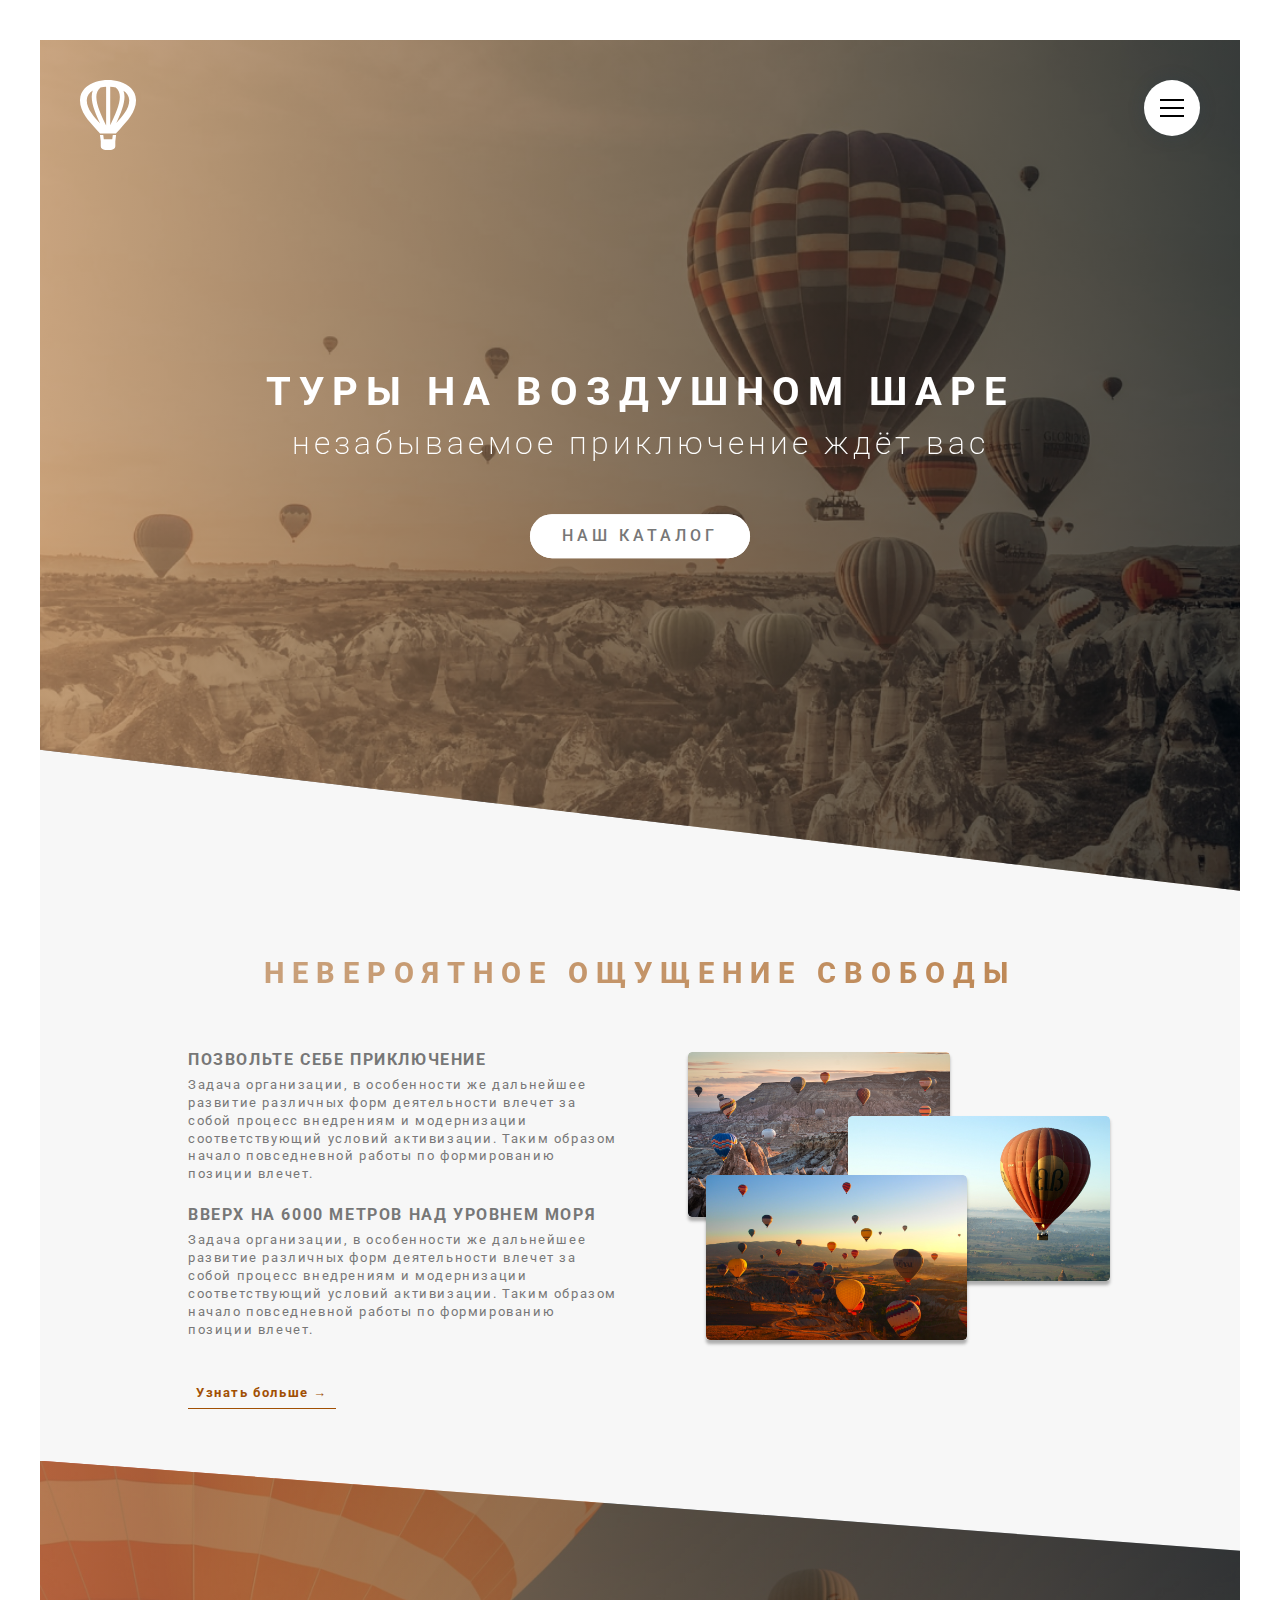
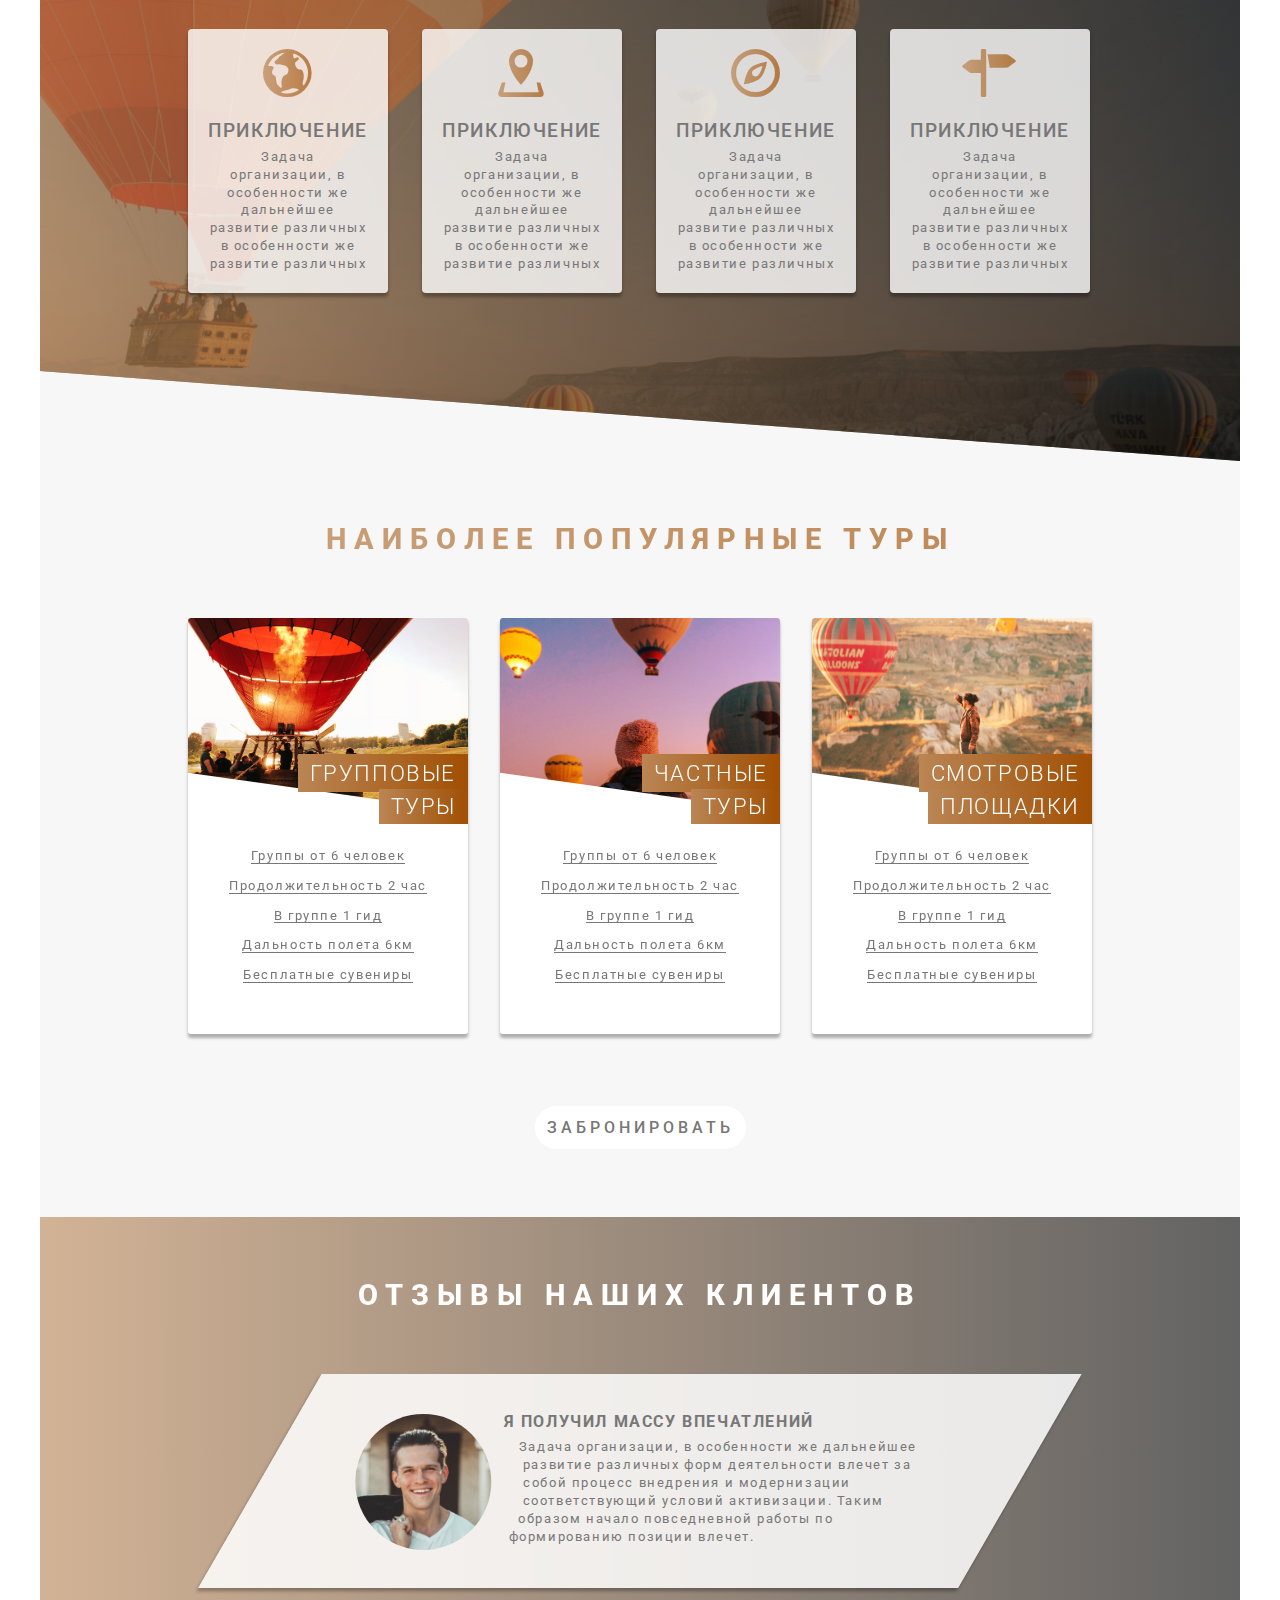
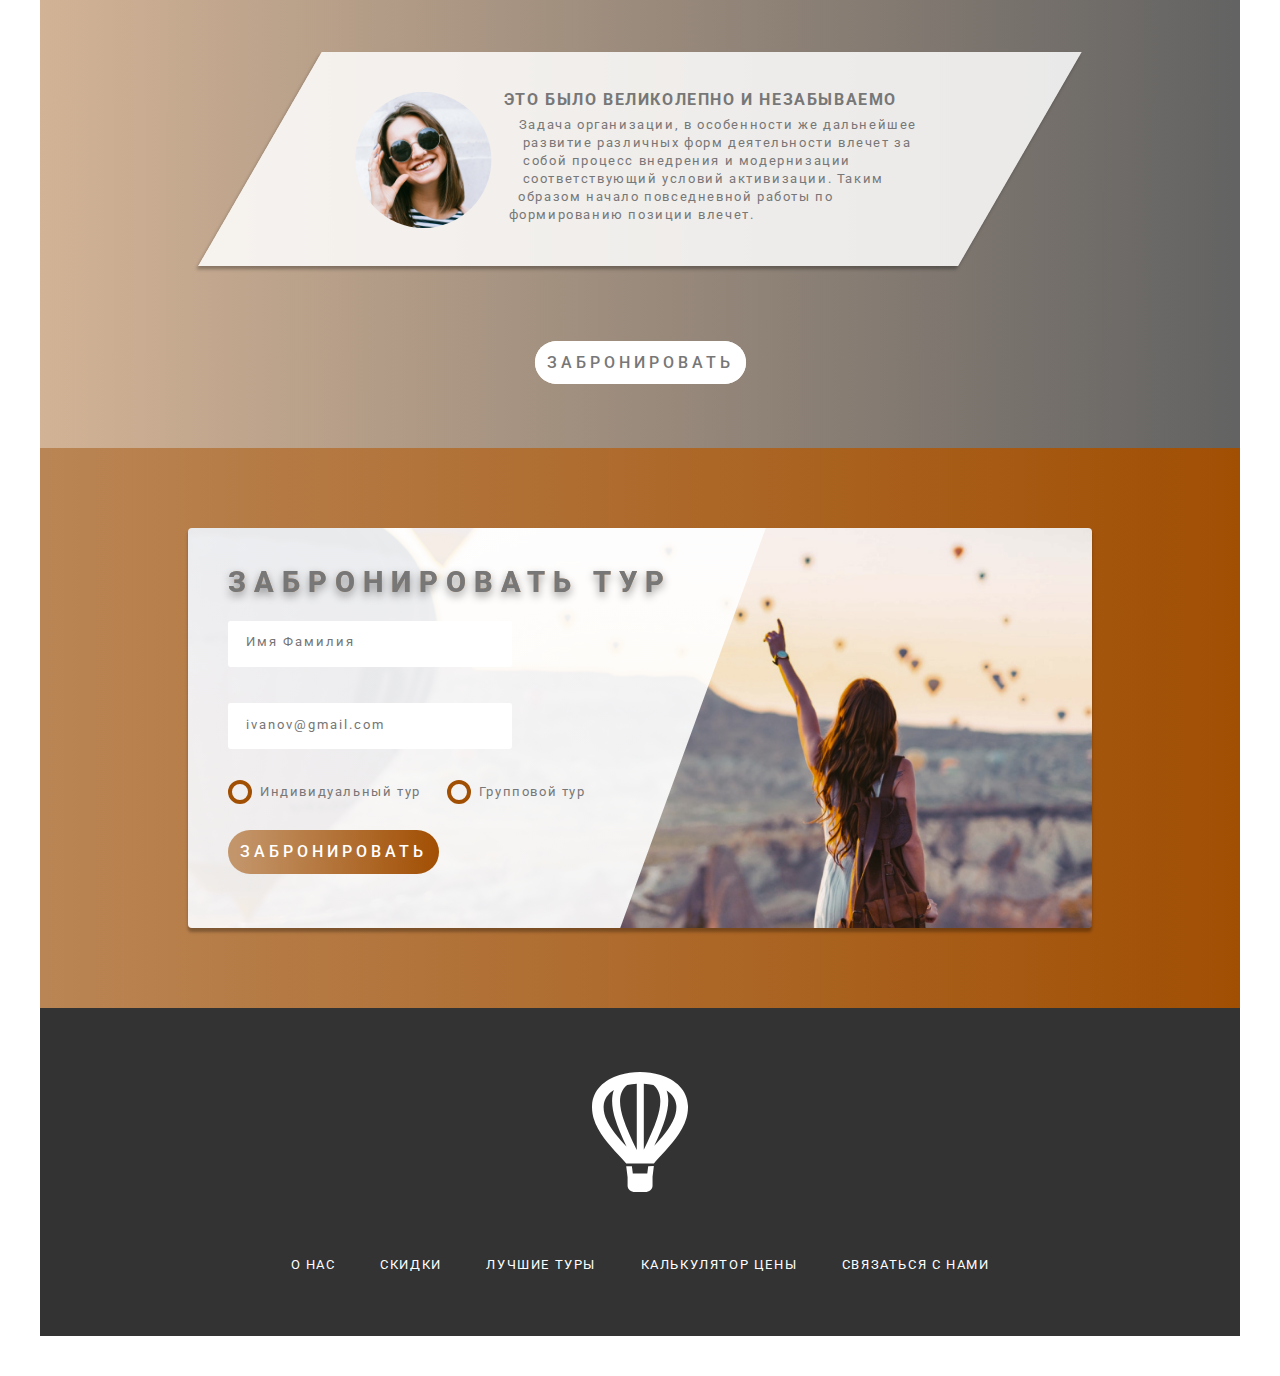
==== commit 1fadb083: "adaptive version for laptop, tablet and phone" ====
--- a/index.html
+++ b/index.html
@@ -23,9 +23,9 @@
             <nav class="navigation__nav">
                 <ul class="navigation__list">
                     <li class="navigation__item"><a href="#secondsection" class="navigation__link">о нас</a></li>
-                    <li class="navigation__item"><a href="#foursection" class="navigation__link">скидки</a></li>
+                    <li class="navigation__item"><a href="#thirdsection" class="navigation__link">скидки</a></li>
                     <li class="navigation__item"><a href="#foursection" class="navigation__link">лучшие туры</a></li>
-                    <li class="navigation__item"><a href="#foursection" class="navigation__link">калькулятор цены</a></li>
+                    <li class="navigation__item"><a href="#firstsection" class="navigation__link">калькулятор цены</a></li>
                     <li class="navigation__item"><a href="#fifthsection" class="navigation__link">связаться с нами</a></li>
                 </ul>
             </nav>
@@ -36,7 +36,7 @@
             <img class="header_logo" src="img/Icon-logo.svg" alt="logo">
             <div class="header_box">
                 <h1 class="header_title">
-                    <span class="header_title_span1">ТУРЫ НА ВОЗДУШНОМ ШАРЕ</span>
+                    <span class="header_title_span1">ТУРЫ НА<br class="br-header"> ВОЗДУШНОМ ШАРЕ</span>
                     <span class="header_title_span2">незабываемое приключение ждёт вас</span>
                 </h1>
                 <a class="btn btn_animated" href="#thirdsection">
@@ -145,7 +145,7 @@
                                     <div class="card-tour__bacSide-box">
                                         <p class="card-tour__text-1">ПОЛНАЯ СТОИМОСТЬ:</p>
                                         <p class="card-tour__text-2">5990₽</p>
-                                        <a class="btn2 btn2_animated" href="#fifthsection">
+                                        <a class="btn2 btn2_animated btn-tab" href="#fifthsection">
                                             ЗАБРОНИРОВАТЬ
                                         </a>
                                     </div>
@@ -175,7 +175,7 @@
                                     <div class="card-tour__bacSide-box">
                                         <p class="card-tour__text-1">ПОЛНАЯ СТОИМОСТЬ:</p>
                                         <p class="card-tour__text-2">5990₽</p>
-                                        <a class="btn2 btn2_animated" href="#fifthsection">
+                                        <a class="btn2 btn2_animated btn-tab" href="#fifthsection">
                                             ЗАБРОНИРОВАТЬ
                                         </a>
                                     </div>
@@ -205,7 +205,7 @@
                                     <div class="card-tour__bacSide-box">
                                         <p class="card-tour__text-1">ПОЛНАЯ СТОИМОСТЬ:</p>
                                         <p class="card-tour__text-2">5990₽</p>
-                                        <a class="btn2 btn2_animated" href="#fifthsection">
+                                        <a class="btn2 btn2_animated btn-tab" href="#fifthsection">
                                             ЗАБРОНИРОВАТЬ
                                         </a>
                                     </div>
@@ -233,7 +233,7 @@
                 <h2 class="title-secondary title-secondary_white margin-bottom-80px">
                     ОТЗЫВЫ НАШИХ КЛИЕНТОВ
                 </h2>
-                <div class="row margin-bottom-80px">
+                <div class="row margin-bottom-80px kill-ficha">
                     <div class="feedback-card">
                         <figure class="feedback-card__img">
                             <img src="img/feedback-1.jpg" alt="persona">
@@ -247,7 +247,7 @@
                         </div>
                     </div>                   
                 </div>
-                <div class="row2 margin-bottom-95px">
+                <div class="row2 margin-bottom-95px kill-ficha">
                     <div class="feedback-card">
                         <figure class="feedback-card__img">
                             <img src="img/feedback-2.jpg" alt="persona">
@@ -262,6 +262,33 @@
                         </div>
                     </div>
                 </div>
+                <div class="feedback-card-killer-ficha">
+                    <div class="feedback-card feedback-card-killer-ficha__one">
+                        <figure class="feedback-card__img">
+                            <img src="img/feedback-1.jpg" alt="persona">
+                            <figcaption class="feedback-card__name">АНТОН РЯБИН</figcaption>
+                        </figure>
+                        <div class="feedback-card__box">
+                            <h3 class="title-third margin-bottom-10px">
+                                Я ПОЛУЧИЛ МАССУ ВПЕЧАТЛЕНИЙ
+                            </h3>
+                            <p class="paragraph">Задача организации, в особенности же дальнейшее развитие различных форм деятельности влечет за собой процесс внедрения и модернизации соответствующий условий активизации. Таким образом начало повседневной работы по формированию позиции влечет.</p>
+                        </div>
+                    </div> 
+                    <div class="feedback-card card-two feedback-card-killer-ficha__two">
+                        <figure class="feedback-card__img">
+                            <img src="img/feedback-2.jpg" alt="persona">
+                            <figcaption class="feedback-card__name">ЛИЗА
+                                ФРОЛОВА</figcaption>
+                        </figure>
+                        <div class="feedback-card__box">
+                            <h3 class="title-third margin-bottom-10px">
+                                ЭТО БЫЛО ВЕЛИКОЛЕПНО И НЕЗАБЫВАЕМО
+                            </h3>
+                            <p class="paragraph">Задача организации, в особенности же дальнейшее развитие различных форм деятельности влечет за собой процесс внедрения и модернизаци соответствующий условий активизации. Таким образом начало повседневной работы по формированию позиции влечет.</p>
+                        </div>
+                    </div> 
+                </div>
                 <div class="text-align-center">
                     <a class="btn2 btn2_animated btn3" href="#fifthsection">
                         ЗАБРОНИРОВАТЬ
@@ -271,7 +298,7 @@
 
             <!--fifth-section-->
             <section id="fifthsection" class="section-form">
-                <div class="row">
+                <div class="row row-killer-ficha">
                     <div class="book">
                         <div class="book__form">
                             <form action="#" class="form">
@@ -307,6 +334,41 @@
                         </div>
                     </div>
                 </div>
+                <div class="book book-two">
+                    <div class="book__form">
+                        <form action="#" class="form">
+                            <h2 class="title-fifth">
+                                ЗАБРОНИРОВАТЬ ТУР
+                            </h2>
+                            <div class="form__group">
+                                <input type="text" class="form__input" placeholder="Имя Фамилия" id="name1" required>
+                                <label for="name1" class="form__label">Ваше Имя и Фамилия</label>
+                            </div>
+                            
+                            <div class="form__group">
+                                <input type="email" class="form__input" placeholder="ivanov@gmail.com" id="email1" required>
+                                <label for="email1" class="form__label">Почтовый адрес</label>
+                            </div>
+
+                            <div class="form__group2">
+                                <div class="form__group-radio2">
+                                    <input type="radio" class="form__input-radio2" id="tour-3" name="cheked">
+                                    <label for="tour-3" class="form__label-radio2"><span class="form__button-radio2"></span>Индивидуальный тур</label>
+                                </div>
+                                <div class="form__group-radio2">
+                                    <input type="radio" class="form__input-radio2" id="tour-4" name="cheked">
+                                    <label for="tour-4" class="form__label-radio2"><span class="form__button-radio2"></span>Групповой тур</label>
+                                </div>
+                            </div>
+
+                            <div class="form__group3">
+                                <button class="btn4 btn4_animated" href="#fifthsection">
+                                ЗАБРОНИРОВАТЬ
+                                </button>
+                            </div>
+                        </form>
+                    </div>
+                </div>
             </section>
         </main>
         <!--footer-->
@@ -322,13 +384,13 @@
                             <a href="#secondsection" class="footer__link">О НАС</a>
                         </li>
                         <li class="footer__item">
-                            <a href="#foursection" class="footer__link">СКИДКИ</a>
+                            <a href="#thirdsection" class="footer__link">СКИДКИ</a>
                         </li>
                         <li class="footer__item">
                             <a href="#foursection" class="footer__link">ЛУЧШИЕ ТУРЫ</a>
                         </li>
                         <li class="footer__item">
-                            <a href="#foursection" class="footer__link">КАЛЬКУЛЯТОР ЦЕНЫ</a>
+                            <a href="#firstsection" class="footer__link">КАЛЬКУЛЯТОР ЦЕНЫ</a>
                         </li>
                         <li class="footer__item">
                             <a href="#fifthsection" class="footer__link">СВЯЗАТЬСЯ С НАМИ</a>
--- a/css/style.css
+++ b/css/style.css
@@ -1 +1 @@
-/*! normalize.css v8.0.1 | MIT License | github.com/necolas/normalize.css */html{line-height:1.15;-webkit-text-size-adjust:100%}body{margin:0}main{display:block}h1{font-size:2em;margin:0.67em 0}hr{box-sizing:content-box;height:0;overflow:visible}pre{font-family:monospace, monospace;font-size:1em}a{background-color:transparent}abbr[title]{border-bottom:none;text-decoration:underline;text-decoration:underline dotted}b,strong{font-weight:bolder}code,kbd,samp{font-family:monospace, monospace;font-size:1em}small{font-size:80%}sub,sup{font-size:75%;line-height:0;position:relative;vertical-align:baseline}sub{bottom:-0.25em}sup{top:-0.5em}img{border-style:none}button,input,optgroup,select,textarea{font-family:inherit;font-size:100%;line-height:1.15;margin:0}button,input{overflow:visible}button,select{text-transform:none}button,[type="button"],[type="reset"],[type="submit"]{-webkit-appearance:button}button::-moz-focus-inner,[type="button"]::-moz-focus-inner,[type="reset"]::-moz-focus-inner,[type="submit"]::-moz-focus-inner{border-style:none;padding:0}button:-moz-focusring,[type="button"]:-moz-focusring,[type="reset"]:-moz-focusring,[type="submit"]:-moz-focusring{outline:1px dotted ButtonText}fieldset{padding:0.35em 0.75em 0.625em}legend{box-sizing:border-box;color:inherit;display:table;max-width:100%;padding:0;white-space:normal}progress{vertical-align:baseline}textarea{overflow:auto}[type="checkbox"],[type="radio"]{box-sizing:border-box;padding:0}[type="number"]::-webkit-inner-spin-button,[type="number"]::-webkit-outer-spin-button{height:auto}[type="search"]{-webkit-appearance:textfield;outline-offset:-2px}[type="search"]::-webkit-search-decoration{-webkit-appearance:none}::-webkit-file-upload-button{-webkit-appearance:button;font:inherit}details{display:block}summary{display:list-item}template{display:none}[hidden]{display:none}html,body,div,span,applet,object,iframe,h1,h2,h3,h4,h5,h6,p,blockquote,pre,a,abbr,acronym,address,big,cite,code,del,dfn,em,img,ins,kbd,q,s,samp,small,strike,strong,sub,sup,tt,var,b,u,i,center,dl,dt,dd,ol,ul,li,fieldset,form,label,legend,table,caption,tbody,tfoot,thead,tr,th,td,article,aside,canvas,details,embed,figure,figcaption,footer,header,hgroup,menu,nav,output,ruby,section,summary,time,mark,audio,video{margin:0;padding:0;border:0;font-size:100%;font:inherit;vertical-align:baseline}article,aside,details,figcaption,figure,footer,header,hgroup,menu,nav,section{display:block}html{height:100%}body{line-height:1}ol,ul{list-style:none}blockquote,q{quotes:none}blockquote:before,blockquote:after,q:before,q:after{content:'';content:none}table{border-collapse:collapse;border-spacing:0}@keyframes LeftToRight{0%{opacity:0;transform:translateX(-10rem)}80%{transform:translateX(1.6rem)}100%{opacity:1;transform:translateX(0px)}}@keyframes RightToLeft{0%{opacity:0;transform:translateX(10rem)}80%{transform:translateX(-1.6rem)}100%{opacity:1;transform:translateX(0px)}}@keyframes DownToUp{0%{opacity:0;transform:translateY(6rem)}80%{transform:translateY(-1rem)}100%{opacity:1;transform:translateY(0px)}}*,::after,::before{box-sizing:border-box}html{font-size:10px}body{font-family:Roboto,serif;font-weight:400;color:#777;font-size:1.6rem;letter-spacing:0.2rem;background-color:#fff;padding:5rem}.container{background:#FAFAFA;width:100%;position:relative;background-color:#F7F7F7;position:relative;z-index:0}html{scroll-behavior:smooth}.header_title{text-align:center;color:#fff}.header_title_span1{display:block;font-size:5rem;font-weight:700;line-height:6rem;letter-spacing:1rem;margin-bottom:1rem;animation-name:LeftToRight;animation-duration:1.1s;animation-delay:0.3s;animation-timing-function:ease;backface-visibility:hidden;animation-fill-mode:backwards}.header_title_span2{display:block;font-size:4rem;font-weight:200;line-height:4.8rem;letter-spacing:0.5rem;animation-name:RightToLeft;animation-duration:1.1s;animation-delay:0.3s;animation-timing-function:ease;backface-visibility:hidden;margin-bottom:6.5rem;animation-fill-mode:backwards}.title-secondary{font-size:3.6rem;letter-spacing:1rem;font-weight:800;text-align:center;background:linear-gradient(90.05deg, rgba(186,133,84,0.7) 0.03%, rgba(161,79,3,0.7) 99.94%);-webkit-background-clip:text;color:transparent;transition:all 0.4s;backface-visibility:hidden;margin-bottom:8rem}.title-secondary:hover{transform:skewY(2deg) skewX(15deg) scale(1.1);filter:drop-shadow(0px 4px 4px rgba(0,0,0,0.45))}.title-secondary_white{color:#fff}.title-fifth{font-size:3.6rem;letter-spacing:1rem;font-weight:800;background:linear-gradient(90.05deg, rgba(186,133,84,0.7) 0.03%, rgba(161,79,3,0.7) 99.94%);-webkit-background-clip:text;color:#777;transition:all 0.4s;backface-visibility:hidden;margin-bottom:3rem;filter:drop-shadow(0px 4px 4px rgba(0,0,0,0.4))}.title-fifth_white{color:#fff}.title-third{font-size:2rem;letter-spacing:0.2rem;text-transform:uppercase;font-weight:700}.paragraph{font-size:1.6rem;letter-spacing:0.2rem;line-height:140%;font-weight:400}.section-adventure__title{font-weight:500;font-size:20px}.margin-bottom-10px{margin-bottom:1rem}.margin-bottom-30px{margin-bottom:3rem}.margin-bottom-50px{margin-bottom:5rem}.margin-bottom-80px{margin-bottom:8rem}.margin-bottom-95px{margin-bottom:9.5rem}.padding-top-80px{padding-top:8rem}.text-align-center{text-align:center}.btn:link,.btn:visited{text-decoration:none;color:#777;padding:1.5rem 4rem;background:#fff;border-radius:5rem;display:inline-block;transition:all 0.2s;font-size:2rem;font-weight:500;line-height:2.4rem;letter-spacing:0.5rem;position:relative}.btn:hover{transform:translateY(-3px);box-shadow:0px 4px 4px rgba(0,0,0,0.3)}.btn:hover::after{opacity:0;transform:scaleX(1.5) scaleY(1.8)}.btn:active{transform:translateY(-1px);box-shadow:0px 4px 4px rgba(0,0,0,0.1)}.btn::after{content:"";background:#fff;width:100%;height:100%;border-radius:5rem;display:inline-block;position:absolute;top:0;left:0;z-index:-1;transition:all 0.4s}.btn_animated{animation:DownToUp 0.8s ease-out 0.5s;animation-fill-mode:backwards}.btn2:link,.btn2:visited{text-decoration:none;color:#777;padding:1.5rem;background:#fff;border-radius:5rem;display:inline-block;transition:all 0.2s;font-size:2rem;font-weight:500;line-height:2.4rem;letter-spacing:0.5rem;position:relative}.btn2:hover{transform:translateY(-3px);box-shadow:0px 4px 4px rgba(0,0,0,0.3)}.btn2:active{transform:translateY(-1px);box-shadow:0px 4px 4px rgba(0,0,0,0.1)}.btn2::after{content:"";background:#fff;width:100%;height:100%;border-radius:5rem;display:inline-block;position:absolute;top:0;left:0;z-index:-1;transition:all 0.4s}.btn3:hover::after{opacity:0;transform:scaleX(1.5) scaleY(1.8)}.btn4,.btn4:link,.btn4:visited{text-decoration:none;color:#fff;padding:1.5rem;background:linear-gradient(90deg, #C3956A 3.65%, #A24F03 100%);border-radius:5rem;display:inline-block;transition:all 0.2s;font-size:2rem;font-weight:500;line-height:2.4rem;letter-spacing:0.5rem;position:relative;border:none}.btn4:hover{transform:translateY(-3px);box-shadow:0px 4px 4px rgba(0,0,0,0.3)}.btn4:active{transform:translateY(-1px);box-shadow:0px 4px 4px rgba(0,0,0,0.1)}.btn4::after{content:"";background:linear-gradient(90deg, #C3956A 3.65%, #A24F03 100%);width:100%;height:100%;border-radius:5rem;display:inline-block;position:absolute;top:0;left:0;z-index:-1;transition:all 0.4s}.btm-text{margin-bottom:6.5rem}.btm-text:link,.btm-text:visited{font-size:1.6rem;letter-spacing:0.2rem;font-weight:700;color:#A14F03;text-decoration:none;padding:1rem;border-bottom:1px #A14F03 solid;display:inline-block;transition:0.5s all}.btm-text:hover{background-color:#A14F03;color:#fff;transition:0.3s all;box-shadow:0px 0.4rem 0.4rem rgba(0,0,0,0.3);transform:translateY(-0.2rem)}.btm-text:active{transform:translateY(0)}.composition{position:relative}.composition_photo{width:56%;box-shadow:0px 0.4rem 0.4rem rgba(0,0,0,0.3);border-radius:0.5rem;position:absolute;z-index:10;transition:all 0.4s;outline-offset:0.5rem}.composition_photo_n1{top:0;left:4rem}.composition_photo_n2{top:8rem;left:24rem}.composition_photo_n3{top:15.4rem;left:6.2rem}.composition_photo:hover{outline:0.6rem solid #A14F03;transform:scale(1.1);z-index:20}.composition:hover .composition_photo:not(:hover){transform:scale(0.9)}.adventure-card{padding:2.5rem;background-color:rgba(255,255,255,0.8);border-radius:0.5rem;box-shadow:0px 0.4rem 0.4rem rgba(0,0,0,0.3);text-align:center;transition:0.3s all;width:25rem}.adventure-card:hover{transform:translateY(-1.8rem) scale(1.02)}.adventure-card__icon{font-size:6rem;background:linear-gradient(90.05deg, rgba(186,133,84,0.7) 0.03%, rgba(161,79,3,0.7) 99.94%);-webkit-background-clip:text;color:transparent;display:inline-block}.card-tour{height:52rem;perspective:150rem;-moz-perspective:150rem;position:relative;margin-bottom:1rem}.card-tour__side{height:52rem;transition:0.7s all ease-out;color:#fff;position:absolute;top:0;left:0;width:100%;backface-visibility:hidden}.card-tour__side_front{background:#fff;box-shadow:0px 0.4rem 0.4rem rgba(0,0,0,0.3);border-radius:3px}.card-tour__side_back{background:linear-gradient(120deg, #c3956a 0.03%, #a14f03 99.94%);transform:rotateY(180deg);box-shadow:0px 0.4rem 0.4rem rgba(0,0,0,0.3);border-radius:3px}.card-tour:hover .card-tour__side_front{transform:rotateY(-180deg)}.card-tour:hover .card-tour__side_back{transform:rotateY(0deg)}.card-tour__img{background-blend-mode:hard-light;height:24.5rem;background:#BA8554 url("../img/card-1.jpg") center/cover no-repeat;clip-path:polygon(0 0, 100% 0, 100% 99%, 0 79%);margin-bottom:4.5rem;border-radius:3px}.card-tour__img2{background-blend-mode:hard-light;height:24.5rem;background:#BA8554 url("../img/card-2.jpg") center/cover no-repeat;clip-path:polygon(0 0, 100% 0, 100% 99%, 0 79%);margin-bottom:4.5rem;border-radius:3px}.card-tour__img3{background-blend-mode:hard-light;height:24.5rem;background:#BA8554 url("../img/card-3.jpg") center/cover no-repeat;clip-path:polygon(0 0, 100% 0, 100% 99%, 0 79%);margin-bottom:4.5rem;border-radius:3px}.card-tour__title{font-size:2.8rem;letter-spacing:0.2rem;font-weight:300;text-transform:uppercase;text-align:right;position:absolute;top:18rem;right:0rem}.card-tour__span{background:linear-gradient(90deg, #BA8554, #A14F03 99.94%);padding:0.8rem 1.5rem}.card-tour__span_2{position:absolute;top:3.4rem;right:0}.card-tour__descr ul{list-style:none;margin:0;text-align:center}.card-tour__descr ul li{font-size:1.6rem;letter-spacing:0.2rem;color:#777;border-bottom:1px solid #777;display:inline-block;width:auto}.card-tour__descr ul li:not(:last-child){margin-bottom:2rem}.card-tour__bacSide-box{padding-top:10rem;text-align:center}.card-tour__text-1{font-size:1.6rem;font-weight:200;margin-bottom:9rem}.card-tour__text-2{font-size:6rem;margin-bottom:9rem}.feedback-card{width:105.7rem;height:26.7rem;background:rgba(255,255,255,0.85);box-shadow:0px 0.4rem 0.4rem rgba(0,0,0,0.3);margin:0 auto;padding:5rem 0 0 12rem;transform:skewX(150deg);position:relative}.feedback-card>*{transform:skewX(-150deg)}.feedback-card__img{width:17rem;height:17rem;background:white-gray;float:left;border-radius:100rem;shape-outside:circle(50% at 50% 50%);-webkid-shape-outside:circle(50% at 50% 50%);margin-right:5rem;overflow:hidden}.feedback-card__img img{width:100%;transform:scale(1.1);transition:0.4s all}.feedback-card__name{position:absolute;top:50%;left:50%;transform:translate(-50%, -10%);opacity:0;text-align:center;font-size:2.4rem;color:#fff;letter-spacing:0.2rem;font-weight:400}.feedback-card:hover .feedback-card__name{transform:translate(-50%, -50%);opacity:1;transition:0.4s all}.feedback-card:hover img{transform:scale(1);filter:blur(0.3rem) brightness(65%)}.bg-video{position:absolute;left:0;top:0;height:100%;z-index:-2;object:cover}.bg-gradient{position:absolute;left:0;top:0;width:100%;height:100%;z-index:-1;background:linear-gradient(90.05deg, #BA8554, #000);opacity:0.6}.book{height:50rem;background:linear-gradient(110deg, rgba(255,255,255,0.9), rgba(255,255,255,0.9) 55%, rgba(195,149,106,0) 55.1%, rgba(195,149,106,0)),url("../img/bg-form.jpg") no-repeat top center/cover;box-shadow:0px 0.4rem 0.4rem rgba(0,0,0,0.3);border-radius:0.5rem;overflow:hidden;padding:5rem}.form__group:not(:last-child){margin-bottom:3rem}.form__group2{margin-bottom:4rem}.form__input{font-weight:400;letter-spacing:2px;font-size:1.6rem;color:#000;padding:1.8rem 0 1.8rem 2.2rem;background:#fff;border:none;border-bottom:0.3rem solid transparent;border-radius:0.3rem;width:35.5rem}.form__input:focus{outline:none;border-bottom:0.3rem solid #66D763}.form__input:focus:invalid{border-bottom:0.3rem solid #D76363}.form__label{font-size:1.6rem;letter-spacing:0.2rem;font-weight:400;display:block;margin-top:1rem;margin-left:1.6rem;transition:0.4s all}.form__input:placeholder-shown+.form__label{opacity:0;visibility:hidden;transform:translateY(-3rem)}.form__group-radio{width:26%;display:inline-block}.form__input-radio{display:none}.form__label-radio{cursor:pointer;position:relative;padding-left:4rem}.form__button-radio{height:3rem;width:3rem;border-radius:50%;border:0.5rem solid #A14F03;display:block;position:absolute;left:0;top:-0.45rem}.form__button-radio::after{content:"";display:block;height:1.5rem;width:1.5rem;border-radius:50%;background:linear-gradient(140deg, #C3956A 3.65%, #A24F03 100%);position:absolute;top:50%;left:50%;transform:translate(-50%, -50%);opacity:0;transition:0.1s all}.form__input-radio:checked ~ .form__label-radio .form__button-radio::after{opacity:1}.header{height:95vh;background:linear-gradient(90.05deg, rgba(186,133,84,0.7) 0.03%, rgba(1,1,1,0.7) 99.94%),url("../img/pexels-mehmet-turgut-kirkgoz-5865634 2.jpg") center/cover no-repeat;clip-path:polygon(0 0, 100% 0, 100% 99.5%, 0 83%)}.header_logo{position:absolute;left:5rem;top:5rem}.header_box{position:absolute;top:47vh;left:50%;transform:translate(-50%, -50%);width:100%;text-align:center}.row{max-width:114rem;margin:0 auto}.row:not(:last-child){margin-bottom:8rem}.row::after{content:"";display:table;clear:both}.col-1-of-2{width:calc( (100% - 6rem ) / 2 )}.col-1-of-3{width:calc( (100% - 2 * 6rem ) / 3 )}.col-2-of-3{width:calc( 2 * ((100% - 2 * 6rem) / 3 ) + 6rem )}.col-1-of-4{width:calc( ( 100% - 3 * 6rem) / 4 )}.col-2-of-4{width:calc( 2 * ((100% - 3 * 6rem) / 4 ) + 6rem )}.col-3-of-4{width:calc( 3 * ((100% - 3 * 6rem) / 4 ) + 2 * 6rem )}[class^="col-"]{float:left}[class^="col-"]:not(:last-child){margin-right:6rem}.section-about{background:#F7F7F7}.footer{background:#333;padding:8rem 0 8rem 0}.footer__logo{width:12rem}.footer__list{list-style:none;text-align:center}.footer__item{display:inline-block}.footer__item:not(:last-child){margin-right:5rem}.footer__link:link,.footer__link:visited{color:#fff;text-decoration:none;letter-spacing:0.2rem;display:inline-block;transition:0.2s all}.footer__link:hover{transform:rotate(5deg) scale(1.2);color:#fd8f27;filter:drop-shadow(0px 4px 4px rgba(0,0,0,0.4))}.navigation__toggle{display:none}.navigation__button{background-color:#fff;height:7rem;width:7rem;border-radius:50%;position:fixed;top:10rem;right:10rem;z-index:120;text-align:center;box-shadow:0px 0px 15px 2px rgba(34,60,80,0.2);cursor:pointer}.navigation__backgroung{width:6.8rem;height:6.8rem;border-radius:50%;background:radial-gradient(#eb7c32, #A14F03);position:fixed;top:10.1rem;right:10.1rem;z-index:100;transition:all 1.5s;opacity:0.8}.navigation__nav{height:100vh;width:0;position:fixed;right:0;top:0;z-index:110;transition:all 1.1s cubic-bezier(0.68, -0.6, 0.32, 1.6);opacity:-2}.navigation__list{position:absolute;top:50%;left:50%;transform:translate(-50%, -50%);list-style:none;width:300%}.navigation__item{text-align:center;margin-bottom:5rem}.navigation__item:last-child{margin-bottom:0}.navigation__link:link,.navigation__link:visited{font-size:4rem;color:#fff;letter-spacing:0.5rem;text-decoration:none;text-transform:uppercase;background:linear-gradient(120deg, transparent 0%, transparent 50%, #fff 50%);background-size:220%;transition:all 0.65s;display:inline-block;padding:1rem 2rem}.navigation__link:hover,.navigation__link:active{background-position:100%;color:#A14F03;transform:translateX(1rem)}.navigation__toggle:checked ~ .navigation__backgroung{transform:scale(90)}.navigation__toggle:checked ~ .navigation__nav{width:100%;opacity:1}.navigation__icon{position:relative;margin-top:34px}.navigation__icon,.navigation__icon::before,.navigation__icon::after{width:30px;height:2px;background:#000;display:inline-block}.navigation__icon::before,.navigation__icon::after{content:"";position:absolute;left:0;transition:all 0.2s}.navigation__icon::before{top:-10px}.navigation__icon::after{top:10px}.navigation__button:hover .navigation__icon::before{top:-12px}.navigation__button:hover .navigation__icon::after{top:12px}.navigation__toggle:checked+.navigation__button .navigation__icon{background:transparent}.navigation__toggle:checked+.navigation__button .navigation__icon::before{top:0;transform:rotate(135deg)}.navigation__toggle:checked+.navigation__button .navigation__icon::after{top:0;transform:rotate(-135deg)}.section-about{padding-top:8rem}.section-adventure{background-color:#F7F7F7;padding:21rem 0;background:linear-gradient(90.05deg, rgba(186,133,84,0.7) 0.03%, rgba(1,1,1,0.7) 99.94%),url("../img/section-adventure.jpg") center/cover no-repeat;clip-path:polygon(0 0, 100% 15%, 100% 100%, 0 85%)}.section-tour{padding-bottom:8.5rem}.section-feedback{padding:8rem 0;position:relative;overflow:hidden}.section-form{padding:10rem;background:linear-gradient(90deg, #BA8554, #A14F03)}
+/*! normalize.css v8.0.1 | MIT License | github.com/necolas/normalize.css */html{line-height:1.15;-webkit-text-size-adjust:100%}body{margin:0}main{display:block}h1{font-size:2em;margin:0.67em 0}hr{box-sizing:content-box;height:0;overflow:visible}pre{font-family:monospace, monospace;font-size:1em}a{background-color:transparent}abbr[title]{border-bottom:none;text-decoration:underline;text-decoration:underline dotted}b,strong{font-weight:bolder}code,kbd,samp{font-family:monospace, monospace;font-size:1em}small{font-size:80%}sub,sup{font-size:75%;line-height:0;position:relative;vertical-align:baseline}sub{bottom:-0.25em}sup{top:-0.5em}img{border-style:none}button,input,optgroup,select,textarea{font-family:inherit;font-size:100%;line-height:1.15;margin:0}button,input{overflow:visible}button,select{text-transform:none}button,[type="button"],[type="reset"],[type="submit"]{-webkit-appearance:button}button::-moz-focus-inner,[type="button"]::-moz-focus-inner,[type="reset"]::-moz-focus-inner,[type="submit"]::-moz-focus-inner{border-style:none;padding:0}button:-moz-focusring,[type="button"]:-moz-focusring,[type="reset"]:-moz-focusring,[type="submit"]:-moz-focusring{outline:1px dotted ButtonText}fieldset{padding:0.35em 0.75em 0.625em}legend{box-sizing:border-box;color:inherit;display:table;max-width:100%;padding:0;white-space:normal}progress{vertical-align:baseline}textarea{overflow:auto}[type="checkbox"],[type="radio"]{box-sizing:border-box;padding:0}[type="number"]::-webkit-inner-spin-button,[type="number"]::-webkit-outer-spin-button{height:auto}[type="search"]{-webkit-appearance:textfield;outline-offset:-2px}[type="search"]::-webkit-search-decoration{-webkit-appearance:none}::-webkit-file-upload-button{-webkit-appearance:button;font:inherit}details{display:block}summary{display:list-item}template{display:none}[hidden]{display:none}html,body,div,span,applet,object,iframe,h1,h2,h3,h4,h5,h6,p,blockquote,pre,a,abbr,acronym,address,big,cite,code,del,dfn,em,img,ins,kbd,q,s,samp,small,strike,strong,sub,sup,tt,var,b,u,i,center,dl,dt,dd,ol,ul,li,fieldset,form,label,legend,table,caption,tbody,tfoot,thead,tr,th,td,article,aside,canvas,details,embed,figure,figcaption,footer,header,hgroup,menu,nav,output,ruby,section,summary,time,mark,audio,video{margin:0;padding:0;border:0;font-size:100%;font:inherit;vertical-align:baseline}article,aside,details,figcaption,figure,footer,header,hgroup,menu,nav,section{display:block}html{height:100%}body{line-height:1}ol,ul{list-style:none}blockquote,q{quotes:none}blockquote:before,blockquote:after,q:before,q:after{content:'';content:none}table{border-collapse:collapse;border-spacing:0}@keyframes LeftToRight{0%{opacity:0;transform:translateX(-10rem)}80%{transform:translateX(1.6rem)}100%{opacity:1;transform:translateX(0px)}}@keyframes RightToLeft{0%{opacity:0;transform:translateX(10rem)}80%{transform:translateX(-1.6rem)}100%{opacity:1;transform:translateX(0px)}}@keyframes DownToUp{0%{opacity:0;transform:translateY(6rem)}80%{transform:translateY(-1rem)}100%{opacity:1;transform:translateY(0px)}}*,::after,::before{box-sizing:border-box}html{font-size:62.5%;scroll-behavior:smooth}@media (max-width: 1360px){html{font-size:50%}}@media (max-width: 1065px){html{font-size:36%}}@media (max-width: 767px){html{font-size:25%}}@media (min-width: 1940px){html{font-size:75%}}body{font-family:Roboto,serif;font-weight:400;color:#777;font-size:1.6rem;letter-spacing:.2rem;background-color:#fff;padding:5rem}.container{background:#FAFAFA;width:100%;position:relative;background-color:#F7F7F7;position:relative;z-index:0}.header_title{text-align:center;color:#fff}.header_title_span1{display:block;font-size:5rem;font-weight:700;line-height:6rem;letter-spacing:1rem;margin-bottom:1rem;animation-name:LeftToRight;animation-duration:1.1s;animation-delay:.3s;animation-timing-function:ease;backface-visibility:hidden;animation-fill-mode:backwards}@media (max-width: 767px){.header_title_span1{font-size:6rem}}.header_title_span2{display:block;font-size:4rem;font-weight:200;line-height:4.8rem;letter-spacing:.5rem;animation-name:RightToLeft;animation-duration:1.1s;animation-delay:.3s;animation-timing-function:ease;backface-visibility:hidden;margin-bottom:6.5rem;animation-fill-mode:backwards}@media (max-width: 767px){.header_title_span2{font-size:3rem}}.br-header{display:none}@media (max-width: 767px){.br-header{display:block}}.title-secondary{font-size:3.6rem;letter-spacing:1rem;font-weight:800;text-align:center;background:linear-gradient(90.05deg, rgba(186,133,84,0.7) .03%, rgba(161,79,3,0.7) 99.94%);-webkit-background-clip:text;color:transparent;transition:all .4s;backface-visibility:hidden;margin-bottom:8rem}.title-secondary:hover{transform:skewY(2deg) skewX(15deg) scale(1.1);filter:drop-shadow(0px 4px 4px rgba(0,0,0,0.45))}.title-secondary_white{color:#fff}.title-fifth{font-size:3.6rem;letter-spacing:1rem;font-weight:800;background:linear-gradient(90.05deg, rgba(186,133,84,0.7) .03%, rgba(161,79,3,0.7) 99.94%);-webkit-background-clip:text;color:#777;transition:all .4s;backface-visibility:hidden;margin-bottom:3rem;filter:drop-shadow(0px 4px 4px rgba(0,0,0,0.4))}@media (max-width: 767px){.title-fifth{font-size:3.8rem;color:#fff}}.title-fifth_white{color:#fff}.title-third{font-size:2rem;letter-spacing:.2rem;text-transform:uppercase;font-weight:700}@media (max-width: 767px){.title-third{font-size:2.9rem}}.paragraph{font-size:1.6rem;letter-spacing:.2rem;line-height:140%;font-weight:400}@media (max-width: 767px){.paragraph{font-size:2.5rem}}.section-adventure__title{font-weight:500;font-size:19px}@media (max-width: 1065px){.section-adventure__title{font-size:12px}}@media (max-width: 767px){.section-adventure__title{font-size:13.5px}}.margin-bottom-10px{margin-bottom:1rem}.margin-bottom-30px{margin-bottom:3rem}.margin-bottom-50px{margin-bottom:5rem}.margin-bottom-80px{margin-bottom:8rem}.margin-bottom-95px{margin-bottom:9.5rem}.padding-top-80px{padding-top:8rem}.text-align-center{text-align:center}.btn:link,.btn:visited{text-decoration:none;color:#777;padding:1.5rem 4rem;background:#fff;border-radius:5rem;display:inline-block;transition:all .2s;font-size:2rem;font-weight:500;line-height:2.4rem;letter-spacing:.5rem;position:relative}@media (max-width: 767px){.btn:link,.btn:visited{font-size:4rem;line-height:7.4rem}}.btn:hover{transform:translateY(-3px);box-shadow:0px 4px 4px rgba(0,0,0,0.3)}.btn:hover::after{opacity:0;transform:scaleX(1.5) scaleY(1.8)}.btn:active{transform:translateY(-1px);box-shadow:0px 4px 4px rgba(0,0,0,0.1)}.btn::after{content:"";background:#fff;width:100%;height:100%;border-radius:5rem;display:inline-block;position:absolute;top:0;left:0;z-index:-1;transition:all .4s}.btn_animated{animation:DownToUp .8s ease-out .5s;animation-fill-mode:backwards}.btn2:link,.btn2:visited{text-decoration:none;color:#777;padding:1.5rem;background:#fff;border-radius:5rem;display:inline-block;transition:all .2s;font-size:2rem;font-weight:500;line-height:2.4rem;letter-spacing:.5rem;position:relative}@media (max-width: 767px){.btn2:link,.btn2:visited{font-size:3rem;padding:4rem}}.btn2:hover{transform:translateY(-3px);box-shadow:0px 4px 4px rgba(0,0,0,0.3)}.btn2:active{transform:translateY(-1px);box-shadow:0px 4px 4px rgba(0,0,0,0.1)}.btn2::after{content:"";background:#fff;width:100%;height:100%;border-radius:5rem;display:inline-block;position:absolute;top:0;left:0;z-index:-1;transition:all .4s}.btn3:hover::after{opacity:0;transform:scaleX(1.5) scaleY(1.8)}.btn4,.btn4:link,.btn4:visited{text-decoration:none;color:#fff;padding:1.5rem;background:linear-gradient(90deg, #C3956A 3.65%, #A24F03 100%);border-radius:5rem;display:inline-block;transition:all .2s;font-size:2rem;font-weight:500;line-height:2.4rem;letter-spacing:.5rem;position:relative;border:none}@media (max-width: 767px){.btn4,.btn4:link,.btn4:visited{padding:3.5rem;font-size:3.3rem}}.btn4:hover{transform:translateY(-3px);box-shadow:0px 4px 4px rgba(0,0,0,0.3)}.btn4:active{transform:translateY(-1px);box-shadow:0px 4px 4px rgba(0,0,0,0.1)}.btn4::after{content:"";background:linear-gradient(90deg, #C3956A 3.65%, #A24F03 100%);width:100%;height:100%;border-radius:5rem;display:inline-block;position:absolute;top:0;left:0;z-index:-1;transition:all .4s}@media (max-width: 1065px){.btn-tab{display:none !important}}.btm-text{margin-bottom:6.5rem}.btm-text:link,.btm-text:visited{font-size:1.6rem;letter-spacing:.2rem;font-weight:700;color:#A14F03;text-decoration:none;padding:1rem;border-bottom:1px #A14F03 solid;display:inline-block;transition:.5s all}@media (max-width: 767px){.btm-text:link,.btm-text:visited{font-size:3.4rem}}.btm-text:hover{background-color:#A14F03;color:#fff;transition:.3s all;box-shadow:0px .4rem .4rem rgba(0,0,0,0.3);transform:translateY(-0.2rem)}.btm-text:active{transform:translateY(0)}.composition{position:relative}.composition_photo{width:60%;box-shadow:0px .4rem .4rem rgba(0,0,0,0.3);border-radius:.5rem;position:absolute;z-index:10;transition:all .4s}.composition_photo_n1{top:0;left:4rem}.composition_photo_n2{top:8rem;left:24rem}.composition_photo_n3{top:15.4rem;left:6.2rem}.composition_photo:hover{transform:scale(1.1);z-index:20}.composition:hover .composition_photo:not(:hover){transform:scale(.9)}.adventure-card{padding:2.5rem;background-color:rgba(255,255,255,0.8);border-radius:.5rem;box-shadow:0px .4rem .4rem rgba(0,0,0,0.3);text-align:center;transition:.3s all;width:25rem}@media (max-width: 767px){.adventure-card{width:100%}}.adventure-card:hover{transform:translateY(-1.8rem) scale(1.02)}.adventure-card__icon{font-size:6rem;background:linear-gradient(90.05deg, rgba(186,133,84,0.7) .03%, rgba(161,79,3,0.7) 99.94%);-webkit-background-clip:text;color:transparent;display:inline-block}@media (max-width: 767px){.adventure-card__icon{font-size:9rem}}.card-tour{height:52rem;perspective:150rem;-moz-perspective:150rem;position:relative;margin-bottom:1rem}@media (max-width: 1065px){.card-tour{height:auto}}@media (max-width: 767px){.card-tour{margin-bottom:5rem}}.card-tour__side{height:52rem;transition:.7s all ease-out;color:#fff;position:absolute;top:0;left:0;width:100%;backface-visibility:hidden}@media (max-width: 1065px){.card-tour__side{height:auto;position:relative}}.card-tour__side_front{background:#fff;box-shadow:0px .4rem .4rem rgba(0,0,0,0.3);border-radius:3px;padding-bottom:8rem}.card-tour__side_back{background:linear-gradient(120deg, #c3956a .03%, #a14f03 99.94%);transform:rotateY(180deg);box-shadow:0px .4rem .4rem rgba(0,0,0,0.3);border-radius:3px}@media (max-width: 1065px){.card-tour__side_back{transform:rotateY(0deg);clip-path:polygon(0 0, 100% 15%, 100% 99%, 0 100%);margin-top:-7rem}}.card-tour:hover .card-tour__side_front{transform:rotateY(-180deg)}@media (max-width: 1065px){.card-tour:hover .card-tour__side_front{transform:rotateY(0deg)}}.card-tour:hover .card-tour__side_back{transform:rotateY(0deg)}.card-tour__img{background-blend-mode:hard-light;height:24.5rem;background:#BA8554 url("../img/card-1.jpg") center/cover no-repeat;clip-path:polygon(0 0, 100% 0, 100% 99%, 0 79%);margin-bottom:4.5rem;border-radius:3px}@media (max-width: 767px){.card-tour__img{height:35.5rem;margin-bottom:8rem}}.card-tour__img2{background-blend-mode:hard-light;height:24.5rem;background:#BA8554 url("../img/card-2.jpg") center/cover no-repeat;clip-path:polygon(0 0, 100% 0, 100% 99%, 0 79%);margin-bottom:4.5rem;border-radius:3px}@media (max-width: 767px){.card-tour__img2{height:35.5rem;margin-bottom:8rem}}.card-tour__img3{background-blend-mode:hard-light;height:24.5rem;background:#BA8554 url("../img/card-3.jpg") center/cover no-repeat;clip-path:polygon(0 0, 100% 0, 100% 99%, 0 79%);margin-bottom:4.5rem;border-radius:3px}@media (max-width: 767px){.card-tour__img3{height:35.5rem;margin-bottom:8rem}}.card-tour__title{font-size:2.8rem;letter-spacing:.2rem;font-weight:300;text-transform:uppercase;text-align:right;position:absolute;top:18rem;right:0rem}@media (max-width: 1065px){.card-tour__title{top:20rem}}@media (max-width: 767px){.card-tour__title{top:31rem;font-size:4rem}}.card-tour__span{background:linear-gradient(90deg, #BA8554, #A14F03 99.94%);padding:.8rem 1.5rem}.card-tour__span_2{position:absolute;top:3.4rem;right:0}@media (max-width: 1065px){.card-tour__span_2{position:relative;top:1.8rem}}@media (max-width: 767px){.card-tour__span_2{top:2rem}}.card-tour__descr ul{list-style:none;margin:0;text-align:center;padding:0 1rem 0 1rem}@media (max-width: 767px){.card-tour__descr ul{font-size:3rem}}.card-tour__descr ul li{font-size:1.6rem;letter-spacing:.2rem;color:#777;border-bottom:1px solid #777;display:inline-block;width:auto}.card-tour__descr ul li:not(:last-child){margin-bottom:2rem}.card-tour__bacSide-box{padding-top:10rem;text-align:center}@media (max-width: 1065px){.card-tour__bacSide-box{padding-top:7.5rem;padding-bottom:5rem}}.card-tour__text-1{font-size:1.6rem;font-weight:200;margin-bottom:9rem}@media (max-width: 1065px){.card-tour__text-1{font-size:2rem;font-weight:400;margin-bottom:4rem}}.card-tour__text-2{font-size:6rem;margin-bottom:9rem}@media (max-width: 1065px){.card-tour__text-2{margin-bottom:0}}.feedback-card{width:95rem;height:26.7rem;background:rgba(255,255,255,0.85);box-shadow:0px .4rem .4rem rgba(0,0,0,0.3);margin:0 auto;padding:5rem 0 0 12rem;transform:skewX(150deg);position:relative}@media (max-width: 767px){.feedback-card{width:72%;transform:skewX(170deg);padding:4rem 4rem 4rem 4rem;height:auto}}.feedback-card>*{transform:skewX(-150deg)}@media (max-width: 767px){.feedback-card>*{transform:skewX(-170deg)}}.feedback-card__img{width:17rem;height:17rem;background:white-gray;float:left;border-radius:100rem;shape-outside:circle(50% at 50% 50%);-webkid-shape-outside:circle(50% at 50% 50%);margin-right:5rem;overflow:hidden}.feedback-card__img img{width:100%;transform:scale(1.1);transition:.4s all}@media (max-width: 767px){.feedback-card__img img{margin-bottom:2rem;margin-right:2rem}}.feedback-card__name{position:absolute;top:50%;left:50%;transform:translate(-50%, -10%);opacity:0;text-align:center;font-size:2.4rem;color:#fff;letter-spacing:.2rem;font-weight:400}.feedback-card:hover .feedback-card__name{transform:translate(-50%, -50%);opacity:1;transition:.4s all}.feedback-card:hover img{transform:scale(1);filter:blur(.3rem) brightness(65%)}.feedback-card-killer-ficha{display:none}@media (max-width: 767px){.feedback-card-killer-ficha{display:block}}.feedback-card-killer-ficha__one{margin-bottom:10rem}.feedback-card-killer-ficha__two{margin-bottom:10rem}.bg-video{position:absolute;left:0;top:0;height:100%;z-index:-2;object:cover}@media (min-width: 2335px){.bg-video{font-size:75%;width:100%;height:auto}}.bg-gradient{position:absolute;left:0;top:0;width:100%;height:100%;z-index:-1;background:linear-gradient(90.05deg, #BA8554, #000);opacity:.6}.book{height:50rem;background:linear-gradient(110deg, rgba(255,255,255,0.9), rgba(255,255,255,0.9) 55%, rgba(195,149,106,0) 55.1%, rgba(195,149,106,0)),url("../img/bg-form.jpg") no-repeat top center/cover;box-shadow:0px .4rem .4rem rgba(0,0,0,0.3);border-radius:.5rem;overflow:hidden;padding:5rem}@media (max-width: 767px){.book{background:url("../img/bg-form.jpg") no-repeat top center/cover;padding:5rem 0 5rem 3rem}}.form__group:not(:last-child){margin-bottom:2rem}.form__group2{margin-bottom:4rem}.form__input{font-weight:400;letter-spacing:2px;font-size:1.6rem;color:#000;padding:1.8rem 0 1.8rem 2.2rem;background:#fff;border:none;border-bottom:.3rem solid transparent;border-radius:.3rem;width:35.5rem}@media (max-width: 767px){.form__input{font-size:3rem;width:42rem}}.form__input:focus{outline:none;border-bottom:.3rem solid #66D763}@media (max-width: 767px){.form__input:focus{border-bottom:.6rem solid #66D763}}.form__input:focus:invalid{border-bottom:.3rem solid #D76363}@media (max-width: 767px){.form__input:focus:invalid{border-bottom:.6rem solid #D76363}}.form__label{font-size:1.6rem;letter-spacing:.2rem;font-weight:400;display:block;margin-top:1rem;margin-left:1.6rem;transition:.4s all}.form__input:placeholder-shown+.form__label{opacity:0;visibility:hidden;transform:translateY(-3rem)}.form__group-radio{width:26%;display:inline-block}.form__input-radio{display:none}.form__label-radio{cursor:pointer;position:relative;padding-left:4rem}.form__button-radio{height:3rem;width:3rem;border-radius:50%;border:.5rem solid #A14F03;display:block;position:absolute;left:0;top:-0.45rem}.form__button-radio::after{content:"";display:block;height:1.5rem;width:1.5rem;border-radius:50%;background:linear-gradient(140deg, #C3956A 3.65%, #A24F03 100%);position:absolute;top:50%;left:50%;transform:translate(-50%, -50%);opacity:0;transition:.1s all}.form__input-radio:checked ~ .form__label-radio .form__button-radio::after{opacity:1}.row-killer-ficha{margin-bottom:0 !important}@media (max-width: 767px){.row-killer-ficha{display:none}}.book-two{display:none;height:auto}@media (max-width: 767px){.book-two{display:block}}.form__group-radio2{width:auto;display:flex;flex-direction:column}.form__group-radio2:not(:last-child){margin-bottom:4rem}.form__input-radio2{display:none}.form__label-radio2{cursor:pointer;position:relative;padding:.5rem 0 0 6rem;color:#fff;font-size:3rem}.form__button-radio2{height:5rem;width:5rem;border-radius:50%;border:.5rem solid #fff;display:block;position:absolute;left:0;top:-0.45rem}.form__button-radio2::after{content:"";display:block;height:2.5rem;width:2.5rem;border-radius:50%;background:#fff;position:absolute;top:50%;left:50%;transform:translate(-50%, -50%);opacity:0;transition:.1s all}.form__input-radio2:checked ~ .form__label-radio2 .form__button-radio2::after{opacity:1}.header{height:95vh;background:linear-gradient(90.05deg, rgba(186,133,84,0.7) .03%, rgba(1,1,1,0.7) 99.94%),url("../img/pexels-mehmet-turgut-kirkgoz-5865634 2.jpg") center/cover no-repeat;clip-path:polygon(0 0, 100% 0, 100% 99.5%, 0 83%)}.header_logo{position:absolute;left:5rem;top:5rem}@media (max-width: 767px){.header_logo{left:6rem;top:6rem}}.header_box{position:absolute;top:47vh;left:50%;transform:translate(-50%, -50%);width:100%;text-align:center}.row{max-width:113rem;margin:0 auto}.row:not(:last-child){margin-bottom:8rem}@media (max-width: 767px){.row:not(:last-child){margin-bottom:6rem}}.row::after{content:"";display:table;clear:both}@media (max-width: 767px){.row{max-width:72rem}}.col-1-of-2{width:calc( (100% - 4rem ) / 2 )}.col-1-of-3{width:calc( (100% - 2 * 4rem ) / 3 )}.col-2-of-3{width:calc( 2 * ((100% - 2 * 4rem) / 3 ) + 4rem )}.col-1-of-4{width:calc( ( 100% - 3 * 4rem) / 4 )}.col-2-of-4{width:calc( 2 * ((100% - 3 * 4rem) / 4 ) + 4rem )}.col-3-of-4{width:calc( 3 * ((100% - 3 * 4rem) / 4 ) + 2 * 4rem )}[class^="col-"]{float:left}[class^="col-"]:not(:last-child){margin-right:4rem}@media (max-width: 767px){[class^="col-"]{width:100%;margin-right:0 !important;margin-bottom:5rem}}@media (max-width: 767px){.kill-ficha{display:none}}.section-about{background:#F7F7F7}.footer{background:#333;padding:8rem 0 8rem 0}@media (max-width: 767px){.footer{padding:6rem 0 6rem 0}}.footer__logo{width:12rem}@media (max-width: 767px){.footer__logo{width:10rem}}.footer__list{list-style:none;text-align:center}.footer__item{display:inline-block}.footer__item:not(:last-child){margin-right:5rem}@media (max-width: 767px){.footer__item:not(:last-child){margin-right:4px}}.footer__link:link,.footer__link:visited{color:#fff;text-decoration:none;letter-spacing:.2rem;display:inline-block;transition:.2s all}.footer__link:hover{transform:rotate(5deg) scale(1.2);color:#fd8f27;filter:drop-shadow(0px 4px 4px rgba(0,0,0,0.4))}.navigation__toggle{display:none}.navigation__button{background-color:#fff;height:7rem;width:7rem;border-radius:50%;position:fixed;top:10rem;right:10rem;z-index:120;text-align:center;box-shadow:0px 0px 15px 2px rgba(34,60,80,0.2);cursor:pointer}@media (max-width: 767px){.navigation__button{height:11rem;width:11rem;top:13rem;right:13rem}}.navigation__backgroung{width:6.8rem;height:6.8rem;border-radius:50%;background:radial-gradient(#eb7c32, #A14F03);position:fixed;top:10.1rem;right:10.1rem;z-index:100;transition:all 1.5s;opacity:.8}@media (max-width: 767px){.navigation__backgroung{top:15rem;right:15rem}}.navigation__nav{height:100vh;width:0;position:fixed;right:0;top:0;z-index:110;transition:all 1.1s cubic-bezier(.68, -.6, .32, 1.6);opacity:-2}.navigation__list{position:absolute;top:50%;left:50%;transform:translate(-50%, -50%);list-style:none;width:300%}.navigation__item{text-align:center;margin-bottom:5rem}.navigation__item:last-child{margin-bottom:0}.navigation__link:link,.navigation__link:visited{font-size:4rem;color:#fff;letter-spacing:.5rem;text-decoration:none;text-transform:uppercase;background:linear-gradient(120deg, transparent 0%, transparent 50%, #fff 50%);background-size:220%;transition:all .65s;display:inline-block;padding:1rem 2rem}@media (max-width: 767px){.navigation__link:link,.navigation__link:visited{font-size:5.5rem}}.navigation__link:hover,.navigation__link:active{background-position:100%;color:#A14F03;transform:translateX(1rem)}.navigation__toggle:checked ~ .navigation__backgroung{transform:scale(125)}.navigation__toggle:checked ~ .navigation__nav{width:100%;opacity:1}.navigation__icon{position:relative;margin-top:3.4rem}@media (max-width: 767px){.navigation__icon{margin-top:5.4rem}}.navigation__icon,.navigation__icon::before,.navigation__icon::after{width:3rem;height:.2rem;background:#000;display:inline-block}@media (max-width: 767px){.navigation__icon,.navigation__icon::before,.navigation__icon::after{width:5rem}}.navigation__icon::before,.navigation__icon::after{content:"";position:absolute;left:0;transition:all .2s}.navigation__icon::before{top:-1rem}.navigation__icon::after{top:1rem}.navigation__button:hover .navigation__icon::before{top:-1.2rem}.navigation__button:hover .navigation__icon::after{top:1.2rem}.navigation__toggle:checked+.navigation__button .navigation__icon{background:transparent}.navigation__toggle:checked+.navigation__button .navigation__icon::before{top:0;transform:rotate(135deg)}.navigation__toggle:checked+.navigation__button .navigation__icon::after{top:0;transform:rotate(-135deg)}.section-about{padding-top:8rem}@media (max-width: 767px){.section-about{height:145rem}}.section-adventure{background-color:#F7F7F7;padding:21rem 0 21rem 0;background:linear-gradient(90.05deg, rgba(186,133,84,0.7) .03%, rgba(1,1,1,0.7) 99.94%),url("../img/section-adventure.jpg") center/cover no-repeat;clip-path:polygon(0 0, 100% 15%, 100% 100%, 0 85%)}@media (max-width: 767px){.section-adventure{padding:36rem 0 30rem 0}}.section-tour{padding-bottom:8.5rem}.section-feedback{padding:8rem 0;position:relative;overflow:hidden}.section-form{padding:10rem;background:linear-gradient(90deg, #BA8554, #A14F03)}@media (max-width: 767px){.section-form{padding:8rem 4rem 8rem 4rem}}
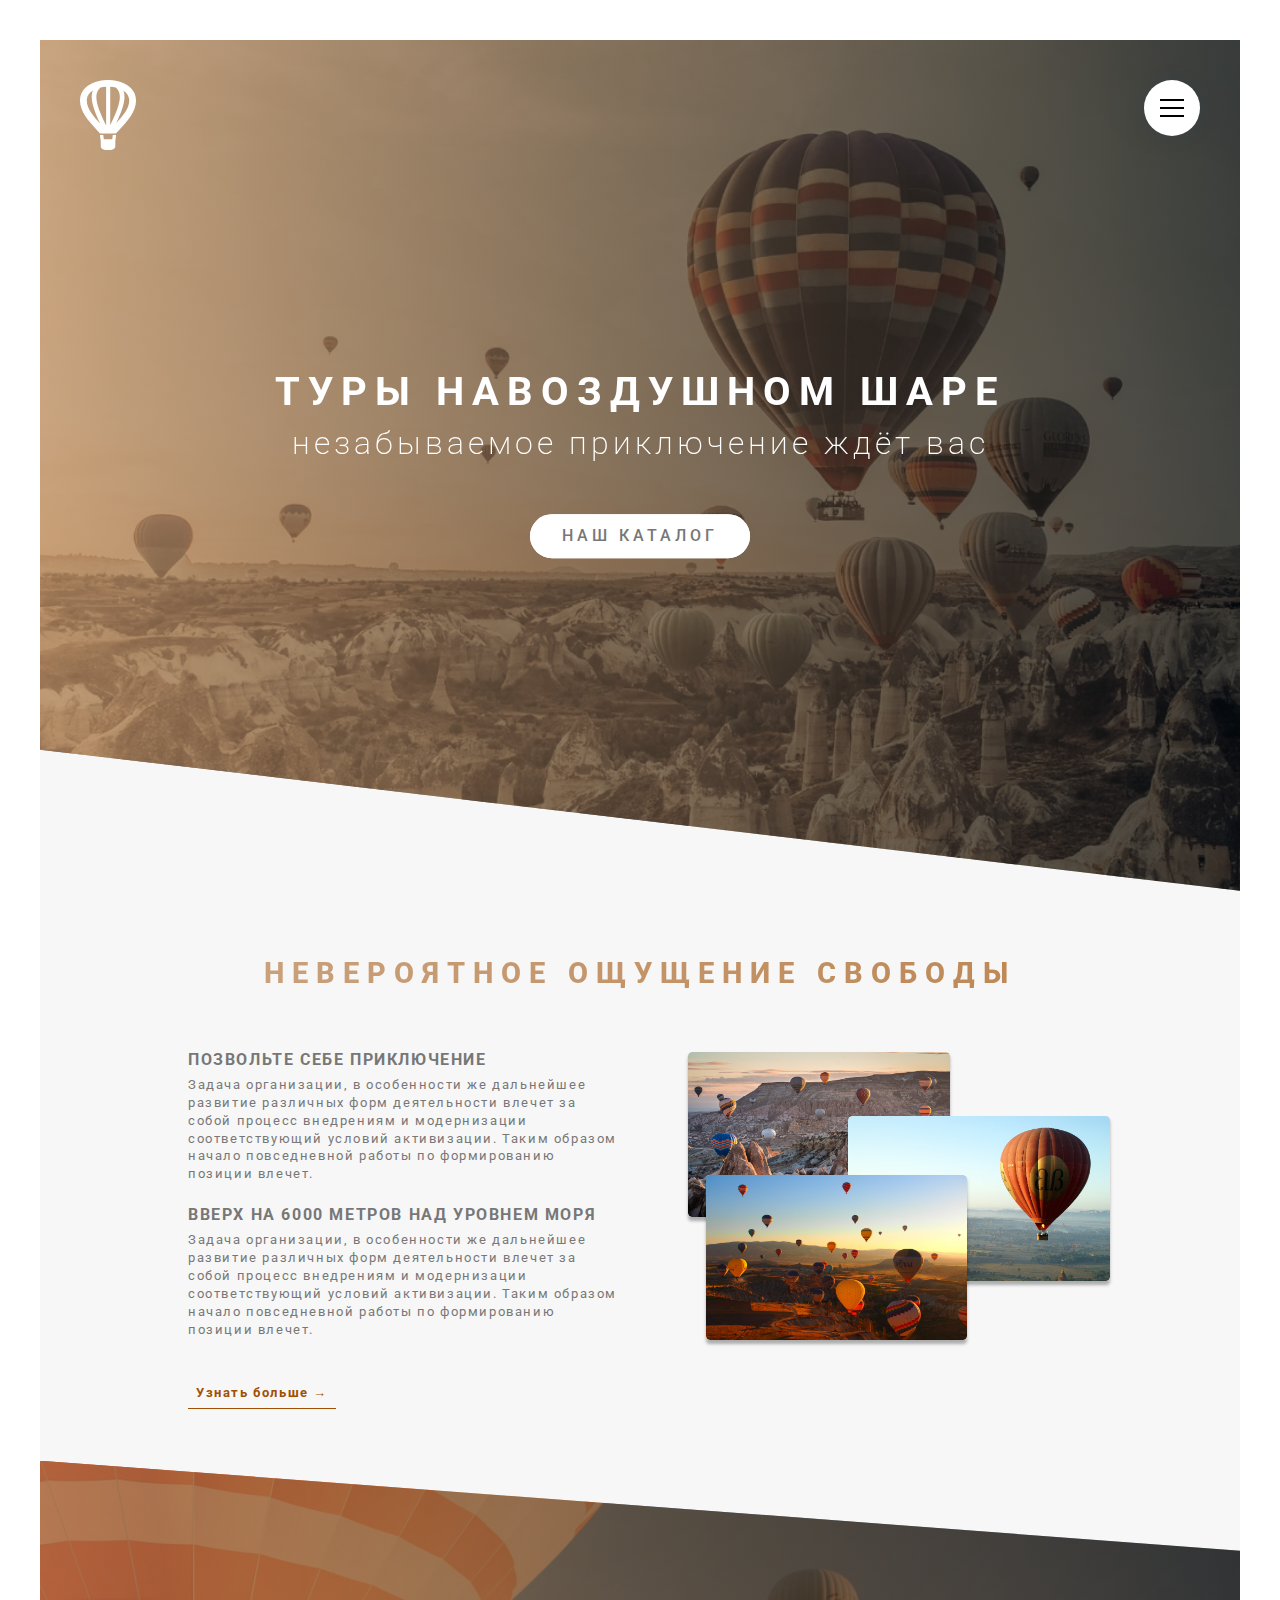
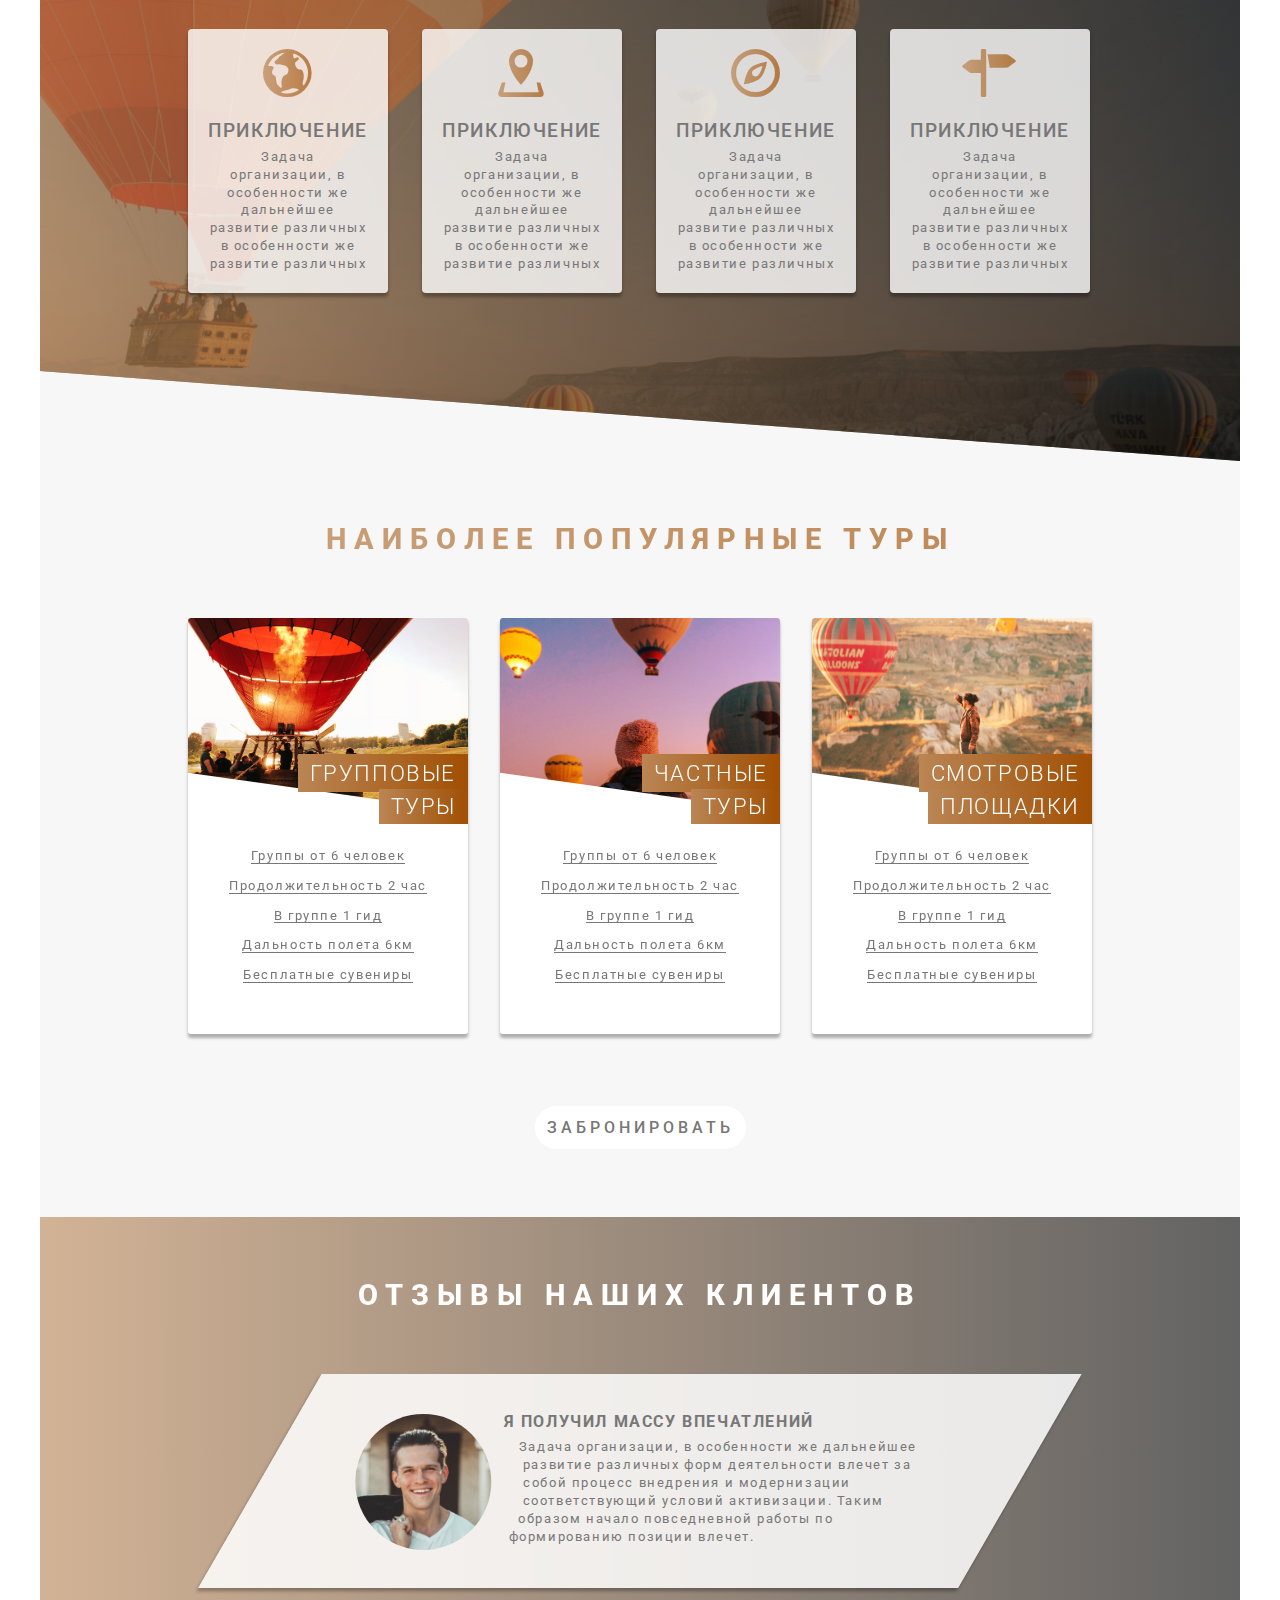
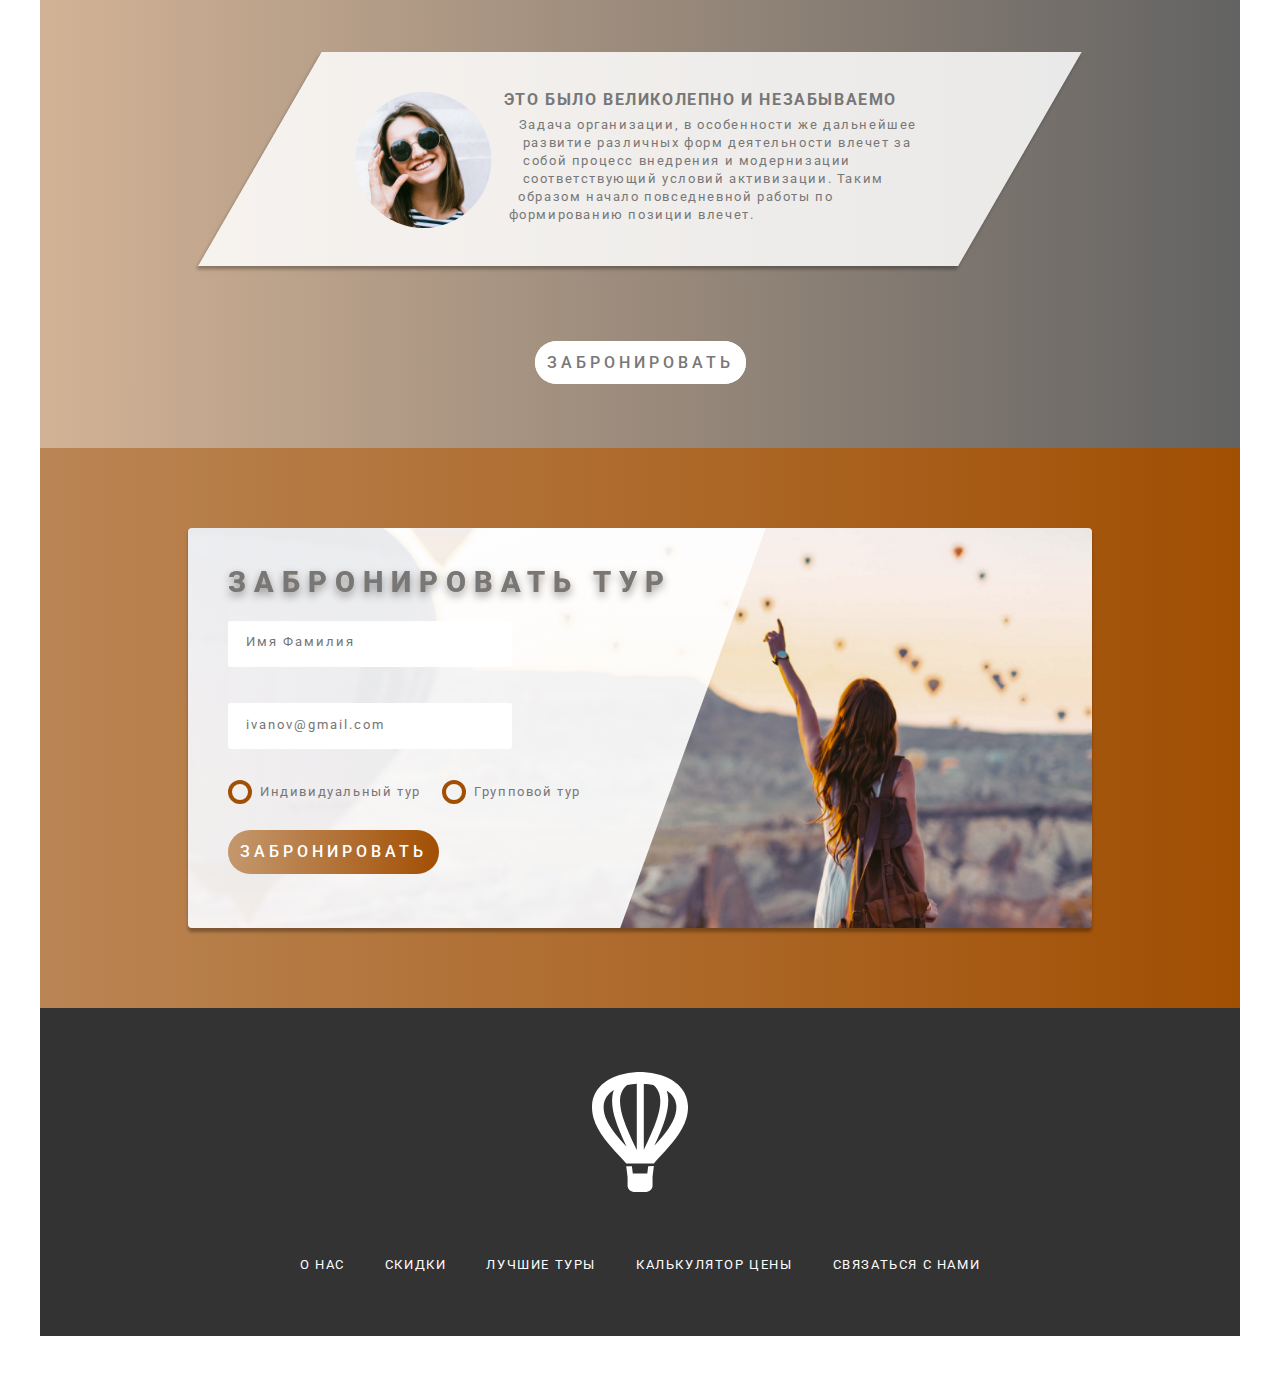
==== commit d52cb661: "clean version" ====
--- a/index.html
+++ b/index.html
@@ -1,404 +1 @@
-<!DOCTYPE html>
-<html lang="en">
-<head>
-    <meta charset="UTF-8">
-    <meta name="description" content="Здесь не должно быть описания">
-    <meta name="viewport" content="width=device-width, initial-scale=1.0">
-    <link href="https://fonts.googleapis.com/css2?family=Roboto:wght@100;300;400;500;700;900&display=swap" rel="stylesheet">
-    <link rel="stylesheet" href="css/icon-font.css">
-    <link rel="stylesheet" href="css/style.css">
-    <title>Balloons</title>
-    <link rel="icon" type="image/png" href="icons/icon.png" />
-    <link rel="apple-touch-icon" href="icons/icon-apple.png"/>
-</head>
-<body>
-    <div class="container">
-
-        <div class="navigation">
-            <input type="checkbox" class="navigation__toggle" id="navi-toggle">
-            <label for="navi-toggle" class="navigation__button">
-                <span class="navigation__icon"></span>
-            </label>
-            <div class="navigation__backgroung"></div>
-            <nav class="navigation__nav">
-                <ul class="navigation__list">
-                    <li class="navigation__item"><a href="#secondsection" class="navigation__link">о нас</a></li>
-                    <li class="navigation__item"><a href="#thirdsection" class="navigation__link">скидки</a></li>
-                    <li class="navigation__item"><a href="#foursection" class="navigation__link">лучшие туры</a></li>
-                    <li class="navigation__item"><a href="#firstsection" class="navigation__link">калькулятор цены</a></li>
-                    <li class="navigation__item"><a href="#fifthsection" class="navigation__link">связаться с нами</a></li>
-                </ul>
-            </nav>
-        </div> 
-
-        <!--first section-->
-        <header id="firstsection" class="header">
-            <img class="header_logo" src="img/Icon-logo.svg" alt="logo">
-            <div class="header_box">
-                <h1 class="header_title">
-                    <span class="header_title_span1">ТУРЫ НА<br class="br-header"> ВОЗДУШНОМ ШАРЕ</span>
-                    <span class="header_title_span2">незабываемое приключение ждёт вас</span>
-                </h1>
-                <a class="btn btn_animated" href="#thirdsection">
-                    НАШ КАТАЛОГ
-                </a>
-            </div>
-        </header> 
-        <main>
-
-            <!--second section-->
-            <section id="secondsection" class="section-about container">
-                <h2 class="title-secondary">
-                    НЕВЕРОЯТНОЕ ОЩУЩЕНИЕ СВОБОДЫ
-                </h2>
-
-                <div class="row">
-                    <div class="col-1-of-2">
-                        <h3 class="title-third margin-bottom-10px">
-                            ПОЗВОЛЬТЕ СЕБЕ ПРИКЛЮЧЕНИЕ
-                        </h3>
-                        <p class="paragraph margin-bottom-30px">
-                            Задача организации, в особенности же дальнейшее развитие различных форм деятельности влечет за собой процесс внедрениям и модернизации соответствующий условий активизации. Таким образом начало повседневной работы по формированию позиции влечет.
-                        </p>
-
-                        <h3 class="title-third margin-bottom-10px">
-                            ВВЕРХ НА 6000 МЕТРОВ НАД УРОВНЕМ МОРЯ
-                        </h3>
-                        <p class="paragraph margin-bottom-50px">
-                            Задача организации, в особенности же дальнейшее развитие различных форм деятельности влечет за собой процесс внедрениям и модернизации соответствующий условий активизации. Таким образом начало повседневной работы по формированию позиции влечет.
-                        </p>
-
-                        <a href="#secondsection" class="btm-text">Узнать больше &rarr;</a>
-
-                    </div>
-
-                    <div class="col-1-of-2">
-                        <div class="composition">
-                            <img src="img/1photo_2.png" alt="изображение1" class="composition_photo composition_photo_n1">
-                            <img src="img/2photo_2%20.png" alt="изображение2" class="composition_photo composition_photo_n2">
-                            <img src="img/3photo_2.png" alt="изображение3" class="composition_photo composition_photo_n3">
-                        </div>
-                    </div>
-                </div>
-            </section>
-
-            <!--third section-->
-            <section id="thirdsection" class="section-adventure container">   
-                <div class="row">
-                    <div class="col-1-of-4">
-                        <div class="adventure-card">
-                            <i class="adventure-card__icon icon-Vector-3 margin-bottom-30px"></i>
-                            <h3 class="section-adventure__title titile-third margin-bottom-10px">ПРИКЛЮЧЕНИЕ</h3>
-                            <p class="paragraph">Задача организации, в особенности же дальнейшее развитие различных в особенности же развитие различных</p> 
-                        </div>
-                    </div>
-                    <div class="col-1-of-4">
-                        <div class="adventure-card">
-                            <i class="adventure-card__icon icon-Vector-2 margin-bottom-30px"></i>
-                            <h3 class="section-adventure__title titile-third margin-bottom-10px">ПРИКЛЮЧЕНИЕ</h3>
-                            <p class="paragraph">Задача организации, в особенности же дальнейшее развитие различных в особенности же развитие различных</p> 
-                        </div>
-                    </div>
-                    <div class="col-1-of-4">
-                        <div class="adventure-card">
-                            <i class="adventure-card__icon icon-Vector margin-bottom-30px"></i>
-                            <h3 class="section-adventure__title titile-third margin-bottom-10px">ПРИКЛЮЧЕНИЕ</h3>
-                            <p class="paragraph">Задача организации, в особенности же дальнейшее развитие различных в особенности же развитие различных</p> 
-                        </div>
-                    </div>
-                    <div class="col-1-of-4">
-                        <div class="adventure-card">
-                            <i class="adventure-card__icon icon-Vector-1 margin-bottom-30px"></i>
-                            <h3 class="section-adventure__title titile-third margin-bottom-10px">ПРИКЛЮЧЕНИЕ</h3>
-                            <p class="paragraph">Задача организации, в особенности же дальнейшее развитие различных в особенности же развитие различных</p> 
-                        </div>
-                    </div>
-                </div>
-            </section>
-
-            <!--four section-->
-            <section id="foursection" class="section-tour padding-top-80px">
-                    <h2 class="title-secondary margin-bottom-80px">
-                        НАИБОЛЕЕ ПОПУЛЯРНЫЕ ТУРЫ
-                    </h2>
-                    <div class="row">
-                        <div class="col-1-of-3">
-                            <div class="card-tour">
-                                <div class="card-tour__side card-tour__side_front">
-                                    <div class="card-tour__img"></div>
-                                    <h4 class="card-tour__title">
-                                        <span class="card-tour__span card-tour__span_1">ГРУППОВЫЕ</span>
-                                        <br>
-                                        <span class="card-tour__span card-tour__span_2">ТУРЫ</span>
-                                    </h4>
-                                    <div class="card-tour__descr">
-                                        <ul>
-                                            <li>Группы от 6 человек</li>
-                                            <li>Продолжительность 2 час</li>
-                                            <li>В группе 1 гид</li>
-                                            <li>Дальность полета 6км</li>
-                                            <li>Бесплатные сувениры</li>
-                                        </ul>
-                                    </div>
-                                </div>
-                                <div class="card-tour__side card-tour__side_back">
-                                    <div class="card-tour__bacSide-box">
-                                        <p class="card-tour__text-1">ПОЛНАЯ СТОИМОСТЬ:</p>
-                                        <p class="card-tour__text-2">5990₽</p>
-                                        <a class="btn2 btn2_animated btn-tab" href="#fifthsection">
-                                            ЗАБРОНИРОВАТЬ
-                                        </a>
-                                    </div>
-                                </div>
-                            </div>
-                        </div>
-                        <div class="col-1-of-3">
-                            <div class="card-tour">
-                                <div class="card-tour__side card-tour__side_front">
-                                    <div class="card-tour__img2"></div>
-                                    <h4 class="card-tour__title">
-                                        <span class="card-tour__span card-tour__span_1">ЧАСТНЫЕ</span>
-                                        <br>
-                                        <span class="card-tour__span card-tour__span_2">ТУРЫ</span>
-                                    </h4>
-                                    <div class="card-tour__descr">
-                                        <ul>
-                                            <li>Группы от 6 человек</li>
-                                            <li>Продолжительность 2 час</li>
-                                            <li>В группе 1 гид</li>
-                                            <li>Дальность полета 6км</li>
-                                            <li>Бесплатные сувениры</li>
-                                        </ul>
-                                    </div>
-                                </div>
-                                <div class="card-tour__side card-tour__side_back">
-                                    <div class="card-tour__bacSide-box">
-                                        <p class="card-tour__text-1">ПОЛНАЯ СТОИМОСТЬ:</p>
-                                        <p class="card-tour__text-2">5990₽</p>
-                                        <a class="btn2 btn2_animated btn-tab" href="#fifthsection">
-                                            ЗАБРОНИРОВАТЬ
-                                        </a>
-                                    </div>
-                                </div>
-                            </div>
-                        </div>
-                        <div class="col-1-of-3">
-                            <div class="card-tour">
-                                <div class="card-tour__side card-tour__side_front">
-                                    <div class="card-tour__img3"></div>
-                                    <h4 class="card-tour__title">
-                                        <span class="card-tour__span card-tour__span_1">СМОТРОВЫЕ</span>
-                                        <br>
-                                        <span class="card-tour__span card-tour__span_2">ПЛОЩАДКИ</span>
-                                    </h4>
-                                    <div class="card-tour__descr">
-                                        <ul>
-                                            <li>Группы от 6 человек</li>
-                                            <li>Продолжительность 2 час</li>
-                                            <li>В группе 1 гид</li>
-                                            <li>Дальность полета 6км</li>
-                                            <li>Бесплатные сувениры</li>
-                                        </ul>
-                                    </div>
-                                </div>
-                                <div class="card-tour__side card-tour__side_back">
-                                    <div class="card-tour__bacSide-box">
-                                        <p class="card-tour__text-1">ПОЛНАЯ СТОИМОСТЬ:</p>
-                                        <p class="card-tour__text-2">5990₽</p>
-                                        <a class="btn2 btn2_animated btn-tab" href="#fifthsection">
-                                            ЗАБРОНИРОВАТЬ
-                                        </a>
-                                    </div>
-                                </div>
-                            </div>
-                        </div>
-                    </div>
-                <div class="text-align-center">
-                    <a class="btn2 btn2_animated" href="#fifthsection">
-                        ЗАБРОНИРОВАТЬ
-                    </a>
-                </div>
-                        
-            </section>
-
-            <!--feedback section-->
-            <section id="feedbacksection" class="section-feedback">
-                
-                <div class="bg-gradient"></div>
-                <video class="bg-video" autoplay muted loop>
-                    <source src="video/video-mp4.mp4">
-                    <source src="video/video-webm.webm">
-                </video>
-
-                <h2 class="title-secondary title-secondary_white margin-bottom-80px">
-                    ОТЗЫВЫ НАШИХ КЛИЕНТОВ
-                </h2>
-                <div class="row margin-bottom-80px kill-ficha">
-                    <div class="feedback-card">
-                        <figure class="feedback-card__img">
-                            <img src="img/feedback-1.jpg" alt="persona">
-                            <figcaption class="feedback-card__name">АНТОН РЯБИН</figcaption>
-                        </figure>
-                        <div class="feedback-card__box">
-                            <h3 class="title-third margin-bottom-10px">
-                                Я ПОЛУЧИЛ МАССУ ВПЕЧАТЛЕНИЙ
-                            </h3>
-                            <p class="paragraph">Задача организации, в особенности же дальнейшее<br> развитие различных форм деятельности влечет за<br> собой процесс внедрения и модернизации<br> соответствующий условий активизации. Таким<br> образом начало повседневной работы по<br> формированию позиции влечет.</p>
-                        </div>
-                    </div>                   
-                </div>
-                <div class="row2 margin-bottom-95px kill-ficha">
-                    <div class="feedback-card">
-                        <figure class="feedback-card__img">
-                            <img src="img/feedback-2.jpg" alt="persona">
-                            <figcaption class="feedback-card__name">ЛИЗА
-                                ФРОЛОВА</figcaption>
-                        </figure>
-                        <div class="feedback-card__box">
-                            <h3 class="title-third margin-bottom-10px">
-                                ЭТО БЫЛО ВЕЛИКОЛЕПНО И НЕЗАБЫВАЕМО
-                            </h3>
-                            <p class="paragraph">Задача организации, в особенности же дальнейшее<br> развитие различных форм деятельности влечет за<br> собой процесс внедрения и модернизации<br> соответствующий условий активизации. Таким<br> образом начало повседневной работы по<br> формированию позиции влечет.</p>
-                        </div>
-                    </div>
-                </div>
-                <div class="feedback-card-killer-ficha">
-                    <div class="feedback-card feedback-card-killer-ficha__one">
-                        <figure class="feedback-card__img">
-                            <img src="img/feedback-1.jpg" alt="persona">
-                            <figcaption class="feedback-card__name">АНТОН РЯБИН</figcaption>
-                        </figure>
-                        <div class="feedback-card__box">
-                            <h3 class="title-third margin-bottom-10px">
-                                Я ПОЛУЧИЛ МАССУ ВПЕЧАТЛЕНИЙ
-                            </h3>
-                            <p class="paragraph">Задача организации, в особенности же дальнейшее развитие различных форм деятельности влечет за собой процесс внедрения и модернизации соответствующий условий активизации. Таким образом начало повседневной работы по формированию позиции влечет.</p>
-                        </div>
-                    </div> 
-                    <div class="feedback-card card-two feedback-card-killer-ficha__two">
-                        <figure class="feedback-card__img">
-                            <img src="img/feedback-2.jpg" alt="persona">
-                            <figcaption class="feedback-card__name">ЛИЗА
-                                ФРОЛОВА</figcaption>
-                        </figure>
-                        <div class="feedback-card__box">
-                            <h3 class="title-third margin-bottom-10px">
-                                ЭТО БЫЛО ВЕЛИКОЛЕПНО И НЕЗАБЫВАЕМО
-                            </h3>
-                            <p class="paragraph">Задача организации, в особенности же дальнейшее развитие различных форм деятельности влечет за собой процесс внедрения и модернизаци соответствующий условий активизации. Таким образом начало повседневной работы по формированию позиции влечет.</p>
-                        </div>
-                    </div> 
-                </div>
-                <div class="text-align-center">
-                    <a class="btn2 btn2_animated btn3" href="#fifthsection">
-                        ЗАБРОНИРОВАТЬ
-                    </a>
-                </div>
-            </section>
-
-            <!--fifth-section-->
-            <section id="fifthsection" class="section-form">
-                <div class="row row-killer-ficha">
-                    <div class="book">
-                        <div class="book__form">
-                            <form action="#" class="form">
-                                <h2 class="title-fifth">
-                                    ЗАБРОНИРОВАТЬ ТУР
-                                </h2>
-                                <div class="form__group">
-                                    <input type="text" class="form__input" placeholder="Имя Фамилия" id="name" required>
-                                    <label for="name" class="form__label">Ваше Имя и Фамилия</label>
-                                </div>
-                                
-                                <div class="form__group">
-                                    <input type="email" class="form__input" placeholder="ivanov@gmail.com" id="email" required>
-                                    <label for="email" class="form__label">Почтовый адрес</label>
-                                </div>
-
-                                <div class="form__group2">
-                                    <div class="form__group-radio">
-                                        <input type="radio" class="form__input-radio" id="tour-1" name="cheked">
-                                        <label for="tour-1" class="form__label-radio"><span class="form__button-radio"></span>Индивидуальный тур</label>
-                                    </div>
-                                    <div class="form__group-radio">
-                                        <input type="radio" class="form__input-radio" id="tour-2" name="cheked">
-                                        <label for="tour-2" class="form__label-radio"><span class="form__button-radio"></span>Групповой тур</label>
-                                    </div>
-                                </div>
-                                <div class="form__group3">
-                                    <button class="btn4 btn4_animated" href="#fifthsection">
-                                    ЗАБРОНИРОВАТЬ
-                                    </button>
-                                </div>
-                            </form>
-                        </div>
-                    </div>
-                </div>
-                <div class="book book-two">
-                    <div class="book__form">
-                        <form action="#" class="form">
-                            <h2 class="title-fifth">
-                                ЗАБРОНИРОВАТЬ ТУР
-                            </h2>
-                            <div class="form__group">
-                                <input type="text" class="form__input" placeholder="Имя Фамилия" id="name1" required>
-                                <label for="name1" class="form__label">Ваше Имя и Фамилия</label>
-                            </div>
-                            
-                            <div class="form__group">
-                                <input type="email" class="form__input" placeholder="ivanov@gmail.com" id="email1" required>
-                                <label for="email1" class="form__label">Почтовый адрес</label>
-                            </div>
-
-                            <div class="form__group2">
-                                <div class="form__group-radio2">
-                                    <input type="radio" class="form__input-radio2" id="tour-3" name="cheked">
-                                    <label for="tour-3" class="form__label-radio2"><span class="form__button-radio2"></span>Индивидуальный тур</label>
-                                </div>
-                                <div class="form__group-radio2">
-                                    <input type="radio" class="form__input-radio2" id="tour-4" name="cheked">
-                                    <label for="tour-4" class="form__label-radio2"><span class="form__button-radio2"></span>Групповой тур</label>
-                                </div>
-                            </div>
-
-                            <div class="form__group3">
-                                <button class="btn4 btn4_animated" href="#fifthsection">
-                                ЗАБРОНИРОВАТЬ
-                                </button>
-                            </div>
-                        </form>
-                    </div>
-                </div>
-            </section>
-        </main>
-        <!--footer-->
-        <footer class="footer">
-                <div class="row text-align-center">
-                    <a href="#">
-                        <img class="footer__logo" src="img/Icon-logo.svg" alt="logo">
-                    </a>
-                </div>
-                <div class="row">
-                    <ul class="footer__list">
-                        <li class="footer__item">
-                            <a href="#secondsection" class="footer__link">О НАС</a>
-                        </li>
-                        <li class="footer__item">
-                            <a href="#thirdsection" class="footer__link">СКИДКИ</a>
-                        </li>
-                        <li class="footer__item">
-                            <a href="#foursection" class="footer__link">ЛУЧШИЕ ТУРЫ</a>
-                        </li>
-                        <li class="footer__item">
-                            <a href="#firstsection" class="footer__link">КАЛЬКУЛЯТОР ЦЕНЫ</a>
-                        </li>
-                        <li class="footer__item">
-                            <a href="#fifthsection" class="footer__link">СВЯЗАТЬСЯ С НАМИ</a>
-                        </li>
-                    </ul>
-                </div>
-        </footer>
-    </div>
-    <script src="js/script.js"></script>
-</body>
-</html>+<!DOCTYPE html><html lang="en"><head><meta charset="UTF-8"><meta name="description" content="Здесь не должно быть описания"><meta name="viewport" content="width=device-width,initial-scale=1"><link href="https://fonts.googleapis.com/css2?family=Roboto:wght@100;300;400;500;700;900&display=swap" rel="stylesheet"><link rel="stylesheet" href="css/icon-font.css"><link rel="stylesheet" href="css/style.min.css"><title>Balloons</title><link rel="icon" type="image/png" href="icons/icon.png"><link rel="apple-touch-icon" href="icons/icon-apple.png"></head><body><div class="container"><div class="navigation"><input type="checkbox" class="navigation__toggle" id="navi-toggle"> <label for="navi-toggle" class="navigation__button"><span class="navigation__icon"></span></label><div class="navigation__backgroung"></div><nav class="navigation__nav"><ul class="navigation__list"><li class="navigation__item"><a href="#secondsection" class="navigation__link">о нас</a></li><li class="navigation__item"><a href="#thirdsection" class="navigation__link">скидки</a></li><li class="navigation__item"><a href="#foursection" class="navigation__link">лучшие туры</a></li><li class="navigation__item"><a href="#firstsection" class="navigation__link">калькулятор цены</a></li><li class="navigation__item"><a href="#fifthsection" class="navigation__link">связаться с нами</a></li></ul></nav></div><!--first section--><header id="firstsection" class="header"><img class="header_logo" src="img/Icon-logo.svg" alt="logo"><div class="header_box"><h1 class="header_title"><span class="header_title_span1">ТУРЫ НА<br class="br-header">ВОЗДУШНОМ ШАРЕ</span> <span class="header_title_span2">незабываемое приключение ждёт вас</span></h1><a class="btn btn_animated" href="#thirdsection">НАШ КАТАЛОГ</a></div></header><main><!--second section--><section id="secondsection" class="section-about container"><h2 class="title-secondary">НЕВЕРОЯТНОЕ ОЩУЩЕНИЕ СВОБОДЫ</h2><div class="row"><div class="col-1-of-2"><h3 class="title-third margin-bottom-10px">ПОЗВОЛЬТЕ СЕБЕ ПРИКЛЮЧЕНИЕ</h3><p class="paragraph margin-bottom-30px">Задача организации, в особенности же дальнейшее развитие различных форм деятельности влечет за собой процесс внедрениям и модернизации соответствующий условий активизации. Таким образом начало повседневной работы по формированию позиции влечет.</p><h3 class="title-third margin-bottom-10px">ВВЕРХ НА 6000 МЕТРОВ НАД УРОВНЕМ МОРЯ</h3><p class="paragraph margin-bottom-50px">Задача организации, в особенности же дальнейшее развитие различных форм деятельности влечет за собой процесс внедрениям и модернизации соответствующий условий активизации. Таким образом начало повседневной работы по формированию позиции влечет.</p><a href="#secondsection" class="btm-text">Узнать больше &rarr;</a></div><div class="col-1-of-2"><div class="composition"><img src="img/1photo_2.png" alt="изображение1" class="composition_photo composition_photo_n1"> <img src="img/2photo_2%20.png" alt="изображение2" class="composition_photo composition_photo_n2"> <img src="img/3photo_2.png" alt="изображение3" class="composition_photo composition_photo_n3"></div></div></div></section><!--third section--><section id="thirdsection" class="section-adventure container"><div class="row"><div class="col-1-of-4"><div class="adventure-card"><i class="adventure-card__icon icon-Vector-3 margin-bottom-30px"></i><h3 class="section-adventure__title titile-third margin-bottom-10px">ПРИКЛЮЧЕНИЕ</h3><p class="paragraph">Задача организации, в особенности же дальнейшее развитие различных в особенности же развитие различных</p></div></div><div class="col-1-of-4"><div class="adventure-card"><i class="adventure-card__icon icon-Vector-2 margin-bottom-30px"></i><h3 class="section-adventure__title titile-third margin-bottom-10px">ПРИКЛЮЧЕНИЕ</h3><p class="paragraph">Задача организации, в особенности же дальнейшее развитие различных в особенности же развитие различных</p></div></div><div class="col-1-of-4"><div class="adventure-card"><i class="adventure-card__icon icon-Vector margin-bottom-30px"></i><h3 class="section-adventure__title titile-third margin-bottom-10px">ПРИКЛЮЧЕНИЕ</h3><p class="paragraph">Задача организации, в особенности же дальнейшее развитие различных в особенности же развитие различных</p></div></div><div class="col-1-of-4"><div class="adventure-card"><i class="adventure-card__icon icon-Vector-1 margin-bottom-30px"></i><h3 class="section-adventure__title titile-third margin-bottom-10px">ПРИКЛЮЧЕНИЕ</h3><p class="paragraph">Задача организации, в особенности же дальнейшее развитие различных в особенности же развитие различных</p></div></div></div></section><!--four section--><section id="foursection" class="section-tour padding-top-80px"><h2 class="title-secondary margin-bottom-80px">НАИБОЛЕЕ ПОПУЛЯРНЫЕ ТУРЫ</h2><div class="row"><div class="col-1-of-3"><div class="card-tour"><div class="card-tour__side card-tour__side_front"><div class="card-tour__img"></div><h4 class="card-tour__title"><span class="card-tour__span card-tour__span_1">ГРУППОВЫЕ</span><br><span class="card-tour__span card-tour__span_2">ТУРЫ</span></h4><div class="card-tour__descr"><ul><li>Группы от 6 человек</li><li>Продолжительность 2 час</li><li>В группе 1 гид</li><li>Дальность полета 6км</li><li>Бесплатные сувениры</li></ul></div></div><div class="card-tour__side card-tour__side_back"><div class="card-tour__bacSide-box"><p class="card-tour__text-1">ПОЛНАЯ СТОИМОСТЬ:</p><p class="card-tour__text-2">5990₽</p><a class="btn2 btn2_animated btn-tab" href="#fifthsection">ЗАБРОНИРОВАТЬ</a></div></div></div></div><div class="col-1-of-3"><div class="card-tour"><div class="card-tour__side card-tour__side_front"><div class="card-tour__img2"></div><h4 class="card-tour__title"><span class="card-tour__span card-tour__span_1">ЧАСТНЫЕ</span><br><span class="card-tour__span card-tour__span_2">ТУРЫ</span></h4><div class="card-tour__descr"><ul><li>Группы от 6 человек</li><li>Продолжительность 2 час</li><li>В группе 1 гид</li><li>Дальность полета 6км</li><li>Бесплатные сувениры</li></ul></div></div><div class="card-tour__side card-tour__side_back"><div class="card-tour__bacSide-box"><p class="card-tour__text-1">ПОЛНАЯ СТОИМОСТЬ:</p><p class="card-tour__text-2">5990₽</p><a class="btn2 btn2_animated btn-tab" href="#fifthsection">ЗАБРОНИРОВАТЬ</a></div></div></div></div><div class="col-1-of-3"><div class="card-tour"><div class="card-tour__side card-tour__side_front"><div class="card-tour__img3"></div><h4 class="card-tour__title"><span class="card-tour__span card-tour__span_1">СМОТРОВЫЕ</span><br><span class="card-tour__span card-tour__span_2">ПЛОЩАДКИ</span></h4><div class="card-tour__descr"><ul><li>Группы от 6 человек</li><li>Продолжительность 2 час</li><li>В группе 1 гид</li><li>Дальность полета 6км</li><li>Бесплатные сувениры</li></ul></div></div><div class="card-tour__side card-tour__side_back"><div class="card-tour__bacSide-box"><p class="card-tour__text-1">ПОЛНАЯ СТОИМОСТЬ:</p><p class="card-tour__text-2">5990₽</p><a class="btn2 btn2_animated btn-tab" href="#fifthsection">ЗАБРОНИРОВАТЬ</a></div></div></div></div></div><div class="text-align-center"><a class="btn2 btn2_animated" href="#fifthsection">ЗАБРОНИРОВАТЬ</a></div></section><!--feedback section--><section id="feedbacksection" class="section-feedback"><div class="bg-gradient"></div><video class="bg-video" autoplay muted loop playsinline><source src="video/video-mp4.mp4"><source src="video/video-webm.webm"></video><h2 class="title-secondary title-secondary_white margin-bottom-80px">ОТЗЫВЫ НАШИХ КЛИЕНТОВ</h2><div class="row margin-bottom-80px kill-ficha"><div class="feedback-card"><figure class="feedback-card__img"><img src="img/feedback-1.jpg" alt="persona"><figcaption class="feedback-card__name">АНТОН РЯБИН</figcaption></figure><div class="feedback-card__box"><h3 class="title-third margin-bottom-10px">Я ПОЛУЧИЛ МАССУ ВПЕЧАТЛЕНИЙ</h3><p class="paragraph">Задача организации, в особенности же дальнейшее<br>развитие различных форм деятельности влечет за<br>собой процесс внедрения и модернизации<br>соответствующий условий активизации. Таким<br>образом начало повседневной работы по<br>формированию позиции влечет.</p></div></div></div><div class="row2 margin-bottom-95px kill-ficha"><div class="feedback-card"><figure class="feedback-card__img"><img src="img/feedback-2.jpg" alt="persona"><figcaption class="feedback-card__name">ЛИЗА ФРОЛОВА</figcaption></figure><div class="feedback-card__box"><h3 class="title-third margin-bottom-10px">ЭТО БЫЛО ВЕЛИКОЛЕПНО И НЕЗАБЫВАЕМО</h3><p class="paragraph">Задача организации, в особенности же дальнейшее<br>развитие различных форм деятельности влечет за<br>собой процесс внедрения и модернизации<br>соответствующий условий активизации. Таким<br>образом начало повседневной работы по<br>формированию позиции влечет.</p></div></div></div><div class="feedback-card-killer-ficha"><div class="feedback-card feedback-card-killer-ficha__one"><figure class="feedback-card__img"><img src="img/feedback-1.jpg" alt="persona"><figcaption class="feedback-card__name">АНТОН РЯБИН</figcaption></figure><div class="feedback-card__box"><h3 class="title-third margin-bottom-10px">Я ПОЛУЧИЛ МАССУ ВПЕЧАТЛЕНИЙ</h3><p class="paragraph">Задача организации, в особенности же дальнейшее развитие различных форм деятельности влечет за собой процесс внедрения и модернизации соответствующий условий активизации. Таким образом начало повседневной работы по формированию позиции влечет.</p></div></div><div class="feedback-card card-two feedback-card-killer-ficha__two"><figure class="feedback-card__img"><img src="img/feedback-2.jpg" alt="persona"><figcaption class="feedback-card__name">ЛИЗА ФРОЛОВА</figcaption></figure><div class="feedback-card__box"><h3 class="title-third margin-bottom-10px">ЭТО БЫЛО ВЕЛИКОЛЕПНО И НЕЗАБЫВАЕМО</h3><p class="paragraph">Задача организации, в особенности же дальнейшее развитие различных форм деятельности влечет за собой процесс внедрения и модернизаци соответствующий условий активизации. Таким образом начало повседневной работы по формированию позиции влечет.</p></div></div></div><div class="text-align-center"><a class="btn2 btn2_animated btn3" href="#fifthsection">ЗАБРОНИРОВАТЬ</a></div></section><!--fifth-section--><section id="fifthsection" class="section-form"><div class="row row-killer-ficha"><div class="book"><div class="book__form"><form action="#" class="form"><h2 class="title-fifth">ЗАБРОНИРОВАТЬ ТУР</h2><div class="form__group"><input type="text" class="form__input" placeholder="Имя Фамилия" id="name" required> <label for="name" class="form__label">Ваше Имя и Фамилия</label></div><div class="form__group"><input type="email" class="form__input" placeholder="ivanov@gmail.com" id="email" required> <label for="email" class="form__label">Почтовый адрес</label></div><div class="form__group2"><div class="form__group-radio"><input type="radio" class="form__input-radio" id="tour-1" name="cheked"> <label for="tour-1" class="form__label-radio"><span class="form__button-radio"></span>Индивидуальный тур</label></div><div class="form__group-radio"><input type="radio" class="form__input-radio" id="tour-2" name="cheked"> <label for="tour-2" class="form__label-radio"><span class="form__button-radio"></span>Групповой тур</label></div></div><div class="form__group3"><button class="btn4 btn4_animated" href="#fifthsection">ЗАБРОНИРОВАТЬ</button></div></form></div></div></div><div class="book book-two"><div class="book__form"><form action="#" class="form"><h2 class="title-fifth">ЗАБРОНИРОВАТЬ ТУР</h2><div class="form__group"><input type="text" class="form__input" placeholder="Имя Фамилия" id="name1" required> <label for="name1" class="form__label">Ваше Имя и Фамилия</label></div><div class="form__group"><input type="email" class="form__input" placeholder="ivanov@gmail.com" id="email1" required> <label for="email1" class="form__label">Почтовый адрес</label></div><div class="form__group2"><div class="form__group-radio2"><input type="radio" class="form__input-radio2" id="tour-3" name="cheked"> <label for="tour-3" class="form__label-radio2"><span class="form__button-radio2"></span>Индивидуальный тур</label></div><div class="form__group-radio2"><input type="radio" class="form__input-radio2" id="tour-4" name="cheked"> <label for="tour-4" class="form__label-radio2"><span class="form__button-radio2"></span>Групповой тур</label></div></div><div class="form__group3"><button class="btn4 btn4_animated" href="#fifthsection">ЗАБРОНИРОВАТЬ</button></div></form></div></div></section></main><!--footer--><footer class="footer"><div class="row text-align-center"><a href="#"><img class="footer__logo" src="img/Icon-logo.svg" alt="logo"></a></div><div class="row"><ul class="footer__list"><li class="footer__item"><a href="#secondsection" class="footer__link">О НАС</a></li><li class="footer__item"><a href="#thirdsection" class="footer__link">СКИДКИ</a></li><li class="footer__item"><a href="#foursection" class="footer__link">ЛУЧШИЕ ТУРЫ</a></li><li class="footer__item"><a href="#firstsection" class="footer__link">КАЛЬКУЛЯТОР ЦЕНЫ</a></li><li class="footer__item"><a href="#fifthsection" class="footer__link">СВЯЗАТЬСЯ С НАМИ</a></li></ul></div></footer></div><script src="js/script.js"></script></body></html>--- a/css/style.min.css
+++ b/css/style.min.css
@@ -0,0 +1 @@
+/*! normalize.css v8.0.1 | MIT License | github.com/necolas/normalize.css */html{line-height:1.15;-webkit-text-size-adjust:100%}body{margin:0}main{display:block}h1{font-size:2em;margin:.67em 0}hr{box-sizing:content-box;height:0;overflow:visible}pre{font-family:monospace,monospace;font-size:1em}a{background-color:rgba(0,0,0,0)}abbr[title]{border-bottom:none;text-decoration:underline;-webkit-text-decoration:underline dotted;text-decoration:underline dotted}b,strong{font-weight:bolder}code,kbd,samp{font-family:monospace,monospace;font-size:1em}small{font-size:80%}sub,sup{font-size:75%;line-height:0;position:relative;vertical-align:baseline}sub{bottom:-.25em}sup{top:-.5em}img{border-style:none}button,input,optgroup,select,textarea{font-family:inherit;font-size:100%;line-height:1.15;margin:0}button,input{overflow:visible}button,select{text-transform:none}[type=button],[type=reset],[type=submit],button{-webkit-appearance:button}[type=button]::-moz-focus-inner,[type=reset]::-moz-focus-inner,[type=submit]::-moz-focus-inner,button::-moz-focus-inner{border-style:none;padding:0}[type=button]:-moz-focusring,[type=reset]:-moz-focusring,[type=submit]:-moz-focusring,button:-moz-focusring{outline:1px dotted ButtonText}fieldset{padding:.35em .75em .625em}legend{box-sizing:border-box;color:inherit;display:table;max-width:100%;padding:0;white-space:normal}progress{vertical-align:baseline}textarea{overflow:auto}[type=checkbox],[type=radio]{box-sizing:border-box;padding:0}[type=number]::-webkit-inner-spin-button,[type=number]::-webkit-outer-spin-button{height:auto}[type=search]{-webkit-appearance:textfield;outline-offset:-2px}[type=search]::-webkit-search-decoration{-webkit-appearance:none}::-webkit-file-upload-button{-webkit-appearance:button;font:inherit}details{display:block}summary{display:list-item}template{display:none}[hidden]{display:none}a,abbr,acronym,address,applet,article,aside,audio,b,big,blockquote,body,canvas,caption,center,cite,code,dd,del,details,dfn,div,dl,dt,em,embed,fieldset,figcaption,figure,footer,form,h1,h2,h3,h4,h5,h6,header,hgroup,html,i,iframe,img,ins,kbd,label,legend,li,mark,menu,nav,object,ol,output,p,pre,q,ruby,s,samp,section,small,span,strike,strong,sub,summary,sup,table,tbody,td,tfoot,th,thead,time,tr,tt,u,ul,var,video{margin:0;padding:0;border:0;font-size:100%;font:inherit;vertical-align:baseline}article,aside,details,figcaption,figure,footer,header,hgroup,menu,nav,section{display:block}html{height:100%}body{line-height:1}ol,ul{list-style:none}blockquote,q{quotes:none}blockquote:after,blockquote:before,q:after,q:before{content:"";content:none}table{border-collapse:collapse;border-spacing:0}@-webkit-keyframes LeftToRight{0%{opacity:0;transform:translateX(-10rem)}80%{transform:translateX(1.6rem)}100%{opacity:1;transform:translateX(0)}}@keyframes LeftToRight{0%{opacity:0;transform:translateX(-10rem)}80%{transform:translateX(1.6rem)}100%{opacity:1;transform:translateX(0)}}@-webkit-keyframes RightToLeft{0%{opacity:0;transform:translateX(10rem)}80%{transform:translateX(-1.6rem)}100%{opacity:1;transform:translateX(0)}}@keyframes RightToLeft{0%{opacity:0;transform:translateX(10rem)}80%{transform:translateX(-1.6rem)}100%{opacity:1;transform:translateX(0)}}@-webkit-keyframes DownToUp{0%{opacity:0;transform:translateY(6rem)}80%{transform:translateY(-1rem)}100%{opacity:1;transform:translateY(0)}}@keyframes DownToUp{0%{opacity:0;transform:translateY(6rem)}80%{transform:translateY(-1rem)}100%{opacity:1;transform:translateY(0)}}*,::after,::before{box-sizing:border-box}html{font-size:62.5%;scroll-behavior:smooth}@media only screen and (max-width:1360px){html{font-size:50%}}@media only screen and (max-width:1065px){html{font-size:36%}}@media only screen and (max-width:767px){html{font-size:25%}}@media only screen and (min-width:1940px){html{font-size:75%}}body{font-family:Roboto,serif;font-weight:400;color:#777;font-size:1.6rem;letter-spacing:.2rem;background-color:#fff;padding:5rem}.container{background:#fafafa;width:100%;position:relative;background-color:#f7f7f7;position:relative;z-index:0}.header_title{text-align:center;color:#fff}.header_title_span1{display:block;font-size:5rem;font-weight:700;line-height:6rem;letter-spacing:1rem;margin-bottom:1rem;-webkit-animation-name:LeftToRight;animation-name:LeftToRight;-webkit-animation-duration:1.1s;animation-duration:1.1s;-webkit-animation-delay:.3s;animation-delay:.3s;-webkit-animation-timing-function:ease;animation-timing-function:ease;-webkit-backface-visibility:hidden;backface-visibility:hidden;-webkit-animation-fill-mode:backwards;animation-fill-mode:backwards}@media only screen and (max-width:767px){.header_title_span1{font-size:6rem}}.header_title_span2{display:block;font-size:4rem;font-weight:200;line-height:4.8rem;letter-spacing:.5rem;-webkit-animation-name:RightToLeft;animation-name:RightToLeft;-webkit-animation-duration:1.1s;animation-duration:1.1s;-webkit-animation-delay:.3s;animation-delay:.3s;-webkit-animation-timing-function:ease;animation-timing-function:ease;-webkit-backface-visibility:hidden;backface-visibility:hidden;margin-bottom:6.5rem;-webkit-animation-fill-mode:backwards;animation-fill-mode:backwards}@media only screen and (max-width:767px){.header_title_span2{font-size:3rem}}.br-header{display:none}@media only screen and (max-width:767px){.br-header{display:block}}.title-secondary{font-size:3.6rem;letter-spacing:1rem;font-weight:800;text-align:center;background:linear-gradient(90.05deg,rgba(186,133,84,.7) .03%,rgba(161,79,3,.7) 99.94%);-webkit-background-clip:text;color:rgba(0,0,0,0);transition:all .4s;-webkit-backface-visibility:hidden;backface-visibility:hidden;margin-bottom:8rem}.title-secondary:hover{transform:skewY(2deg) skewX(15deg) scale(1.1);-webkit-filter:drop-shadow(0 4px 4px rgba(0, 0, 0, .45));filter:drop-shadow(0 4px 4px rgba(0, 0, 0, .45))}@media only screen and (max-width:1065px){.title-secondary:hover{transform:skewY(0) skewX(0) scale(1);-webkit-filter:none;filter:none}}.title-secondary_white{color:#fff}.title-fifth{font-size:3.6rem;letter-spacing:1rem;font-weight:800;background:linear-gradient(90.05deg,rgba(186,133,84,.7) .03%,rgba(161,79,3,.7) 99.94%);-webkit-background-clip:text;color:#777;transition:all .4s;-webkit-backface-visibility:hidden;backface-visibility:hidden;margin-bottom:3rem;-webkit-filter:drop-shadow(0 4px 4px rgba(0, 0, 0, .4));filter:drop-shadow(0 4px 4px rgba(0, 0, 0, .4))}@media only screen and (max-width:767px){.title-fifth{font-size:3.8rem;color:#fff}}.title-fifth_white{color:#fff}.title-third{font-size:2rem;letter-spacing:.2rem;text-transform:uppercase;font-weight:700}@media only screen and (max-width:767px){.title-third{font-size:2.9rem}}.paragraph{font-size:1.6rem;letter-spacing:.2rem;line-height:140%;font-weight:400}@media only screen and (max-width:767px){.paragraph{font-size:2.5rem}}.section-adventure__title{font-weight:500;font-size:19px}@media only screen and (max-width:1065px){.section-adventure__title{font-size:12px}}@media only screen and (max-width:767px){.section-adventure__title{font-size:13.5px}}.margin-bottom-10px{margin-bottom:1rem}.margin-bottom-30px{margin-bottom:3rem}.margin-bottom-50px{margin-bottom:5rem}.margin-bottom-80px{margin-bottom:8rem}.margin-bottom-95px{margin-bottom:9.5rem}.padding-top-80px{padding-top:8rem}.text-align-center{text-align:center}.btn:link,.btn:visited{text-decoration:none;color:#777;padding:1.5rem 4rem;background:#fff;border-radius:5rem;display:inline-block;transition:all .2s;font-size:2rem;font-weight:500;line-height:2.4rem;letter-spacing:.5rem;position:relative}@media only screen and (max-width:767px){.btn:link,.btn:visited{font-size:4rem;line-height:7.4rem}}.btn:hover{transform:translateY(-3px);box-shadow:0 4px 4px rgba(0,0,0,.3)}.btn:hover::after{opacity:0;transform:scaleX(1.5) scaleY(1.8)}@media only screen and (max-width:1065px){.btn:hover::after{display:none}}.btn:active{transform:translateY(-1px);box-shadow:0 4px 4px rgba(0,0,0,.1)}.btn::after{content:"";background:#fff;width:100%;height:100%;border-radius:5rem;display:inline-block;position:absolute;top:0;left:0;z-index:-1;transition:all .4s}.btn_animated{-webkit-animation:DownToUp .8s ease-out .5s;animation:DownToUp .8s ease-out .5s;-webkit-animation-fill-mode:backwards;animation-fill-mode:backwards}.btn2:link,.btn2:visited{text-decoration:none;color:#777;padding:1.5rem;background:#fff;border-radius:5rem;display:inline-block;transition:all .2s;font-size:2rem;font-weight:500;line-height:2.4rem;letter-spacing:.5rem;position:relative}@media only screen and (max-width:767px){.btn2:link,.btn2:visited{font-size:3rem;padding:4rem}}.btn2:hover{transform:translateY(-3px);box-shadow:0 4px 4px rgba(0,0,0,.3)}.btn2:active{transform:translateY(-1px);box-shadow:0 4px 4px rgba(0,0,0,.1)}.btn2::after{content:"";background:#fff;width:100%;height:100%;border-radius:5rem;display:inline-block;position:absolute;top:0;left:0;z-index:-1;transition:all .4s}@media only screen and (max-width:1065px){.btn2::after{display:none}}.btn3:hover::after{opacity:0;transform:scaleX(1.5) scaleY(1.8)}.btn4,.btn4:link,.btn4:visited{text-decoration:none;color:#fff;padding:1.5rem;background:linear-gradient(90deg,#c3956a 3.65%,#a24f03 100%);border-radius:5rem;display:inline-block;transition:all .2s;font-size:2rem;font-weight:500;line-height:2.4rem;letter-spacing:.5rem;position:relative;border:none}@media only screen and (max-width:767px){.btn4,.btn4:link,.btn4:visited{padding:3.5rem;font-size:3.3rem}}.btn4:hover{transform:translateY(-3px);box-shadow:0 4px 4px rgba(0,0,0,.3)}.btn4:active{transform:translateY(-1px);box-shadow:0 4px 4px rgba(0,0,0,.1)}.btn4::after{content:"";background:linear-gradient(90deg,#c3956a 3.65%,#a24f03 100%);width:100%;height:100%;border-radius:5rem;display:inline-block;position:absolute;top:0;left:0;z-index:-1;transition:all .4s}@media only screen and (max-width:1065px){.btn-tab{display:none!important}}.btm-text{margin-bottom:6.5rem}.btm-text:link,.btm-text:visited{font-size:1.6rem;letter-spacing:.2rem;font-weight:700;color:#a14f03;text-decoration:none;padding:1rem;border-bottom:1px #a14f03 solid;display:inline-block;transition:.5s all}@media only screen and (max-width:767px){.btm-text:link,.btm-text:visited{font-size:3.4rem}}.btm-text:hover{background-color:#a14f03;color:#fff;transition:.3s all;box-shadow:0 .4rem .4rem rgba(0,0,0,.3);transform:translateY(-.2rem)}.btm-text:active{transform:translateY(0)}.composition{position:relative}.composition_photo{width:60%;box-shadow:0 .4rem .4rem rgba(0,0,0,.3);border-radius:.5rem;position:absolute;z-index:10;transition:all .4s}.composition_photo_n1{top:0;left:4rem}.composition_photo_n2{top:8rem;left:24rem}.composition_photo_n3{top:15.4rem;left:6.2rem}.composition_photo:hover{transform:scale(1.1);z-index:20}.composition:hover .composition_photo:not(:hover){transform:scale(.9)}.adventure-card{padding:2.5rem;background-color:rgba(255,255,255,.8);border-radius:.5rem;box-shadow:0 .4rem .4rem rgba(0,0,0,.3);text-align:center;transition:.3s all;width:25rem}@media only screen and (max-width:767px){.adventure-card{width:100%}}.adventure-card:hover{transform:translateY(-1.8rem) scale(1.02)}@media only screen and (max-width:1065px){.adventure-card:hover{transform:translateY(0) scale(1)}}.adventure-card__icon{font-size:6rem;background:linear-gradient(90.05deg,rgba(186,133,84,.7) .03%,rgba(161,79,3,.7) 99.94%);-webkit-background-clip:text;color:rgba(0,0,0,0);display:inline-block}@media only screen and (max-width:767px){.adventure-card__icon{font-size:9rem}}.card-tour{height:52rem;perspective:150rem;-moz-perspective:150rem;position:relative;margin-bottom:1rem}@media only screen and (max-width:1065px){.card-tour{height:auto}}@media only screen and (max-width:767px){.card-tour{margin-bottom:5rem}}.card-tour__side{height:52rem;transition:.7s all ease-out;color:#fff;position:absolute;top:0;left:0;width:100%;-webkit-backface-visibility:hidden;backface-visibility:hidden}@media only screen and (max-width:1065px){.card-tour__side{height:auto;position:relative}}.card-tour__side_front{background:#fff;box-shadow:0 .4rem .4rem rgba(0,0,0,.3);border-radius:3px;padding-bottom:8rem}.card-tour__side_back{background:linear-gradient(120deg,#c3956a .03%,#a14f03 99.94%);transform:rotateY(180deg);box-shadow:0 .4rem .4rem rgba(0,0,0,.3);border-radius:3px}@media only screen and (max-width:1065px){.card-tour__side_back{transform:rotateY(0);-webkit-clip-path:polygon(0 0,100% 15%,100% 99%,0 100%);clip-path:polygon(0 0,100% 15%,100% 99%,0 100%);margin-top:-7rem}}.card-tour:hover .card-tour__side_front{transform:rotateY(-180deg)}@media only screen and (max-width:1065px){.card-tour:hover .card-tour__side_front{transform:rotateY(0)}}.card-tour:hover .card-tour__side_back{transform:rotateY(0)}.card-tour__img{background-blend-mode:hard-light;height:24.5rem;background:#ba8554 url(../img/card-1.jpg) center/cover no-repeat;-webkit-clip-path:polygon(0 0,100% 0,100% 99%,0 79%);clip-path:polygon(0 0,100% 0,100% 99%,0 79%);margin-bottom:4.5rem;border-radius:3px}@media only screen and (max-width:767px){.card-tour__img{height:35.5rem;margin-bottom:8rem}}.card-tour__img2{background-blend-mode:hard-light;height:24.5rem;background:#ba8554 url(../img/card-2.jpg) center/cover no-repeat;-webkit-clip-path:polygon(0 0,100% 0,100% 99%,0 79%);clip-path:polygon(0 0,100% 0,100% 99%,0 79%);margin-bottom:4.5rem;border-radius:3px}@media only screen and (max-width:767px){.card-tour__img2{height:35.5rem;margin-bottom:8rem}}.card-tour__img3{background-blend-mode:hard-light;height:24.5rem;background:#ba8554 url(../img/card-3.jpg) center/cover no-repeat;-webkit-clip-path:polygon(0 0,100% 0,100% 99%,0 79%);clip-path:polygon(0 0,100% 0,100% 99%,0 79%);margin-bottom:4.5rem;border-radius:3px}@media only screen and (max-width:767px){.card-tour__img3{height:35.5rem;margin-bottom:8rem}}.card-tour__title{font-size:2.8rem;letter-spacing:.2rem;font-weight:300;text-transform:uppercase;text-align:right;position:absolute;top:18rem;right:0rem}@media only screen and (max-width:1065px){.card-tour__title{top:20rem}}@media only screen and (max-width:767px){.card-tour__title{top:31rem;font-size:4rem}}.card-tour__span{background:linear-gradient(90deg,#ba8554,#a14f03 99.94%);padding:.8rem 1.5rem}.card-tour__span_2{position:absolute;top:3.4rem;right:0}@media only screen and (max-width:1065px){.card-tour__span_2{position:relative;top:1.8rem}}@media only screen and (max-width:767px){.card-tour__span_2{top:2rem}}.card-tour__descr ul{list-style:none;margin:0;text-align:center;padding:0 1rem 0 1rem}@media only screen and (max-width:767px){.card-tour__descr ul{font-size:3rem}}.card-tour__descr ul li{font-size:1.6rem;letter-spacing:.2rem;color:#777;border-bottom:1px solid #777;display:inline-block;width:auto}.card-tour__descr ul li:not(:last-child){margin-bottom:2rem}@media only screen and (max-width:1065px){.card-tour__descr ul li{font-size:2.4rem}}.card-tour__bacSide-box{padding-top:10rem;text-align:center}@media only screen and (max-width:1065px){.card-tour__bacSide-box{padding-top:7.5rem;padding-bottom:5rem}}.card-tour__text-1{font-size:1.6rem;font-weight:200;margin-bottom:9rem}@media only screen and (max-width:1065px){.card-tour__text-1{font-size:2rem;font-weight:400;margin-bottom:4rem}}.card-tour__text-2{font-size:6rem;margin-bottom:9rem}@media only screen and (max-width:1065px){.card-tour__text-2{margin-bottom:0}}.feedback-card{width:95rem;height:26.7rem;background:rgba(255,255,255,.85);box-shadow:0 .4rem .4rem rgba(0,0,0,.3);margin:0 auto;padding:5rem 0 0 12rem;transform:skewX(150deg);position:relative}@media only screen and (max-width:767px){.feedback-card{width:72%;transform:skewX(170deg);padding:4rem 4rem 4rem 4rem;height:auto}}.feedback-card>*{transform:skewX(-150deg)}@media only screen and (max-width:767px){.feedback-card>*{transform:skewX(-170deg)}}.feedback-card__img{width:17rem;height:17rem;background:white-gray;float:left;border-radius:100rem;shape-outside:circle(50% at 50% 50%);-webkid-shape-outside:circle(50% at 50% 50%);margin-right:5rem;overflow:hidden}.feedback-card__img img{width:100%;transform:scale(1.1);transition:.4s all}@media only screen and (max-width:767px){.feedback-card__img img{margin-bottom:2rem;margin-right:2rem}}.feedback-card__name{position:absolute;top:50%;left:50%;transform:translate(-50%,-10%);opacity:0;text-align:center;font-size:2.4rem;color:#fff;letter-spacing:.2rem;font-weight:400}.feedback-card:hover .feedback-card__name{transform:translate(-50%,-50%);opacity:1;transition:.4s all}.feedback-card:hover img{transform:scale(1);-webkit-filter:blur(.3rem) brightness(65%);filter:blur(.3rem) brightness(65%)}.feedback-card-killer-ficha{display:none}@media only screen and (max-width:767px){.feedback-card-killer-ficha{display:block}}.feedback-card-killer-ficha__one{margin-bottom:10rem}.feedback-card-killer-ficha__two{margin-bottom:10rem}.bg-video{position:absolute;left:0;top:0;height:100%;z-index:-2;object:cover}@media only screen and (min-width:2335px){.bg-video{font-size:75%;width:100%;height:auto}}.bg-gradient{position:absolute;left:0;top:0;width:100%;height:100%;z-index:-1;background:linear-gradient(90.05deg,#ba8554,#000);opacity:.6}.book{height:50rem;background:linear-gradient(110deg,rgba(255,255,255,.9),rgba(255,255,255,.9) 55%,rgba(195,149,106,0) 55.1%,rgba(195,149,106,0)),url(../img/bg-form.jpg) no-repeat top center/cover;box-shadow:0 .4rem .4rem rgba(0,0,0,.3);border-radius:.5rem;overflow:hidden;padding:5rem}@media only screen and (max-width:767px){.book{background:url(../img/bg-form.jpg) no-repeat top center/cover;padding:5rem 0 5rem 3rem}}.form__group:not(:last-child){margin-bottom:2rem}.form__group2{margin-bottom:4rem}.form__input{font-weight:400;letter-spacing:2px;font-size:1.6rem;color:#000;padding:1.8rem 0 1.8rem 2.2rem;background:#fff;border:none;border-bottom:.3rem solid rgba(0,0,0,0);border-radius:.3rem;width:35.5rem}@media only screen and (max-width:767px){.form__input{font-size:3rem;width:60%}}.form__input:focus{outline:0;border-bottom:.3rem solid #66d763}@media only screen and (max-width:767px){.form__input:focus{border-bottom:.6rem solid #66d763}}.form__input:focus:invalid{border-bottom:.3rem solid #d76363}@media only screen and (max-width:767px){.form__input:focus:invalid{border-bottom:.6rem solid #d76363}}.form__label{font-size:1.6rem;letter-spacing:.2rem;font-weight:400;display:block;margin-top:1rem;margin-left:1.6rem;transition:.4s all}@media only screen and (max-width:1065px){.form__label{color:#fff;font-size:3.2rem;text-shadow:0 -1px 0 #000,0 -1px 0 #000,0 1px 0 #000,0 1px 0 #000,-1px 0 0 #000,1px 0 0 #000,-1px 0 0 #000,1px 0 0 #000,-1px -1px 0 #000,1px -1px 0 #000,-1px 1px 0 #000,1px 1px 0 #000,-1px -1px 0 #000,1px -1px 0 #000,-1px 1px 0 #000,1px 1px 0 #000}}.form__input:placeholder-shown+.form__label{opacity:0;visibility:hidden;transform:translateY(-3rem)}.form__group-radio{width:26%;display:inline-block}.form__input-radio{display:none}.form__label-radio{cursor:pointer;position:relative;padding-left:4rem}.form__button-radio{height:3rem;width:3rem;border-radius:50%;border:.5rem solid #a14f03;display:block;position:absolute;left:0;top:-.45rem}.form__button-radio::after{content:"";display:block;height:1.5rem;width:1.5rem;border-radius:50%;background:linear-gradient(140deg,#c3956a 3.65%,#a24f03 100%);position:absolute;top:50%;left:50%;transform:translate(-50%,-50%);opacity:0;transition:.1s all}.form__input-radio:checked~.form__label-radio .form__button-radio::after{opacity:1}.row-killer-ficha{margin-bottom:0!important}@media only screen and (max-width:767px){.row-killer-ficha{display:none}}.book-two{display:none;height:auto}@media only screen and (max-width:767px){.book-two{display:block}}.form__group-radio2{width:auto;display:flex;flex-direction:column}.form__group-radio2:not(:last-child){margin-bottom:4rem}.form__input-radio2{display:none}.form__label-radio2{cursor:pointer;position:relative;padding:.5rem 0 0 6rem;color:#fff;font-size:3rem}.form__button-radio2{height:5rem;width:5rem;border-radius:50%;border:.5rem solid #fff;display:block;position:absolute;left:0;top:-.45rem}.form__button-radio2::after{content:"";display:block;height:2.5rem;width:2.5rem;border-radius:50%;background:#fff;position:absolute;top:50%;left:50%;transform:translate(-50%,-50%);opacity:0;transition:.1s all}.form__input-radio2:checked~.form__label-radio2 .form__button-radio2::after{opacity:1}.header{height:95vh;background:linear-gradient(90.05deg,rgba(186,133,84,.7) .03%,rgba(1,1,1,.7) 99.94%),url("../img/pexels-mehmet-turgut-kirkgoz-5865634 2.jpg") center/cover no-repeat;-webkit-clip-path:polygon(0 0,100% 0,100% 99.5%,0 83%);clip-path:polygon(0 0,100% 0,100% 99.5%,0 83%)}.header_logo{position:absolute;left:5rem;top:5rem}@media only screen and (max-width:767px){.header_logo{left:6rem;top:6rem}}.header_box{position:absolute;top:47vh;left:50%;transform:translate(-50%,-50%);width:100%;text-align:center}.row{max-width:113rem;margin:0 auto}.row:not(:last-child){margin-bottom:8rem}@media only screen and (max-width:767px){.row:not(:last-child){margin-bottom:6rem}}.row::after{content:"";display:table;clear:both}@media only screen and (max-width:767px){.row{max-width:72rem}}.col-1-of-2{width:calc((100% - 4rem)/ 2)}.col-1-of-3{width:calc((100% - 2 * 4rem)/ 3)}.col-2-of-3{width:calc(2 * ((100% - 2 * 4rem)/ 3) + 4rem)}.col-1-of-4{width:calc((100% - 3 * 4rem)/ 4)}.col-2-of-4{width:calc(2 * ((100% - 3 * 4rem)/ 4) + 4rem)}.col-3-of-4{width:calc(3 * ((100% - 3 * 4rem)/ 4) + 2 * 4rem)}[class^=col-]{float:left}[class^=col-]:not(:last-child){margin-right:4rem}@media only screen and (max-width:767px){[class^=col-]{width:100%;margin-right:0!important;margin-bottom:5rem}}@media only screen and (max-width:767px){.kill-ficha{display:none}}.section-about{background:#f7f7f7}.footer{background:#333;padding:8rem 0 8rem 0}@media only screen and (max-width:767px){.footer{padding:6rem 0 6rem 0}}.footer__logo{width:12rem}@media only screen and (max-width:767px){.footer__logo{width:10rem}}.footer__list{list-style:none;text-align:center}.footer__item{display:inline-block}.footer__item:not(:last-child){margin-right:5rem}@media only screen and (max-width:767px){.footer__item:not(:last-child){margin-right:4px}}.footer__link:link,.footer__link:visited{color:#fff;text-decoration:none;letter-spacing:.2rem;display:inline-block;transition:.2s all}.footer__link:hover{transform:rotate(5deg) scale(1.2);color:#fd8f27;-webkit-filter:drop-shadow(0 4px 4px rgba(0, 0, 0, .4));filter:drop-shadow(0 4px 4px rgba(0, 0, 0, .4))}.navigation__toggle{display:none}.navigation__button{background-color:#fff;height:7rem;width:7rem;border-radius:50%;position:fixed;top:10rem;right:10rem;z-index:120;text-align:center;box-shadow:0 0 15px 2px rgba(34,60,80,.2);cursor:pointer}@media only screen and (max-width:767px){.navigation__button{height:11rem;width:11rem;top:13rem;right:13rem}}.navigation__backgroung{width:6.8rem;height:6.8rem;border-radius:50%;background:radial-gradient(#eb7c32,#a14f03);position:fixed;top:10.1rem;right:10.1rem;z-index:100;transition:all 1.5s;opacity:.8}@media only screen and (max-width:767px){.navigation__backgroung{top:15rem;right:15rem}}.navigation__nav{height:100vh;width:0;position:fixed;right:0;top:0;z-index:110;transition:all 1.1s cubic-bezier(.68,-.6,.32,1.6);opacity:-2}.navigation__list{position:absolute;top:50%;left:50%;transform:translate(-50%,-50%);list-style:none;width:300%}.navigation__item{text-align:center;margin-bottom:5rem}.navigation__item:last-child{margin-bottom:0}.navigation__link:link,.navigation__link:visited{font-size:4rem;color:#fff;letter-spacing:.5rem;text-decoration:none;text-transform:uppercase;background:linear-gradient(120deg,transparent 0,transparent 50%,#fff 50%);background-size:220%;transition:all .65s;display:inline-block;padding:1rem 2rem}@media only screen and (max-width:767px){.navigation__link:link,.navigation__link:visited{font-size:5.5rem}}.navigation__link:active,.navigation__link:hover{background-position:100%;color:#a14f03;transform:translateX(1rem)}.navigation__toggle:checked~.navigation__backgroung{transform:scale(125)}.navigation__toggle:checked~.navigation__nav{width:100%;opacity:1}.navigation__icon{position:relative;margin-top:3.4rem}@media only screen and (max-width:767px){.navigation__icon{margin-top:5.4rem}}.navigation__icon,.navigation__icon::after,.navigation__icon::before{width:3rem;height:.2rem;background:#000;display:inline-block}@media only screen and (max-width:767px){.navigation__icon,.navigation__icon::after,.navigation__icon::before{width:5rem}}.navigation__icon::after,.navigation__icon::before{content:"";position:absolute;left:0;transition:all .2s}.navigation__icon::before{top:-1rem}.navigation__icon::after{top:1rem}.navigation__button:hover .navigation__icon::before{top:-1.2rem}.navigation__button:hover .navigation__icon::after{top:1.2rem}.navigation__toggle:checked+.navigation__button .navigation__icon{background:rgba(0,0,0,0)}.navigation__toggle:checked+.navigation__button .navigation__icon::before{top:0;transform:rotate(135deg)}.navigation__toggle:checked+.navigation__button .navigation__icon::after{top:0;transform:rotate(-135deg)}.section-about{padding-top:8rem}@media only screen and (max-width:767px){.section-about{height:145rem}}.section-adventure{background-color:#f7f7f7;padding:21rem 0 21rem 0;background:linear-gradient(90.05deg,rgba(186,133,84,.7) .03%,rgba(1,1,1,.7) 99.94%),url(../img/section-adventure.jpg) center/cover no-repeat;-webkit-clip-path:polygon(0 0,100% 15%,100% 100%,0 85%);clip-path:polygon(0 0,100% 15%,100% 100%,0 85%)}@media only screen and (max-width:767px){.section-adventure{padding:36rem 0 30rem 0}}.section-tour{padding-bottom:8.5rem}.section-feedback{padding:8rem 0;position:relative;overflow:hidden}.section-form{padding:10rem;background:linear-gradient(90deg,#ba8554,#a14f03)}@media only screen and (max-width:767px){.section-form{padding:8rem 4rem 8rem 4rem}}